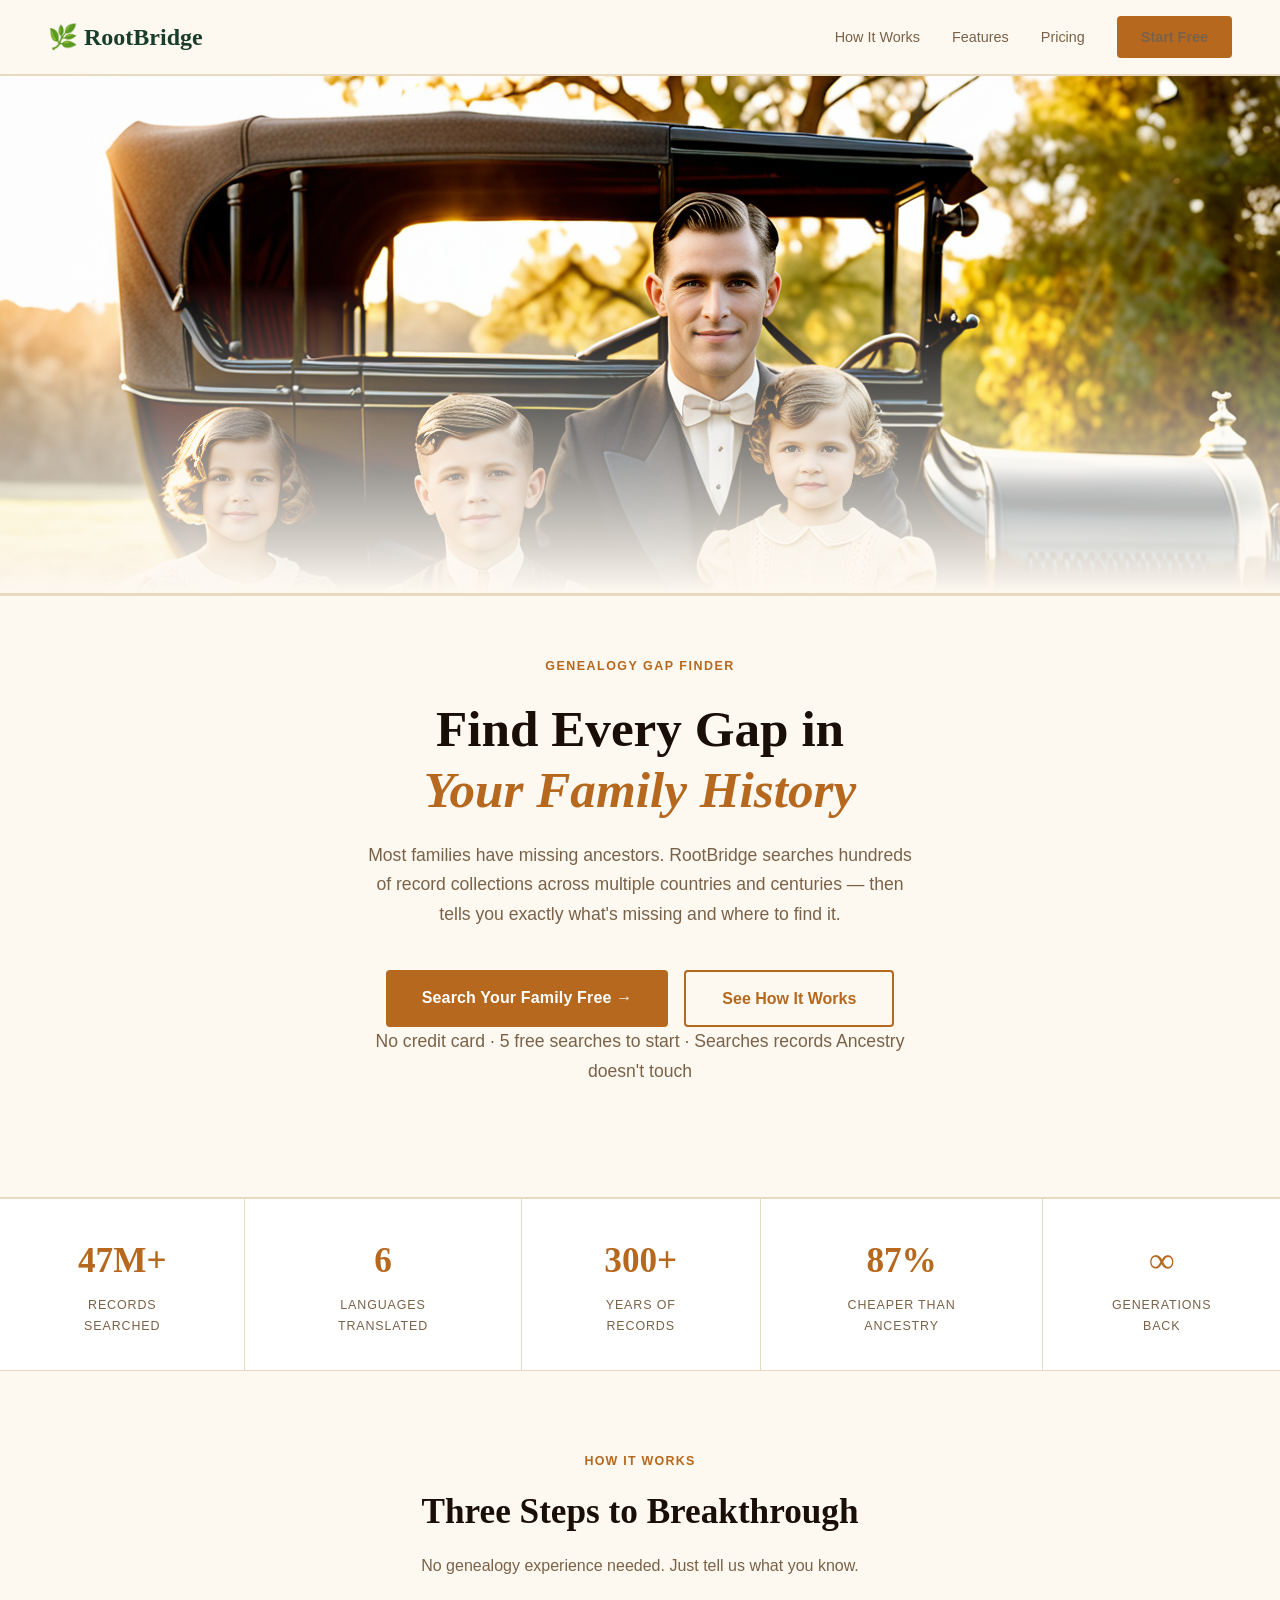
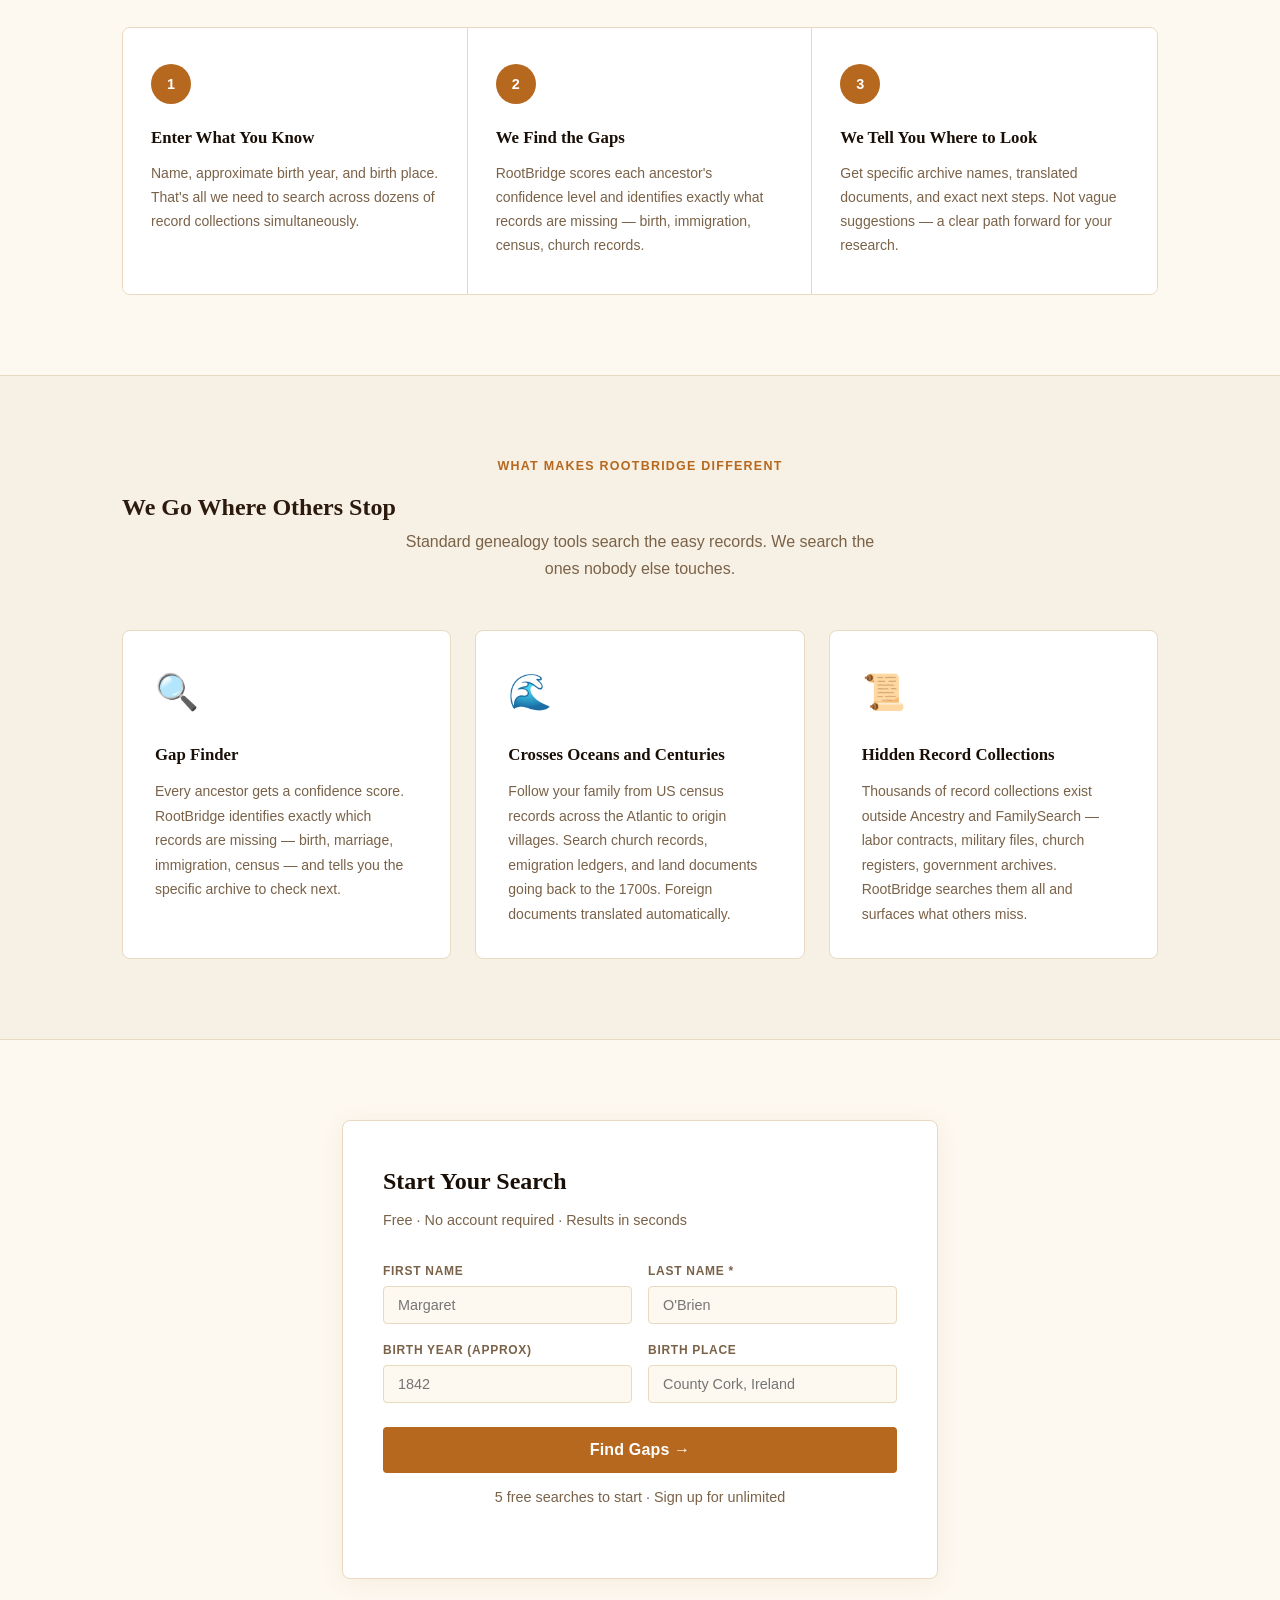
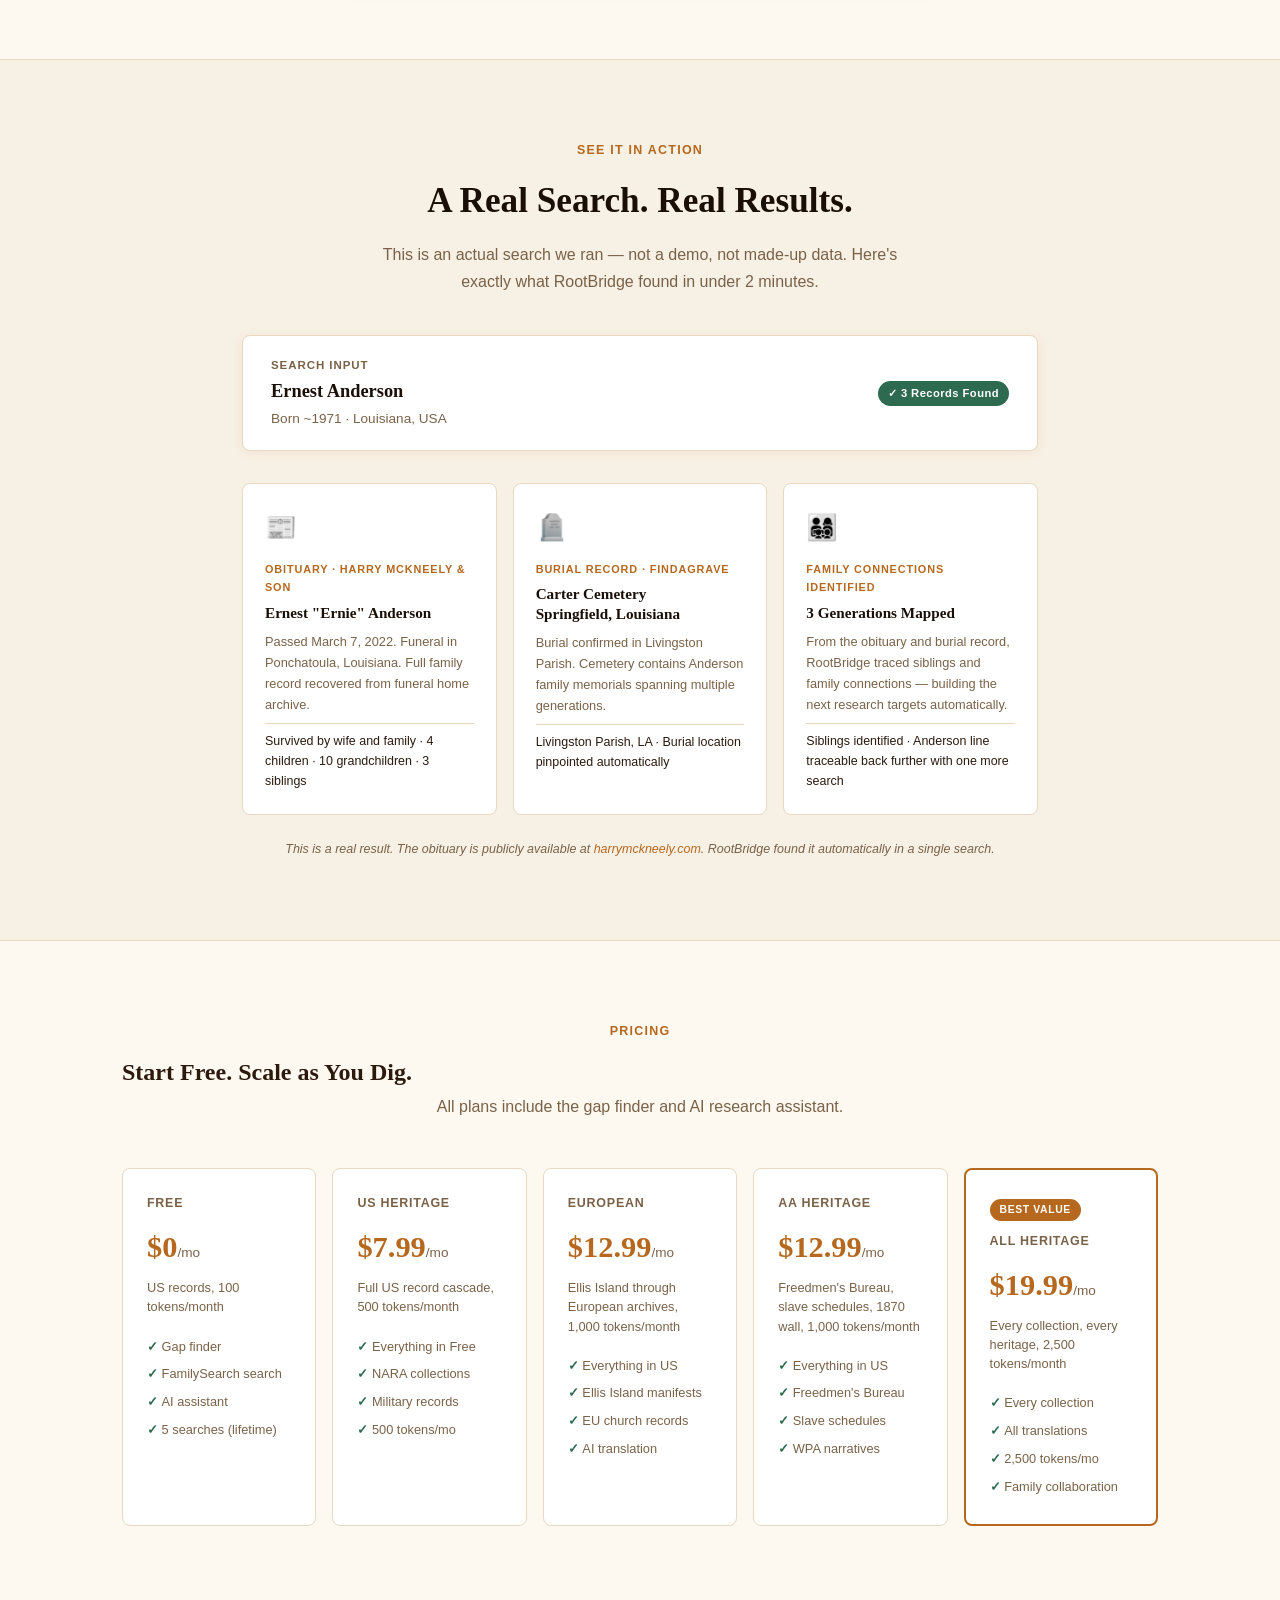
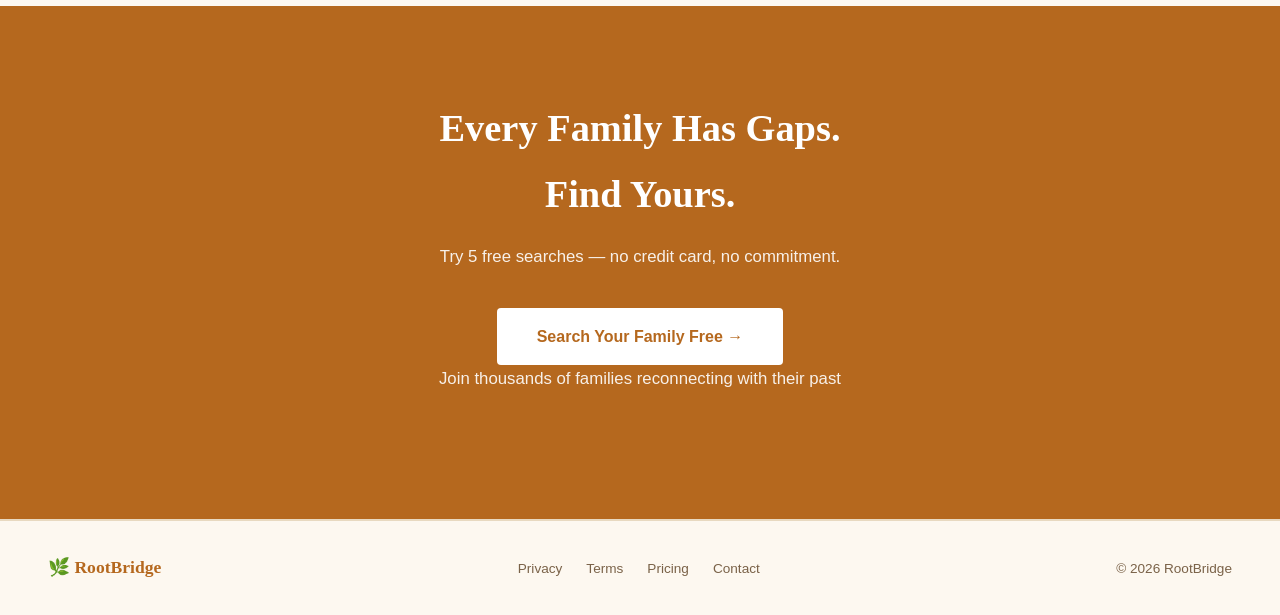
==== static/index.html @ f978074f "fix: replace SVG tree logo with 🌿 RootBridge across all pages Co-Authored-By: Claude Sonnet 4.6 <nor" ====
<!DOCTYPE html>
<html lang="en">
<head>
<meta charset="UTF-8">
<meta name="viewport" content="width=device-width, initial-scale=1.0">
<title>RootBridge — Option B: Warm Heritage</title>
<style>
*,*::before,*::after{box-sizing:border-box;margin:0;padding:0}
:root{
  --bg:#fdf8f0;
  --bg2:#f7f0e4;
  --surface:#fff;
  --card:#fffdf8;
  --border:#e8d9c0;
  --text:#2c1a0e;
  --muted:#7a6248;
  --amber:#b5681e;
  --amber-light:#d4832e;
  --amber-pale:#fef3e2;
  --green:#2d6a4f;
  --ink:#1a0f06;
}
body{background:var(--bg);color:var(--text);font-family:Georgia,'Times New Roman',serif;line-height:1.7;overflow-x:hidden}

/* NAV */
nav{display:flex;align-items:center;justify-content:space-between;padding:16px 48px;border-bottom:2px solid var(--border);position:sticky;top:0;background:rgba(253,248,240,.97);backdrop-filter:blur(8px);z-index:100}
.logo{display:flex;align-items:center;text-decoration:none}
.logo svg{flex-shrink:0}
.nav-links{display:flex;align-items:center;gap:32px}
.nav-links a{color:var(--muted);text-decoration:none;font-size:.9rem;font-family:'Segoe UI',sans-serif;transition:color .2s}
.nav-links a:hover{color:var(--amber)}
.btn-nav{background:var(--amber);color:#fff;padding:9px 24px;border-radius:4px;font-weight:600;font-size:.85rem;text-decoration:none;font-family:'Segoe UI',sans-serif;transition:background .2s}
.btn-nav:hover{background:var(--amber-light)}

/* HERO IMAGE */
.hero-image-wrap{position:relative;width:100%;max-height:520px;overflow:hidden;border-bottom:3px solid var(--border)}
.hero-image-wrap img{width:100%;max-height:520px;object-fit:cover;object-position:center top;display:block}
.hero-image-wrap::after{content:'';position:absolute;inset:0;background:linear-gradient(180deg,rgba(253,248,240,0) 40%,rgba(253,248,240,1) 100%)}

/* HERO */
.hero{text-align:center;padding:60px 20px 70px;background:var(--bg);border-bottom:1px solid var(--border);position:relative}
.hero-eyebrow{font-family:'Segoe UI',sans-serif;font-size:.78rem;font-weight:700;color:var(--amber);text-transform:uppercase;letter-spacing:.12em;margin-bottom:20px}
.hero h1{font-size:3.2rem;font-weight:700;line-height:1.2;margin-bottom:20px;max-width:700px;margin-left:auto;margin-right:auto;color:var(--ink)}
.hero h1 em{font-style:italic;color:var(--amber)}
.hero p{font-size:1.1rem;color:var(--muted);max-width:560px;margin:0 auto 40px;font-family:'Segoe UI',sans-serif;line-height:1.7}
.hero-btns{display:flex;gap:16px;justify-content:center;flex-wrap:wrap}
.btn-primary{background:var(--amber);color:#fff;padding:14px 36px;border-radius:4px;font-weight:700;font-size:1rem;text-decoration:none;border:none;cursor:pointer;font-family:'Segoe UI',sans-serif;transition:background .2s;letter-spacing:.01em}
.btn-primary:hover{background:var(--amber-light)}
.btn-ghost{background:transparent;color:var(--amber);border:2px solid var(--amber);padding:13px 36px;border-radius:4px;font-weight:600;font-size:1rem;text-decoration:none;font-family:'Segoe UI',sans-serif;transition:all .2s}
.btn-ghost:hover{background:var(--amber-pale)}
.hero-note{margin-top:16px;font-size:.82rem;color:var(--muted);font-family:'Segoe UI',sans-serif}

/* DIVIDER */
.divider{text-align:center;padding:8px;color:var(--border);font-size:1.4rem;letter-spacing:8px}

/* STATS */
.stats{display:flex;justify-content:center;gap:0;background:var(--surface);border-top:1px solid var(--border);border-bottom:1px solid var(--border)}
.stat{text-align:center;padding:32px 48px;border-right:1px solid var(--border)}
.stat:last-child{border-right:none}
.stat-num{font-size:2.2rem;font-weight:700;color:var(--amber);font-family:Georgia,serif}
.stat-label{font-size:.78rem;color:var(--muted);text-transform:uppercase;letter-spacing:.07em;font-family:'Segoe UI',sans-serif;margin-top:4px}

/* HOW IT WORKS */
.section{max-width:1100px;margin:0 auto;padding:80px 32px}
.section-eyebrow{font-family:'Segoe UI',sans-serif;font-size:.78rem;font-weight:700;color:var(--amber);text-transform:uppercase;letter-spacing:.1em;margin-bottom:10px;text-align:center}
.section h2{font-size:2.2rem;font-weight:700;margin-bottom:10px;text-align:center;color:var(--ink)}
.section-sub{color:var(--muted);font-size:1rem;margin-bottom:48px;max-width:500px;text-align:center;margin-left:auto;margin-right:auto;font-family:'Segoe UI',sans-serif}
.steps{display:grid;grid-template-columns:repeat(3,1fr);gap:0;border:1px solid var(--border);border-radius:8px;overflow:hidden}
.step{background:var(--surface);padding:36px 28px;border-right:1px solid var(--border)}
.step:last-child{border-right:none}
.step-num{width:40px;height:40px;background:var(--amber);color:#fff;border-radius:50%;display:flex;align-items:center;justify-content:center;font-weight:700;font-family:'Segoe UI',sans-serif;margin-bottom:20px;font-size:.9rem}
.step h3{font-size:1.05rem;font-weight:700;margin-bottom:10px;color:var(--ink)}
.step p{font-size:.875rem;color:var(--muted);font-family:'Segoe UI',sans-serif;line-height:1.7}

/* HERITAGE */
.heritage{background:var(--bg2);border-top:1px solid var(--border);border-bottom:1px solid var(--border);padding:80px 0}
.heritage-inner{max-width:1100px;margin:0 auto;padding:0 32px}
.heritage-grid{display:grid;grid-template-columns:repeat(3,1fr);gap:24px;margin-top:48px}
.h-card{background:var(--surface);border:1px solid var(--border);border-radius:8px;padding:32px;transition:box-shadow .2s,transform .2s}
.h-card:hover{box-shadow:0 8px 32px rgba(181,104,30,.12);transform:translateY(-3px)}
.h-icon{font-size:2.2rem;margin-bottom:18px}
.h-card h3{font-size:1.05rem;font-weight:700;margin-bottom:10px;color:var(--ink)}
.h-card p{font-size:.875rem;color:var(--muted);line-height:1.75;font-family:'Segoe UI',sans-serif}
.h-tag{display:inline-block;background:var(--amber-pale);color:var(--amber);font-size:.72rem;font-weight:700;padding:3px 10px;border-radius:99px;margin-top:14px;font-family:'Segoe UI',sans-serif;letter-spacing:.04em}

/* SEARCH BOX */
.search-section{max-width:660px;margin:0 auto;padding:80px 32px}
.search-box{background:var(--surface);border:1px solid var(--border);border-radius:8px;padding:40px;box-shadow:0 4px 24px rgba(181,104,30,.08)}
.search-box h2{font-size:1.5rem;font-weight:700;margin-bottom:6px;color:var(--ink)}
.search-box p{color:var(--muted);font-size:.9rem;margin-bottom:28px;font-family:'Segoe UI',sans-serif}
.form-row{display:grid;grid-template-columns:1fr 1fr;gap:16px;margin-bottom:16px}
label{font-size:.75rem;color:var(--muted);display:block;margin-bottom:5px;text-transform:uppercase;letter-spacing:.06em;font-family:'Segoe UI',sans-serif;font-weight:600}
input{width:100%;background:var(--bg);border:1px solid var(--border);border-radius:4px;padding:10px 14px;color:var(--text);font-size:.9rem;font-family:'Segoe UI',sans-serif;transition:border-color .2s}
input:focus{outline:none;border-color:var(--amber)}
.search-btn{width:100%;background:var(--amber);color:#fff;border:none;padding:14px;border-radius:4px;font-weight:700;font-size:1rem;cursor:pointer;margin-top:8px;font-family:'Segoe UI',sans-serif;transition:background .2s;letter-spacing:.01em}
.search-btn:hover{background:var(--amber-light)}
.search-note{text-align:center;font-size:.78rem;color:var(--muted);margin-top:12px;font-family:'Segoe UI',sans-serif}

/* TESTIMONIALS */
.testimonials{background:var(--bg2);border-top:1px solid var(--border);padding:80px 0}
.testimonials-inner{max-width:1100px;margin:0 auto;padding:0 32px}
.t-grid{display:grid;grid-template-columns:repeat(3,1fr);gap:20px;margin-top:48px}
.t-card{background:var(--surface);border:1px solid var(--border);border-radius:8px;padding:28px}
.t-quote{font-size:2rem;color:var(--amber);line-height:1;margin-bottom:12px;font-family:Georgia,serif}
.t-text{font-size:.9rem;color:var(--text);line-height:1.8;margin-bottom:20px;font-style:italic}
.t-line{width:32px;height:2px;background:var(--amber);margin-bottom:12px}
.t-author{font-size:.85rem;font-weight:700;color:var(--ink);font-family:'Segoe UI',sans-serif}
.t-origin{font-size:.78rem;color:var(--muted);font-family:'Segoe UI',sans-serif}

/* PRICING */
.pricing-section{padding:80px 0}
.pricing-inner{max-width:1100px;margin:0 auto;padding:0 32px}
.pricing-grid{display:grid;grid-template-columns:repeat(auto-fit,minmax(180px,1fr));gap:16px;margin-top:48px}
.p-card{background:var(--surface);border:1px solid var(--border);border-radius:8px;padding:24px;transition:box-shadow .2s}
.p-card:hover{box-shadow:0 4px 20px rgba(181,104,30,.1)}
.p-card.featured{border-color:var(--amber);border-width:2px}
.p-badge{display:inline-block;background:var(--amber);color:#fff;font-size:.65rem;font-weight:700;padding:2px 10px;border-radius:99px;margin-bottom:10px;font-family:'Segoe UI',sans-serif;letter-spacing:.06em}
.p-tier{font-size:.78rem;color:var(--muted);text-transform:uppercase;letter-spacing:.06em;margin-bottom:8px;font-family:'Segoe UI',sans-serif;font-weight:600}
.p-price{font-size:1.9rem;font-weight:700;color:var(--amber);margin-bottom:4px;font-family:Georgia,serif}
.p-price span{font-size:.85rem;color:var(--muted);font-weight:400;font-family:'Segoe UI',sans-serif}
.p-desc{font-size:.8rem;color:var(--muted);margin-bottom:16px;min-height:36px;font-family:'Segoe UI',sans-serif;line-height:1.5}
.p-features{list-style:none}
.p-features li{font-size:.8rem;color:var(--muted);padding:3px 0;font-family:'Segoe UI',sans-serif}
.p-features li::before{content:'✓ ';color:var(--green);font-weight:700}

/* CTA */
.cta-section{text-align:center;padding:90px 20px;background:var(--amber);color:#fff}
.cta-section h2{font-size:2.4rem;font-weight:700;margin-bottom:16px;font-family:Georgia,serif}
.cta-section p{font-size:1.05rem;max-width:500px;margin:0 auto 36px;opacity:.9;font-family:'Segoe UI',sans-serif}
.btn-cta{background:#fff;color:var(--amber);padding:15px 40px;border-radius:4px;font-weight:700;font-size:1rem;text-decoration:none;font-family:'Segoe UI',sans-serif;transition:opacity .2s;display:inline-block}
.btn-cta:hover{opacity:.9}
.cta-note{margin-top:14px;font-size:.82rem;opacity:.8;font-family:'Segoe UI',sans-serif}

/* FOOTER */
footer{border-top:2px solid var(--border);padding:32px 48px;display:flex;justify-content:space-between;align-items:center;color:var(--muted);font-size:.85rem;font-family:'Segoe UI',sans-serif;background:var(--bg)}
.footer-logo{color:var(--amber);font-weight:700;font-size:1.1rem;font-family:Georgia,serif}
.footer-links{display:flex;gap:24px}
.footer-links a{color:var(--muted);text-decoration:none}
.footer-links a:hover{color:var(--amber)}

@media(max-width:768px){
  .hero h1{font-size:2.2rem}
  .steps,.heritage-grid,.t-grid{grid-template-columns:1fr}
  .steps{border:none;gap:16px}
  .step{border:1px solid var(--border);border-radius:8px;border-right:1px solid var(--border)!important}
  .stats{flex-wrap:wrap}
  .stat{border-right:none;border-bottom:1px solid var(--border);padding:24px}
  nav{padding:16px 20px}
}
</style>
</head>
<body>

<nav>
  <a href="#" class="logo" style="font-size:1.5rem;font-weight:700;font-family:Georgia,serif;color:#1a3d2b;text-decoration:none">🌿 RootBridge</a>
  <div class="nav-links">
    <a href="#how">How It Works</a>
    <a href="#features">Features</a>
    <a href="/pricing">Pricing</a>
    <a href="/app" class="btn-nav">Start Free</a>
  </div>
</nav>

<div class="hero-image-wrap">
  <img src="/static/hero.jpg" alt="Family across generations — from past to present">
</div>

<section class="hero">
  <div class="hero-eyebrow">Genealogy Gap Finder</div>
  <h1>Find Every Gap in<br><em>Your Family History</em></h1>
  <p>Most families have missing ancestors. RootBridge searches hundreds of record collections across multiple countries and centuries — then tells you exactly what's missing and where to find it.</p>
  <div class="hero-btns">
    <a href="#search" class="btn-primary">Search Your Family Free →</a>
    <a href="#how" class="btn-ghost">See How It Works</a>
  </div>

  <p class="hero-note">No credit card · 5 free searches to start · Searches records Ancestry doesn't touch</p>
</section>

<div class="stats">
  <div class="stat"><div class="stat-num">47M+</div><div class="stat-label">Records Searched</div></div>
  <div class="stat"><div class="stat-num">6</div><div class="stat-label">Languages Translated</div></div>
  <div class="stat"><div class="stat-num">300+</div><div class="stat-label">Years of Records</div></div>
  <div class="stat"><div class="stat-num">87%</div><div class="stat-label">Cheaper Than Ancestry</div></div>
  <div class="stat"><div class="stat-num">∞</div><div class="stat-label">Generations Back</div></div>
</div>

<section class="section" id="how">
  <div class="section-eyebrow">How It Works</div>
  <h2>Three Steps to Breakthrough</h2>
  <p class="section-sub">No genealogy experience needed. Just tell us what you know.</p>
  <div class="steps">
    <div class="step">
      <div class="step-num">1</div>
      <h3>Enter What You Know</h3>
      <p>Name, approximate birth year, and birth place. That's all we need to search across dozens of record collections simultaneously.</p>
    </div>
    <div class="step">
      <div class="step-num">2</div>
      <h3>We Find the Gaps</h3>
      <p>RootBridge scores each ancestor's confidence level and identifies exactly what records are missing — birth, immigration, census, church records.</p>
    </div>
    <div class="step">
      <div class="step-num">3</div>
      <h3>We Tell You Where to Look</h3>
      <p>Get specific archive names, translated documents, and exact next steps. Not vague suggestions — a clear path forward for your research.</p>
    </div>
  </div>
</section>

<div class="heritage" id="features">
  <div class="heritage-inner">
    <div class="section-eyebrow">What Makes RootBridge Different</div>
    <h2>We Go Where Others Stop</h2>
    <p class="section-sub">Standard genealogy tools search the easy records. We search the ones nobody else touches.</p>
    <div class="heritage-grid">
      <div class="h-card">
        <div class="h-icon">🔍</div>
        <h3>Gap Finder</h3>
        <p>Every ancestor gets a confidence score. RootBridge identifies exactly which records are missing — birth, marriage, immigration, census — and tells you the specific archive to check next.</p>
      </div>
      <div class="h-card">
        <div class="h-icon">🌊</div>
        <h3>Crosses Oceans and Centuries</h3>
        <p>Follow your family from US census records across the Atlantic to origin villages. Search church records, emigration ledgers, and land documents going back to the 1700s. Foreign documents translated automatically.</p>
      </div>
      <div class="h-card">
        <div class="h-icon">📜</div>
        <h3>Hidden Record Collections</h3>
        <p>Thousands of record collections exist outside Ancestry and FamilySearch — labor contracts, military files, church registers, government archives. RootBridge searches them all and surfaces what others miss.</p>
      </div>
    </div>
  </div>
</div>

<section class="search-section" id="search">
  <div class="search-box">
    <h2>Start Your Search</h2>
    <p>Free · No account required · Results in seconds</p>
    <div class="form-row">
      <div><label>First Name</label><input id="firstName" type="text" placeholder="Margaret"></div>
      <div><label>Last Name *</label><input id="lastName" type="text" placeholder="O'Brien"></div>
    </div>
    <div class="form-row">
      <div><label>Birth Year (approx)</label><input id="birthYear" type="number" placeholder="1842"></div>
      <div><label>Birth Place</label><input id="birthPlace" type="text" placeholder="County Cork, Ireland"></div>
    </div>
    <button class="search-btn" onclick="guestSearch()">Find Gaps →</button>
    <p class="search-note">5 free searches to start · Sign up for unlimited</p>
  </div>
</section>

<style>
.demo-section{background:var(--bg2);border-top:1px solid var(--border);border-bottom:1px solid var(--border);padding:80px 0}
.demo-inner{max-width:860px;margin:0 auto;padding:0 32px}
.demo-search{background:var(--surface);border:1px solid var(--border);border-radius:8px;padding:20px 28px;display:flex;align-items:center;gap:16px;margin-bottom:32px;box-shadow:0 2px 12px rgba(181,104,30,.07)}
.demo-search-label{font-size:.72rem;font-weight:700;color:var(--muted);text-transform:uppercase;letter-spacing:.08em;font-family:'Segoe UI',sans-serif;white-space:nowrap}
.demo-search-name{font-size:1.15rem;font-weight:700;color:var(--ink);font-family:Georgia,serif}
.demo-search-meta{font-size:.85rem;color:var(--muted);font-family:'Segoe UI',sans-serif}
.demo-badge{background:var(--green);color:#fff;font-size:.7rem;font-weight:700;padding:3px 10px;border-radius:99px;font-family:'Segoe UI',sans-serif;letter-spacing:.04em;white-space:nowrap;margin-left:auto}
.demo-results{display:grid;grid-template-columns:1fr 1fr 1fr;gap:16px;margin-bottom:24px}
.demo-card{background:var(--surface);border:1px solid var(--border);border-radius:8px;padding:22px}
.demo-card-icon{font-size:1.6rem;margin-bottom:10px}
.demo-card-source{font-size:.68rem;font-weight:700;color:var(--amber);text-transform:uppercase;letter-spacing:.08em;font-family:'Segoe UI',sans-serif;margin-bottom:6px}
.demo-card h4{font-size:.95rem;font-weight:700;color:var(--ink);margin-bottom:8px;line-height:1.3}
.demo-card p{font-size:.8rem;color:var(--muted);line-height:1.65;font-family:'Segoe UI',sans-serif}
.demo-card .demo-detail{font-size:.78rem;color:var(--text);font-family:'Segoe UI',sans-serif;margin-top:8px;padding-top:8px;border-top:1px solid var(--border);line-height:1.6}
.demo-note{text-align:center;font-size:.78rem;color:var(--muted);font-family:'Segoe UI',sans-serif;font-style:italic}
.demo-note a{color:var(--amber);text-decoration:none}
.demo-note a:hover{text-decoration:underline}
@media(max-width:768px){.demo-results{grid-template-columns:1fr}.demo-search{flex-wrap:wrap}}
</style>

<div class="demo-section">
  <div class="demo-inner">
    <div class="section-eyebrow">See It In Action</div>
    <h2 style="font-size:2.2rem;font-weight:700;margin-bottom:10px;text-align:center;color:var(--ink)">A Real Search. Real Results.</h2>
    <p style="color:var(--muted);font-size:1rem;margin-bottom:40px;text-align:center;font-family:'Segoe UI',sans-serif;max-width:520px;margin-left:auto;margin-right:auto">This is an actual search we ran — not a demo, not made-up data. Here's exactly what RootBridge found in under 2 minutes.</p>

    <div class="demo-search">
      <div>
        <div class="demo-search-label">Search Input</div>
        <div class="demo-search-name">Ernest Anderson</div>
        <div class="demo-search-meta">Born ~1971 · Louisiana, USA</div>
      </div>
      <div class="demo-badge">✓ 3 Records Found</div>
    </div>

    <div class="demo-results">
      <div class="demo-card">
        <div class="demo-card-icon">📰</div>
        <div class="demo-card-source">Obituary · Harry McKneely &amp; Son</div>
        <h4>Ernest "Ernie" Anderson</h4>
        <p>Passed March 7, 2022. Funeral in Ponchatoula, Louisiana. Full family record recovered from funeral home archive.</p>
        <div class="demo-detail">
          Survived by wife and family · 4 children · 10 grandchildren · 3 siblings
        </div>
      </div>
      <div class="demo-card">
        <div class="demo-card-icon">🪦</div>
        <div class="demo-card-source">Burial Record · FindAGrave</div>
        <h4>Carter Cemetery<br>Springfield, Louisiana</h4>
        <p>Burial confirmed in Livingston Parish. Cemetery contains Anderson family memorials spanning multiple generations.</p>
        <div class="demo-detail">
          Livingston Parish, LA · Burial location pinpointed automatically
        </div>
      </div>
      <div class="demo-card">
        <div class="demo-card-icon">👨‍👩‍👧‍👦</div>
        <div class="demo-card-source">Family Connections Identified</div>
        <h4>3 Generations Mapped</h4>
        <p>From the obituary and burial record, RootBridge traced siblings and family connections — building the next research targets automatically.</p>
        <div class="demo-detail">
          Siblings identified · Anderson line traceable back further with one more search
        </div>
      </div>
    </div>

    <p class="demo-note">This is a real result. The obituary is publicly available at <a href="https://www.harrymckneely.com/obituaries/ernie-anderson" target="_blank" rel="noopener">harrymckneely.com</a>. RootBridge found it automatically in a single search.</p>
  </div>
</div>

<section class="pricing-section">
  <div class="pricing-inner">
    <div class="section-eyebrow">Pricing</div>
    <h2>Start Free. Scale as You Dig.</h2>
    <p class="section-sub">All plans include the gap finder and AI research assistant.</p>
    <div class="pricing-grid">
      <div class="p-card">
        <div class="p-tier">Free</div>
        <div class="p-price">$0<span>/mo</span></div>
        <div class="p-desc">US records, 100 tokens/month</div>
        <ul class="p-features">
          <li>Gap finder</li>
          <li>FamilySearch search</li>
          <li>AI assistant</li>
          <li>5 searches (lifetime)</li>
        </ul>
      </div>
      <div class="p-card">
        <div class="p-tier">US Heritage</div>
        <div class="p-price">$7.99<span>/mo</span></div>
        <div class="p-desc">Full US record cascade, 500 tokens/month</div>
        <ul class="p-features">
          <li>Everything in Free</li>
          <li>NARA collections</li>
          <li>Military records</li>
          <li>500 tokens/mo</li>
        </ul>
      </div>
      <div class="p-card">
        <div class="p-tier">European</div>
        <div class="p-price">$12.99<span>/mo</span></div>
        <div class="p-desc">Ellis Island through European archives, 1,000 tokens/month</div>
        <ul class="p-features">
          <li>Everything in US</li>
          <li>Ellis Island manifests</li>
          <li>EU church records</li>
          <li>AI translation</li>
        </ul>
      </div>
      <div class="p-card">
        <div class="p-tier">AA Heritage</div>
        <div class="p-price">$12.99<span>/mo</span></div>
        <div class="p-desc">Freedmen's Bureau, slave schedules, 1870 wall, 1,000 tokens/month</div>
        <ul class="p-features">
          <li>Everything in US</li>
          <li>Freedmen's Bureau</li>
          <li>Slave schedules</li>
          <li>WPA narratives</li>
        </ul>
      </div>
      <div class="p-card featured">
        <div class="p-badge">BEST VALUE</div>
        <div class="p-tier">All Heritage</div>
        <div class="p-price">$19.99<span>/mo</span></div>
        <div class="p-desc">Every collection, every heritage, 2,500 tokens/month</div>
        <ul class="p-features">
          <li>Every collection</li>
          <li>All translations</li>
          <li>2,500 tokens/mo</li>
          <li>Family collaboration</li>
        </ul>
      </div>
    </div>
  </div>
</section>

<section class="cta-section">
  <h2>Every Family Has Gaps.<br>Find Yours.</h2>
  <p>Try 5 free searches — no credit card, no commitment.</p>
  <a href="#search" class="btn-cta">Search Your Family Free →</a>
  <p class="cta-note">Join thousands of families reconnecting with their past</p>
</section>

<script>
function guestSearch() {
  const last = document.getElementById('lastName').value.trim();
  if (!last) { alert('Last name is required to search.'); return; }
  const params = new URLSearchParams({
    first: document.getElementById('firstName').value.trim(),
    last,
    birth_year: document.getElementById('birthYear').value.trim(),
    birth_place: document.getElementById('birthPlace').value.trim(),
  });
  window.location.href = '/app?' + params.toString();
}

// capture ?ref= for referral tracking
(function() {
  const ref = new URLSearchParams(window.location.search).get('ref');
  if (ref) sessionStorage.setItem('ref', ref);
})();
</script>

<footer>
  <div class="footer-logo">🌿 RootBridge</div>
  <div class="footer-links">
    <a href="/privacy">Privacy</a>
    <a href="/terms">Terms</a>
    <a href="/pricing">Pricing</a>
    <a href="mailto:support@rootbridge.app">Contact</a>
  </div>
  <div>© 2026 RootBridge</div>
</footer>

</body>
</html>
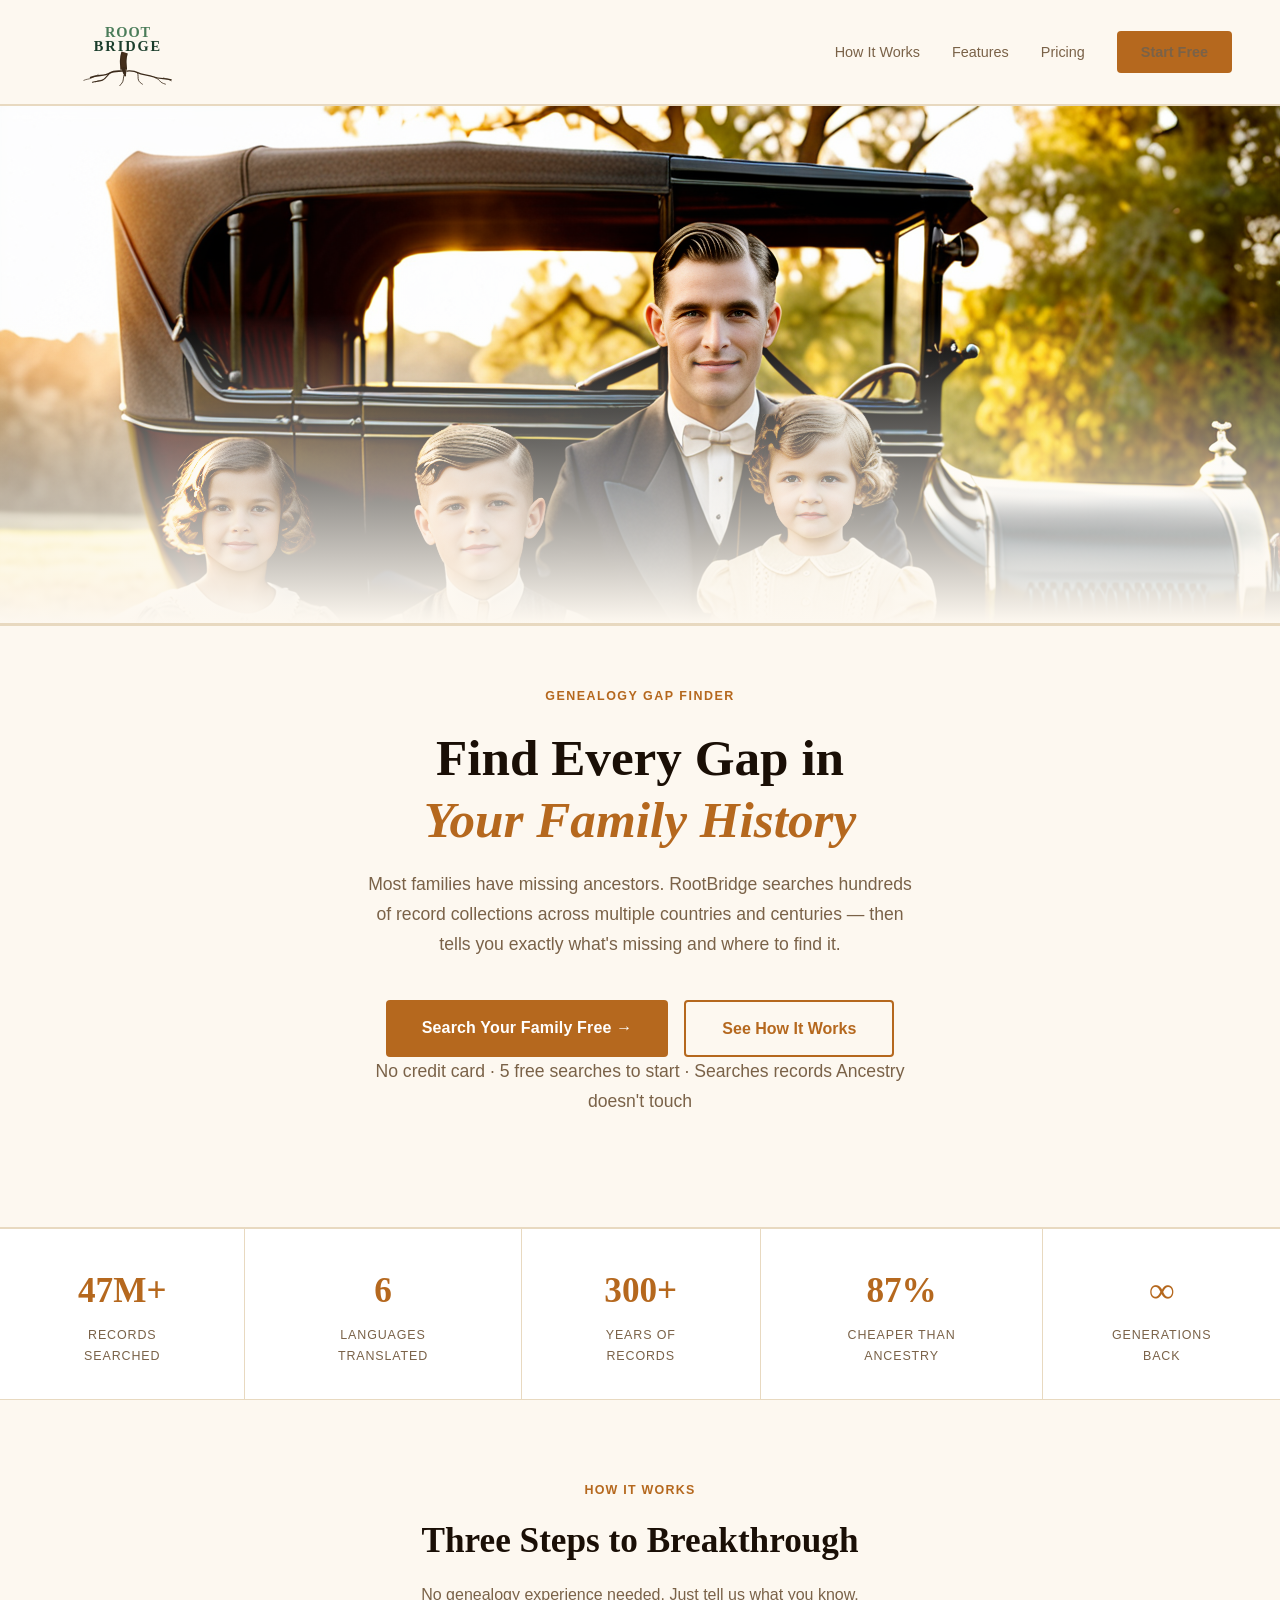
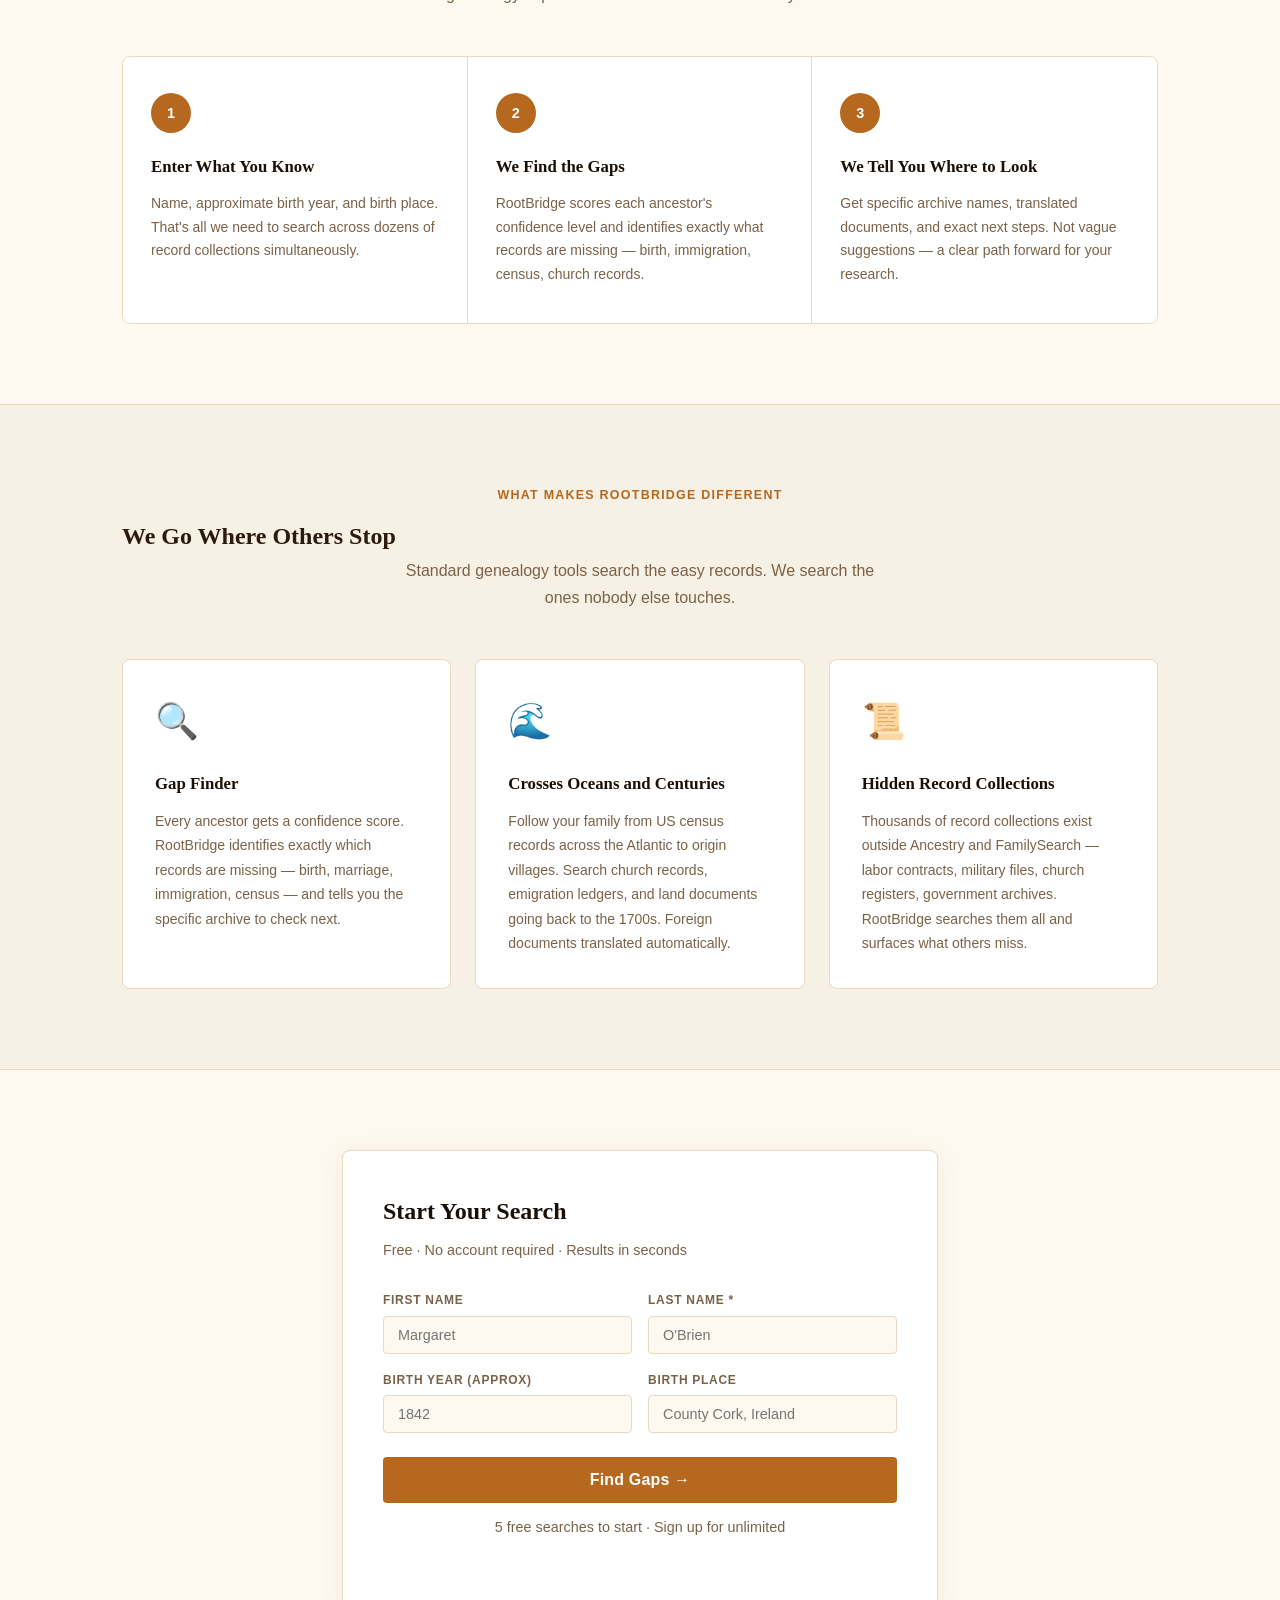
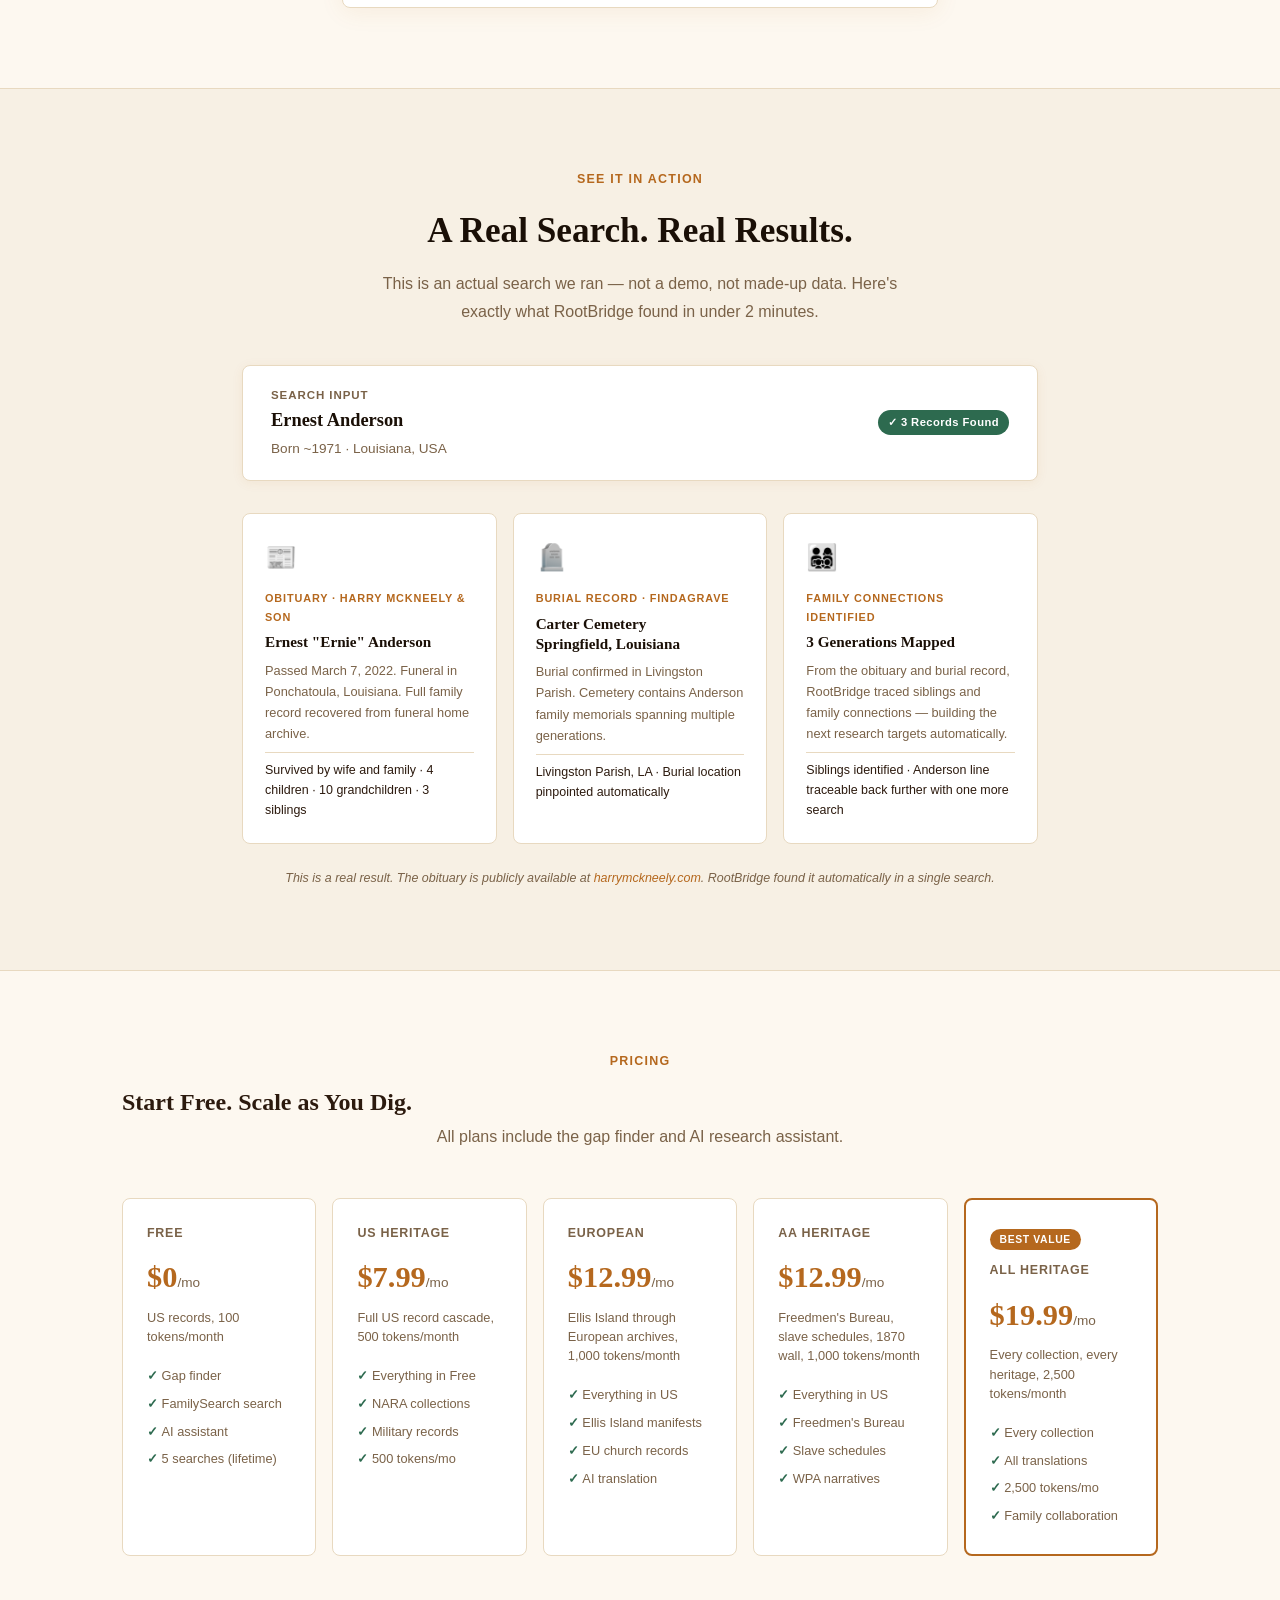
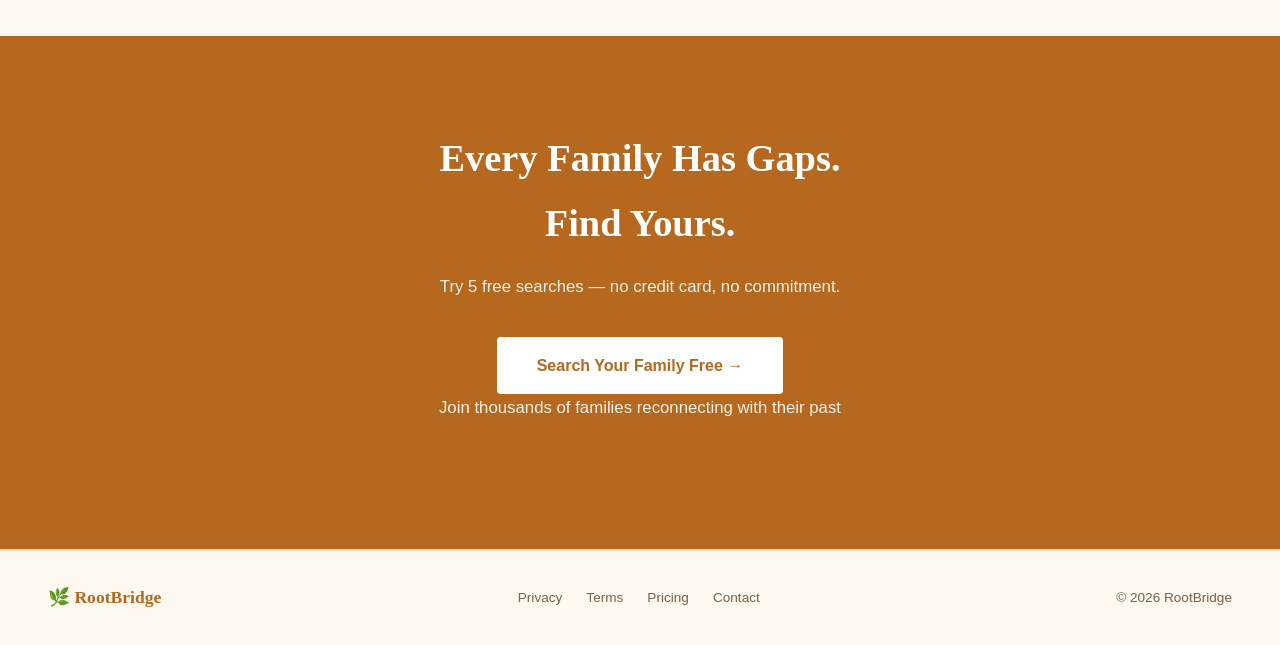
==== commit 496cdbdf: "fix: restore SVG tree logo on landing page, add it to app header Co-Authored-By: Claude Sonnet 4.6 <" ====
--- a/static/index.html
+++ b/static/index.html
@@ -152,7 +152,26 @@
 <body>
 
 <nav>
-  <a href="#" class="logo" style="font-size:1.5rem;font-weight:700;font-family:Georgia,serif;color:#1a3d2b;text-decoration:none">🌿 RootBridge</a>
+  <a href="#" class="logo">
+    <svg width="160" height="72" viewBox="0 0 280 150" xmlns="http://www.w3.org/2000/svg">
+      <text x="140" y="44" text-anchor="middle" font-family="Georgia,serif" font-size="30" font-weight="700" fill="#4a7c59" letter-spacing="2">ROOT</text>
+      <text x="140" y="72" text-anchor="middle" font-family="Georgia,serif" font-size="30" font-weight="700" fill="#1a3d2b" letter-spacing="4">BRIDGE</text>
+      <line x1="80" y1="52" x2="200" y2="52" stroke="#4a7c59" stroke-width=".6" opacity=".3"/>
+      <path d="M133,76 C131,82 130,88 130,94 C130,100 131,106 131,112" stroke="#3b2a1a" stroke-width="14" fill="none" stroke-linecap="butt"/>
+      <path d="M133,76 C131,82 130,88 130,94 C130,100 131,106 131,112" stroke="#5a3a22" stroke-width="9" fill="none" stroke-linecap="butt" opacity=".35"/>
+      <path d="M131,110 C131,113 132,116 133,118" stroke="#3b2a1a" stroke-width="7" fill="none" stroke-linecap="round"/>
+      <path d="M133,118 C133,120 134,122 134,124" stroke="#3b2a1a" stroke-width="4" fill="none" stroke-linecap="round"/>
+      <path d="M131,114 C122,116 112,113 102,119 C90,126 78,122 62,128" stroke="#3b2a1a" stroke-width="3.2" fill="none" stroke-linecap="round"/>
+      <path d="M102,119 C97,124 94,129 88,133 C82,137 74,135 66,138" stroke="#3b2a1a" stroke-width="2.2" fill="none" stroke-linecap="round"/>
+      <path d="M88,133 C83,135 78,134 73,137" stroke="#3b2a1a" stroke-width="1.5" fill="none" stroke-linecap="round"/>
+      <path d="M78,122 C74,126 70,125 64,129 C59,132 54,131 48,134" stroke="#3b2a1a" stroke-width="1.4" fill="none" stroke-linecap="round"/>
+      <path d="M132,114 C140,116 150,112 160,118 C170,124 180,121 194,127 C206,132 218,129 230,133" stroke="#3b2a1a" stroke-width="2.6" fill="none" stroke-linecap="round"/>
+      <path d="M160,118 C162,124 160,129 162,134 C164,138 167,140 170,142" stroke="#3b2a1a" stroke-width="1.8" fill="none" stroke-linecap="round"/>
+      <path d="M194,127 C198,131 202,129 206,135 C209,139 212,140 218,142" stroke="#3b2a1a" stroke-width="1.6" fill="none" stroke-linecap="round"/>
+      <path d="M214,129 C220,132 224,131 230,135" stroke="#3b2a1a" stroke-width="1.2" fill="none" stroke-linecap="round"/>
+      <path d="M132,122 C130,127 131,132 129,137 C127,141 125,142 123,145" stroke="#3b2a1a" stroke-width="1.8" fill="none" stroke-linecap="round"/>
+    </svg>
+  </a>
   <div class="nav-links">
     <a href="#how">How It Works</a>
     <a href="#features">Features</a>
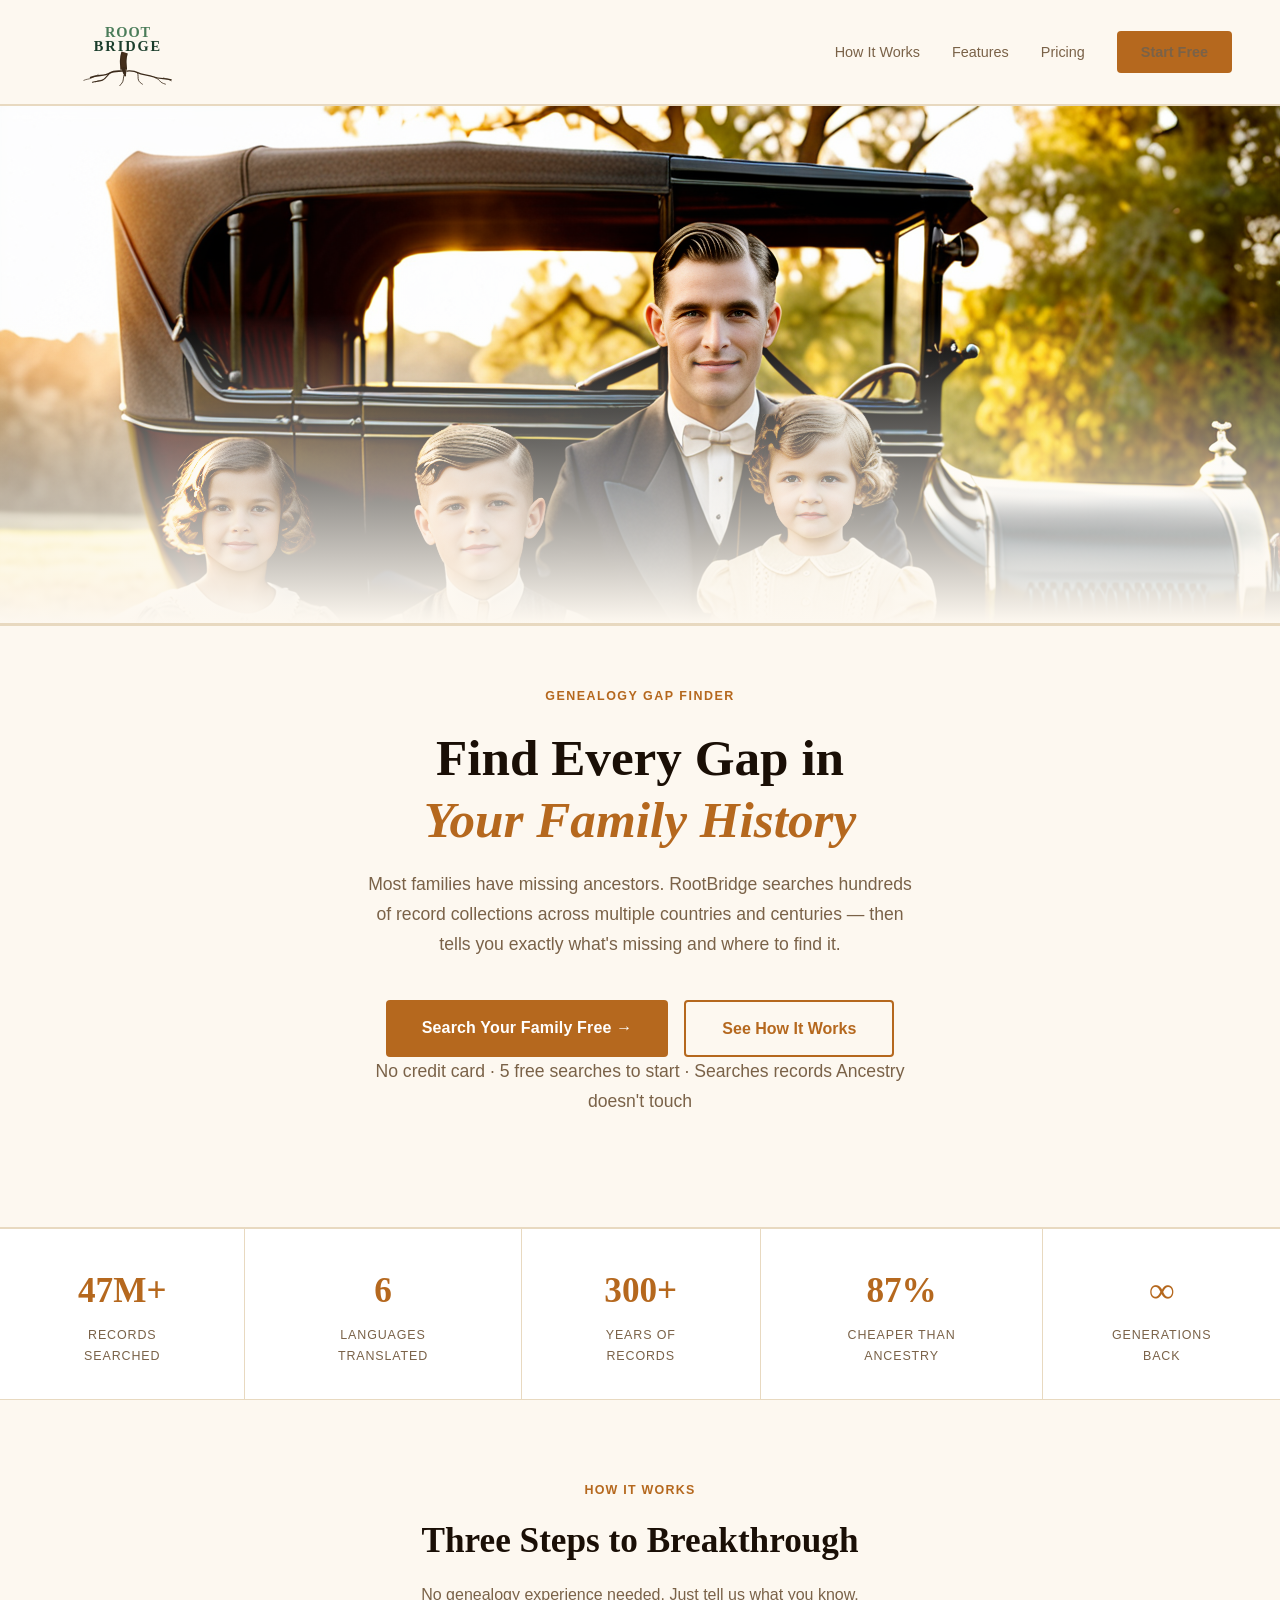
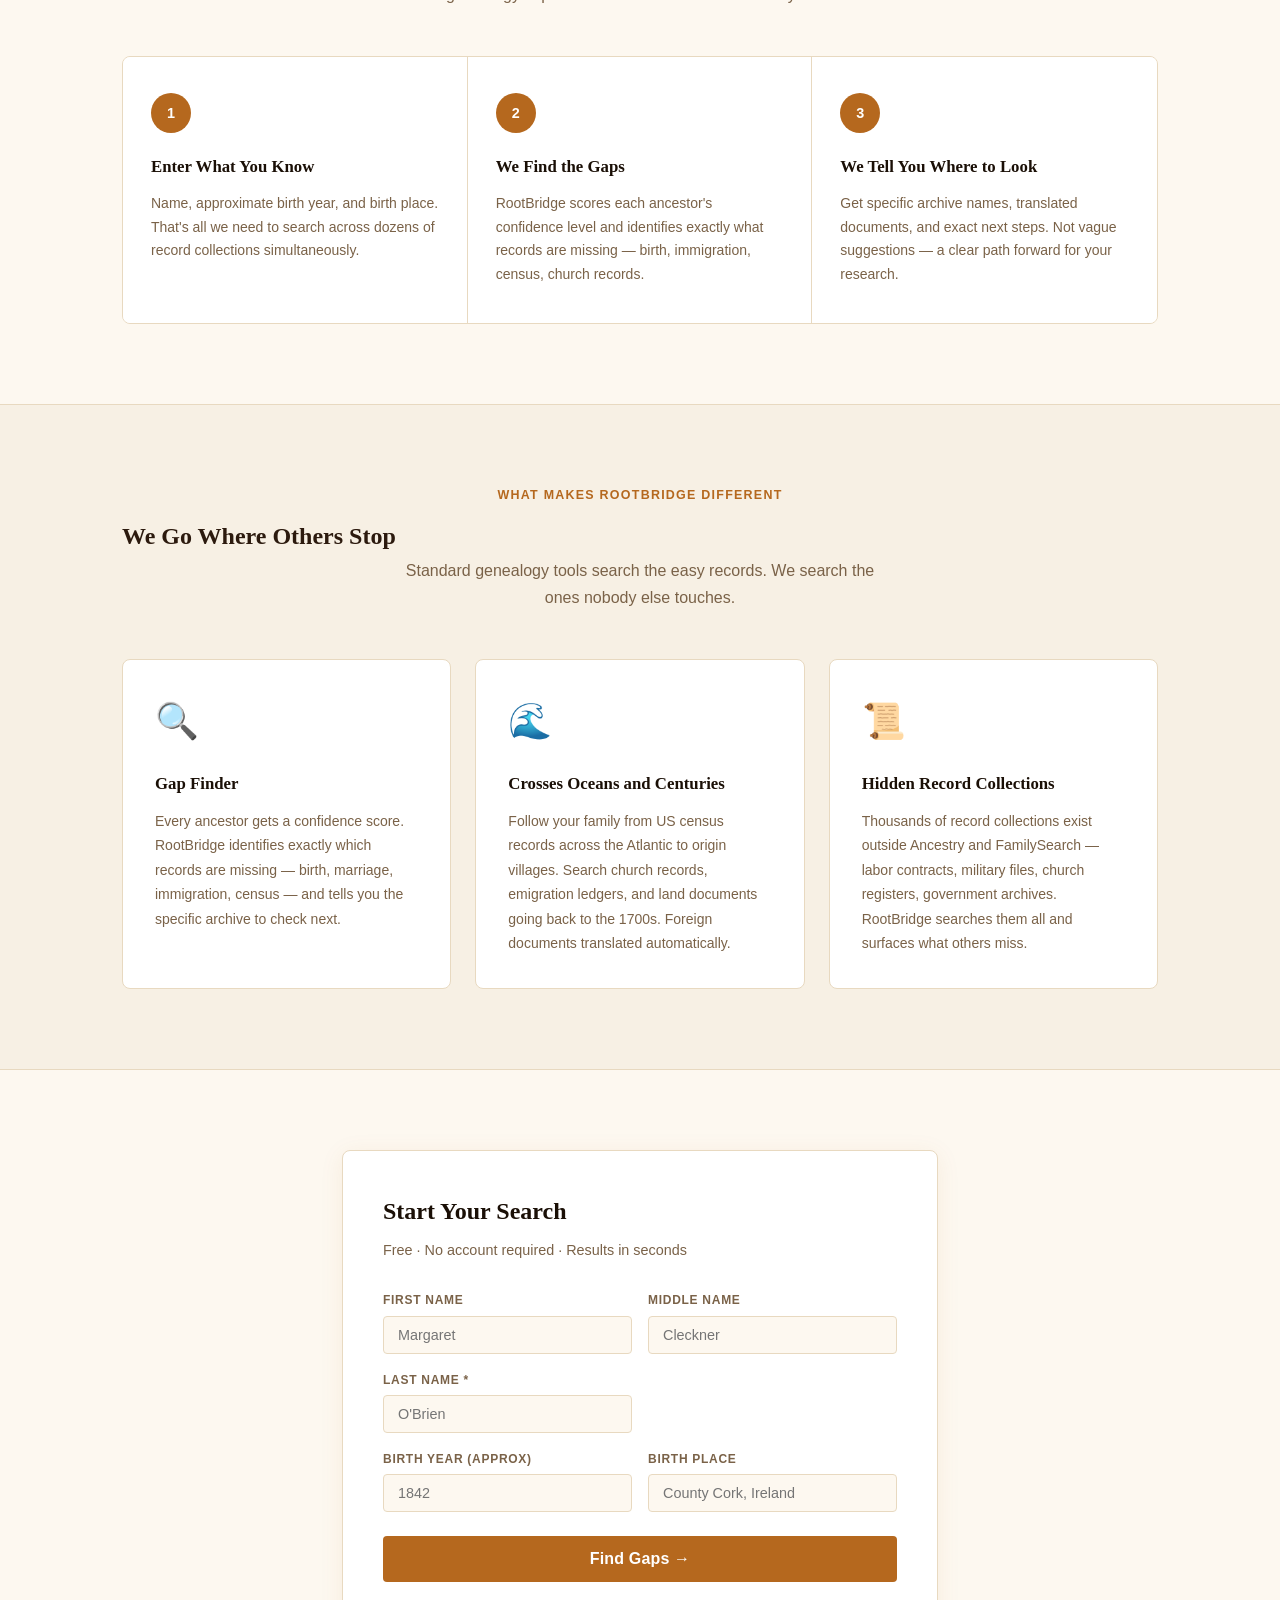
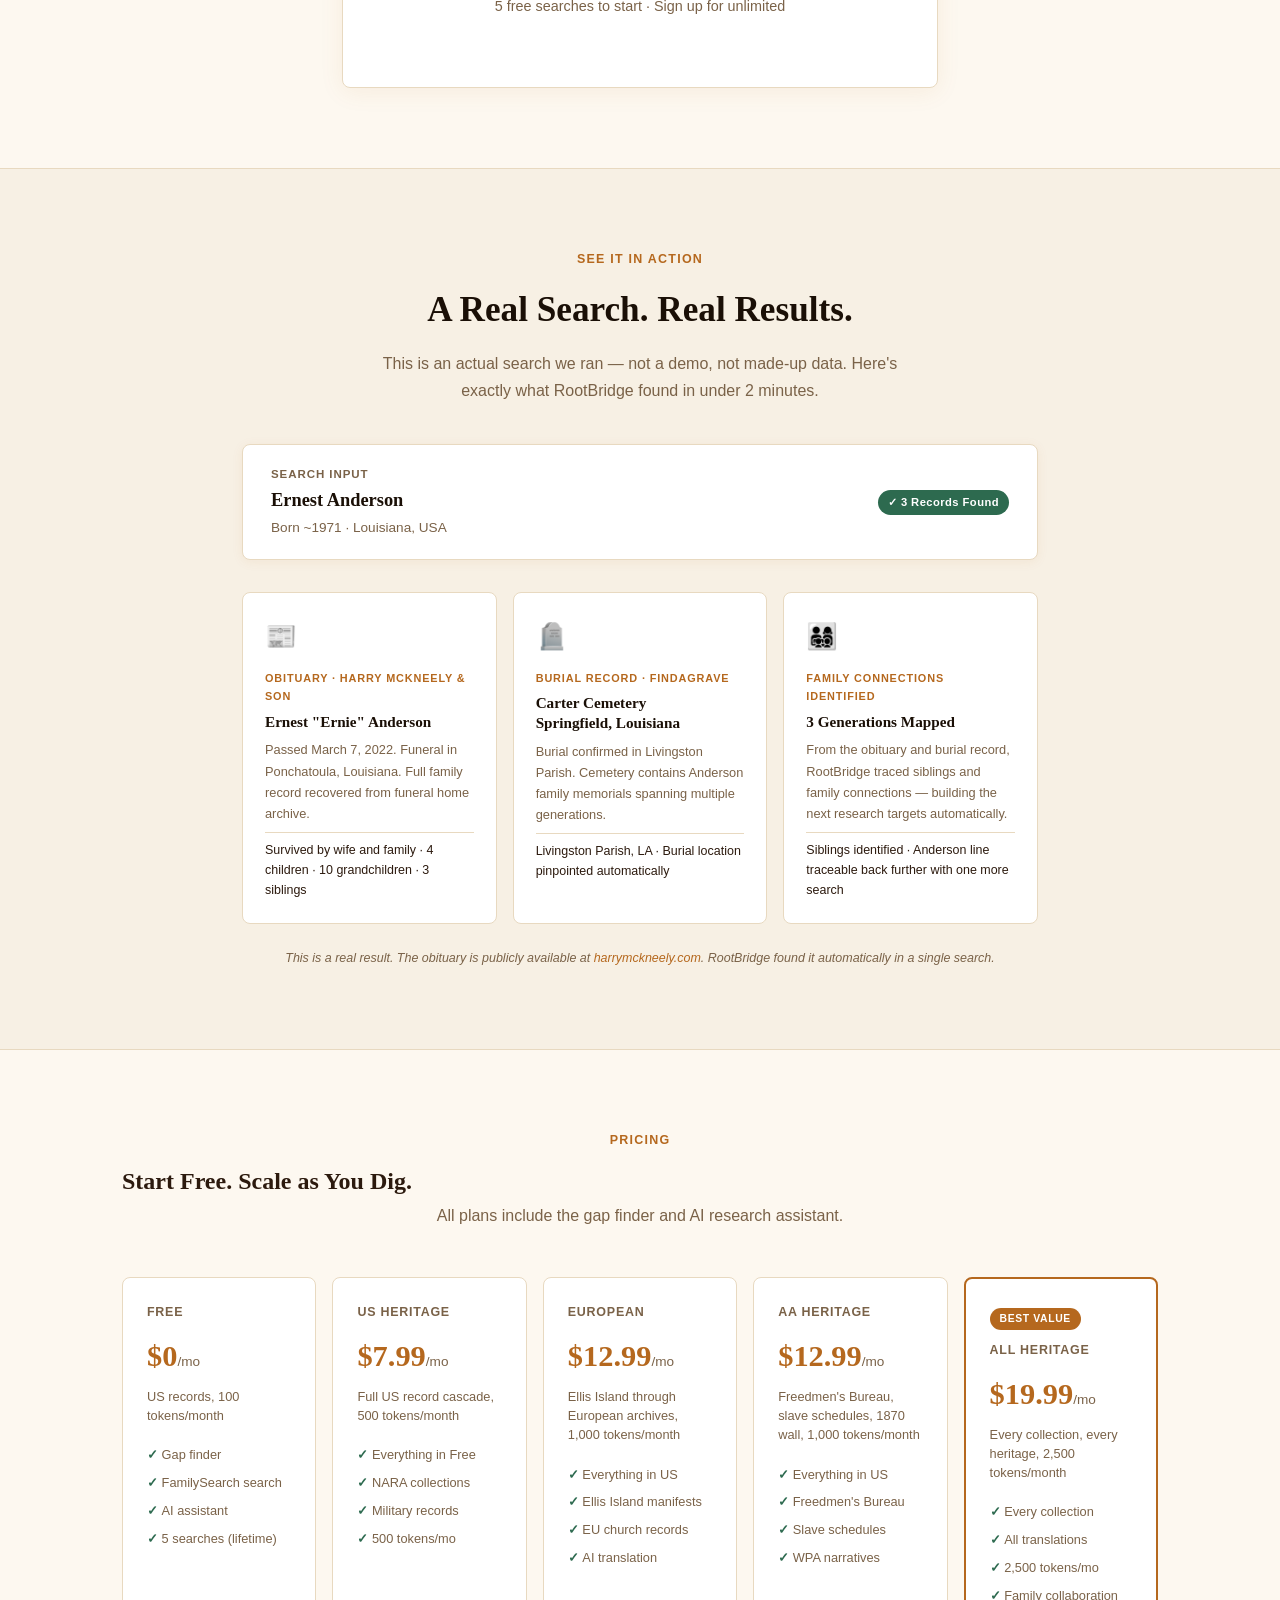
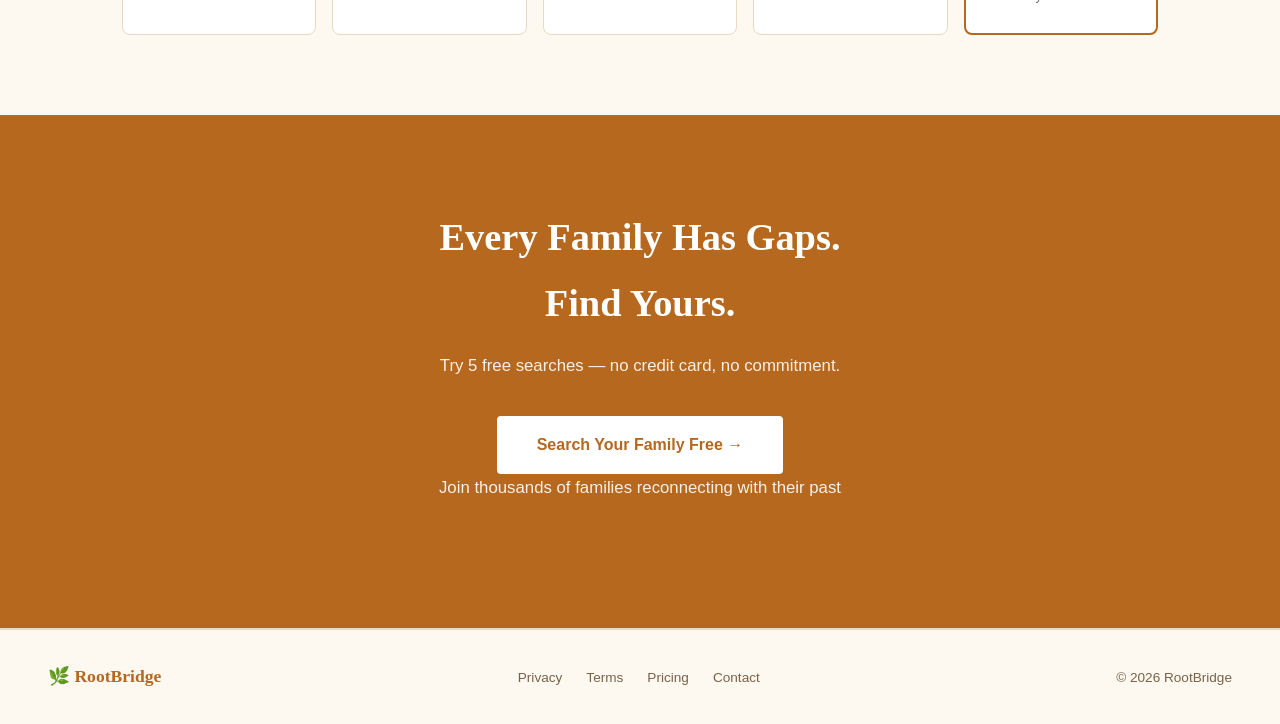
==== commit 971757af: "feat: add middle name field to search forms Add parent form, landing page search, and saveAddParent " ====
--- a/static/index.html
+++ b/static/index.html
@@ -258,6 +258,7 @@
     <p>Free · No account required · Results in seconds</p>
     <div class="form-row">
       <div><label>First Name</label><input id="firstName" type="text" placeholder="Margaret"></div>
+      <div><label>Middle Name</label><input id="middleName" type="text" placeholder="Cleckner"></div>
       <div><label>Last Name *</label><input id="lastName" type="text" placeholder="O'Brien"></div>
     </div>
     <div class="form-row">
@@ -418,6 +419,7 @@
   if (!last) { alert('Last name is required to search.'); return; }
   const params = new URLSearchParams({
     first: document.getElementById('firstName').value.trim(),
+    middle: document.getElementById('middleName').value.trim(),
     last,
     birth_year: document.getElementById('birthYear').value.trim(),
     birth_place: document.getElementById('birthPlace').value.trim(),
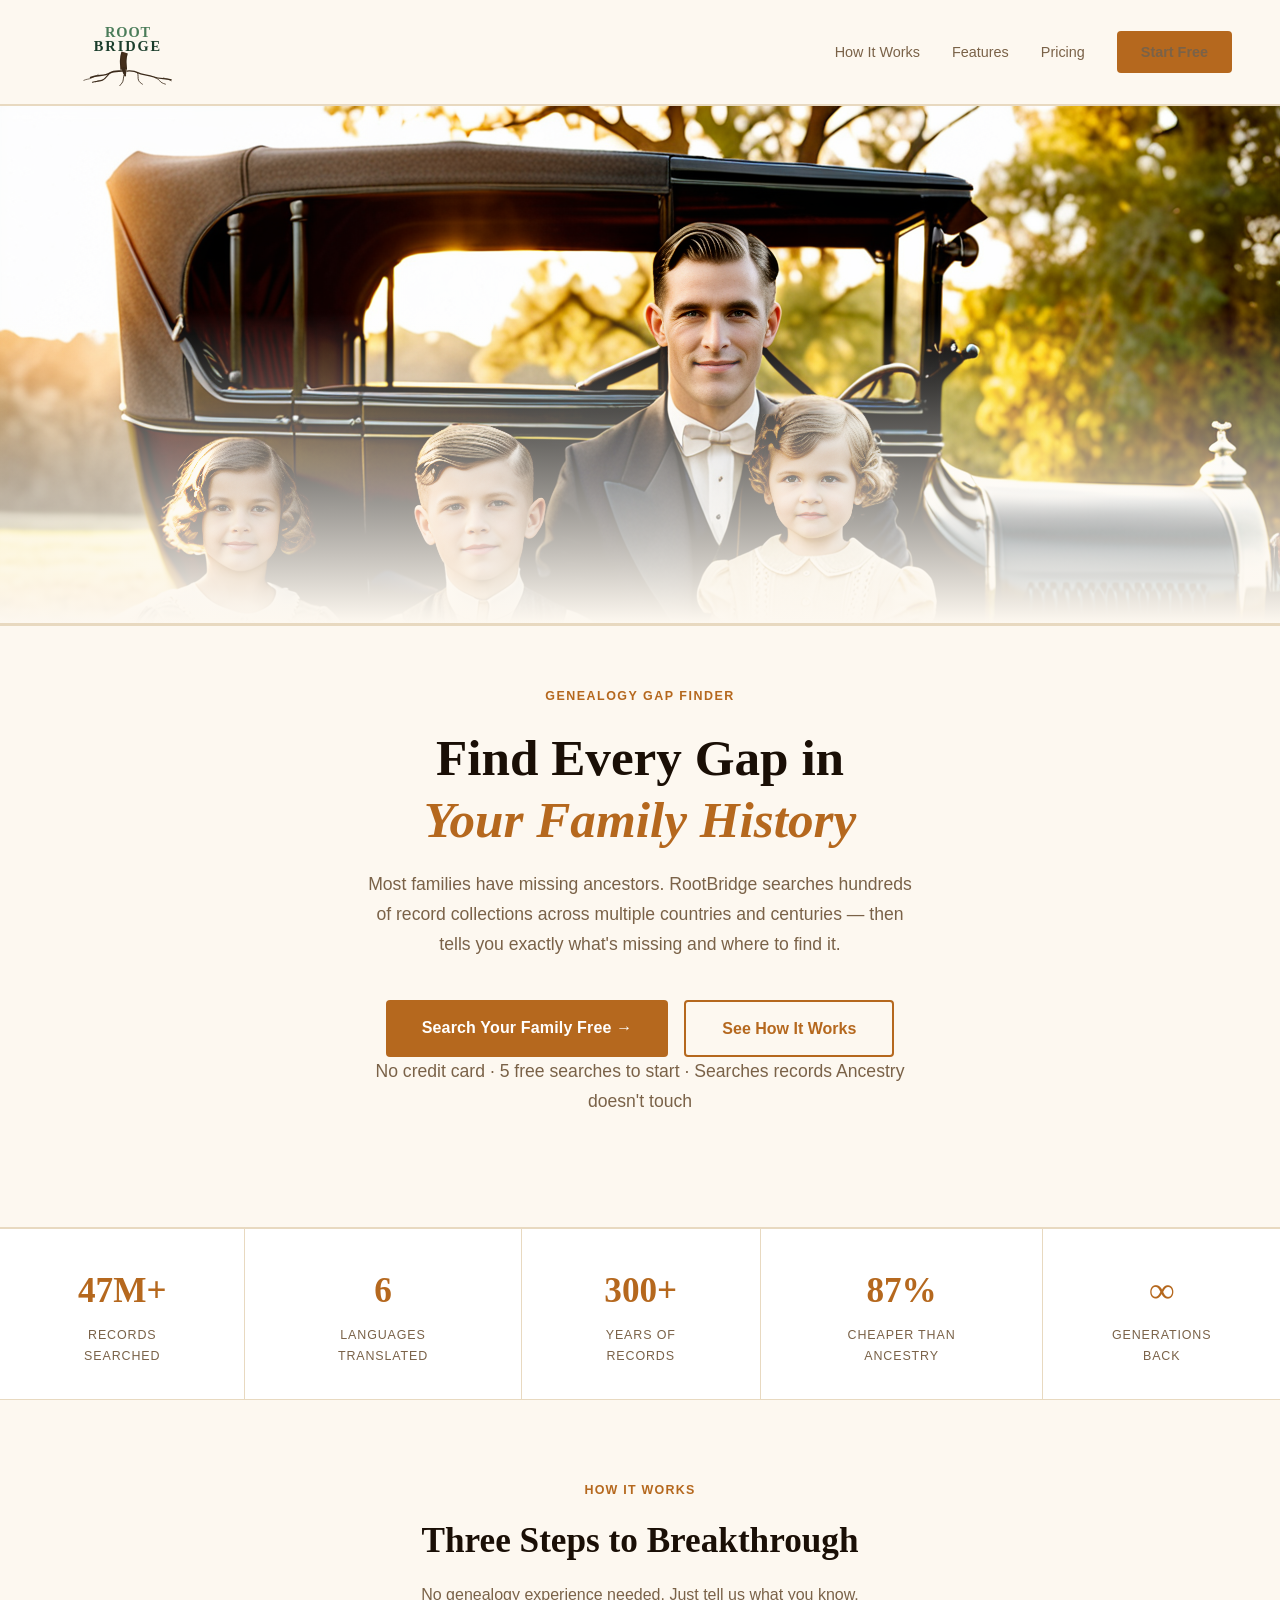
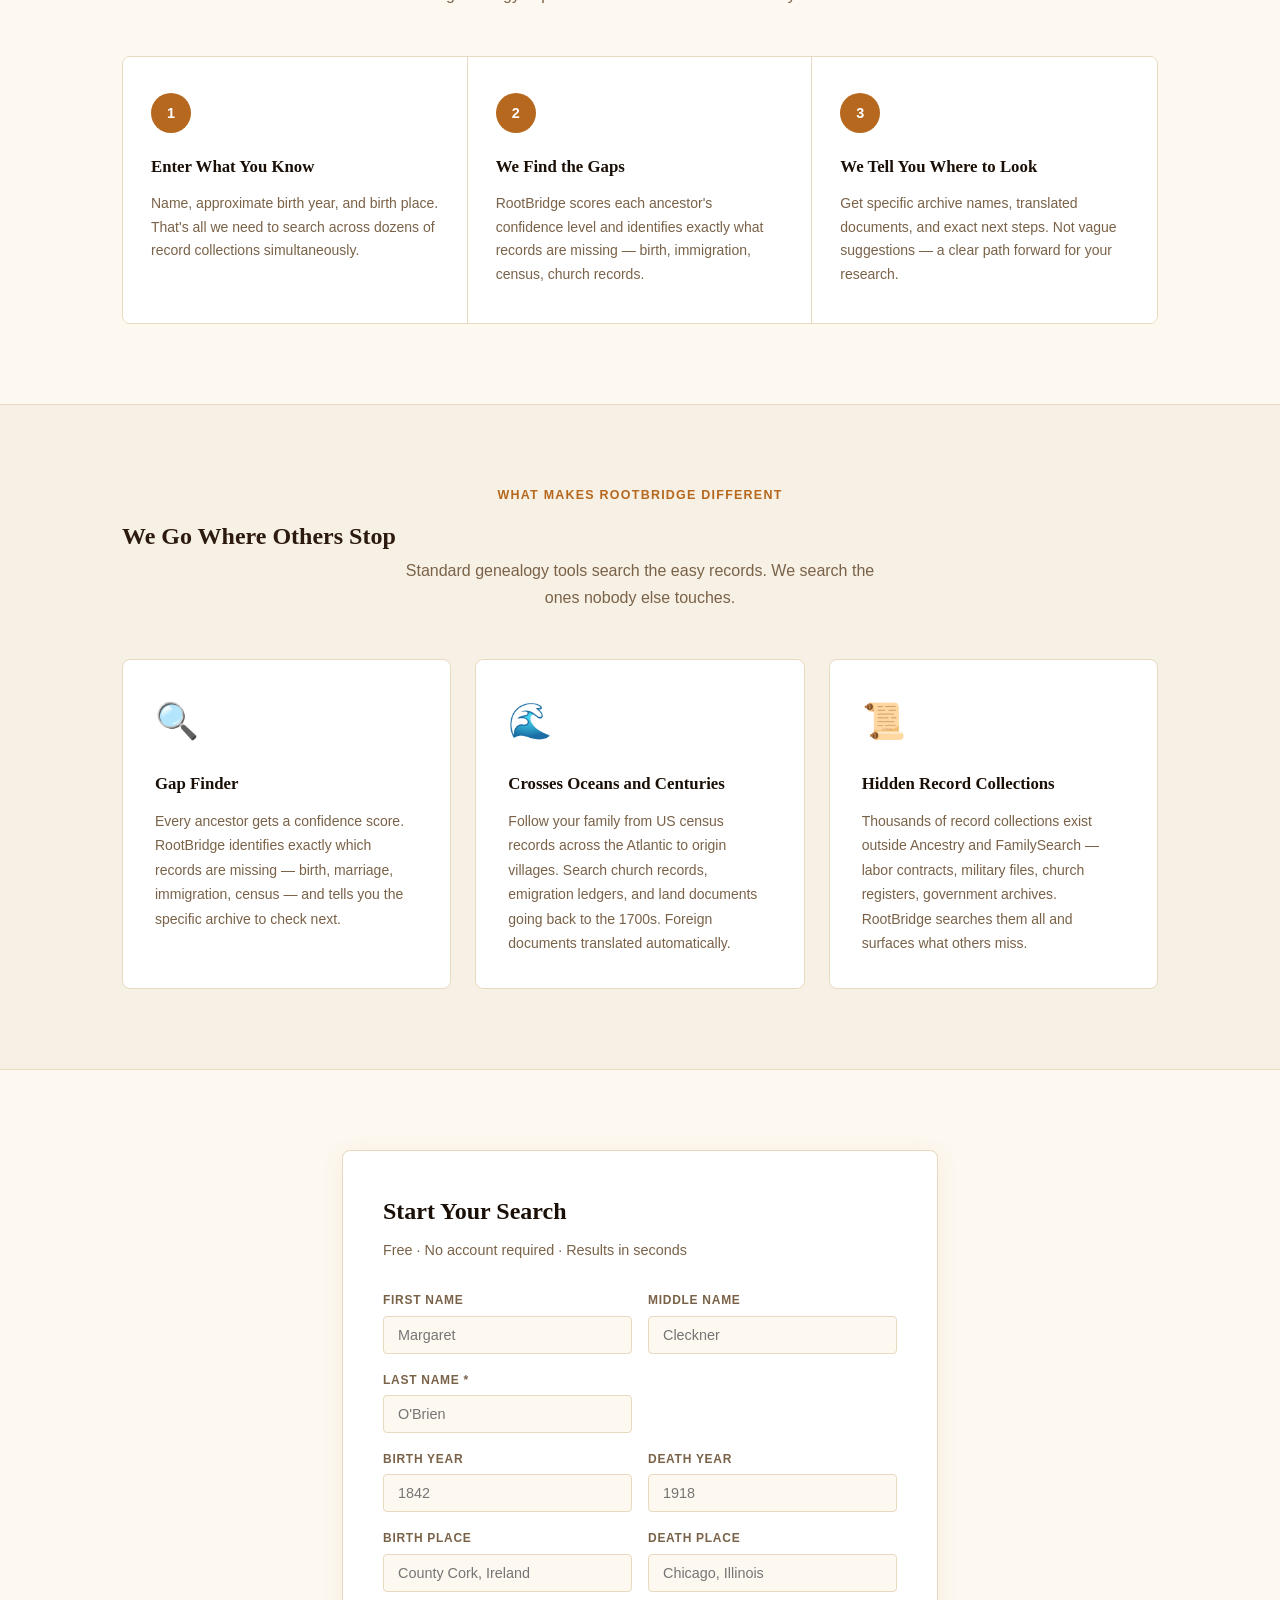
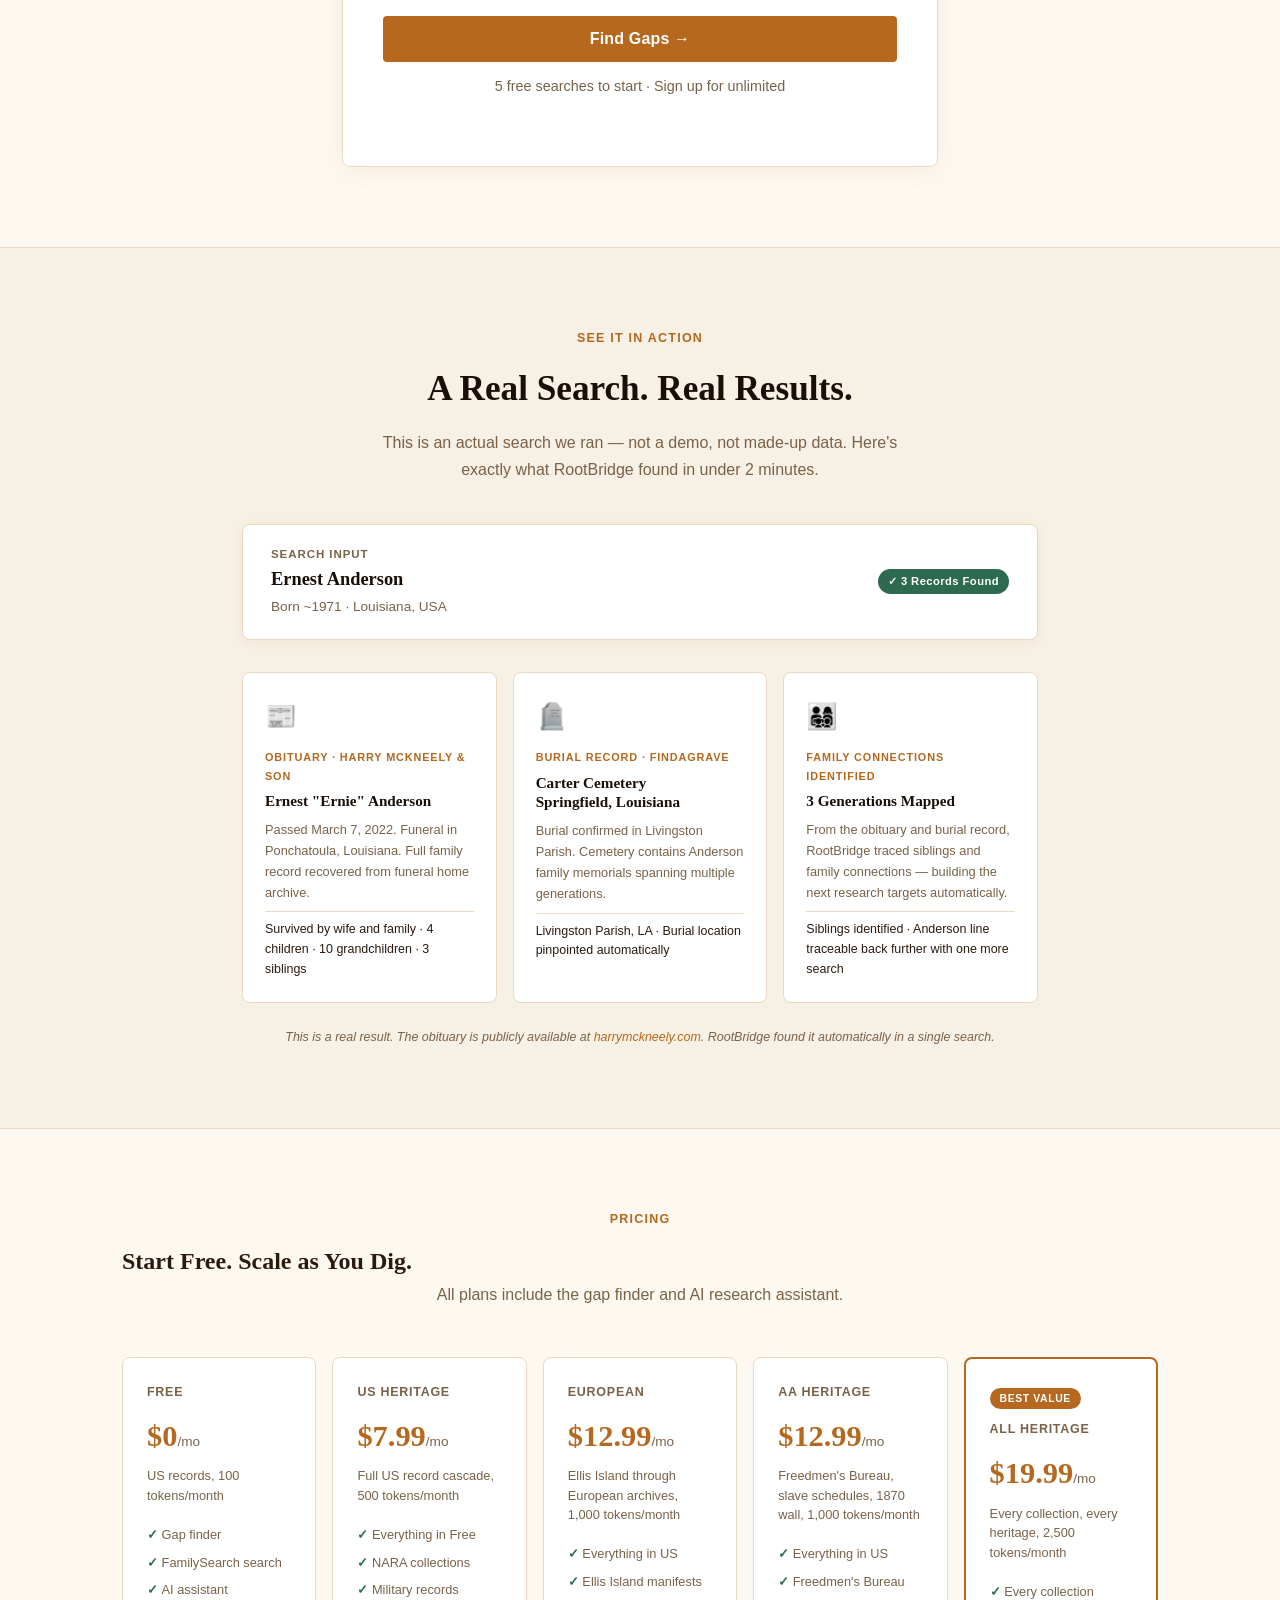
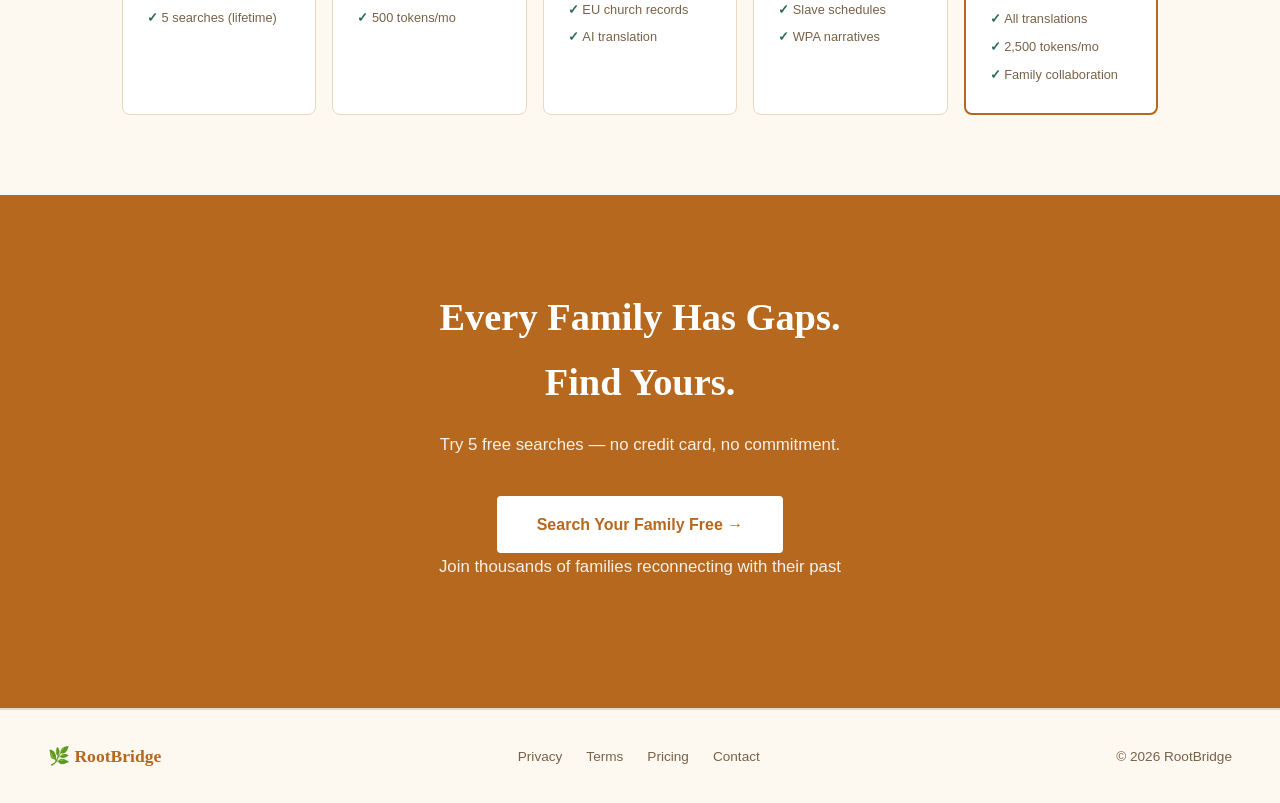
==== commit d2912735: "feat: ask for death year + death place upfront in all add-person forms All three entry points now co" ====
--- a/static/index.html
+++ b/static/index.html
@@ -262,8 +262,12 @@
       <div><label>Last Name *</label><input id="lastName" type="text" placeholder="O'Brien"></div>
     </div>
     <div class="form-row">
-      <div><label>Birth Year (approx)</label><input id="birthYear" type="number" placeholder="1842"></div>
+      <div><label>Birth Year</label><input id="birthYear" type="number" placeholder="1842"></div>
+      <div><label>Death Year</label><input id="deathYear" type="number" placeholder="1918"></div>
+    </div>
+    <div class="form-row">
       <div><label>Birth Place</label><input id="birthPlace" type="text" placeholder="County Cork, Ireland"></div>
+      <div><label>Death Place</label><input id="deathPlace" type="text" placeholder="Chicago, Illinois"></div>
     </div>
     <button class="search-btn" onclick="guestSearch()">Find Gaps →</button>
     <p class="search-note">5 free searches to start · Sign up for unlimited</p>
@@ -421,8 +425,10 @@
     first: document.getElementById('firstName').value.trim(),
     middle: document.getElementById('middleName').value.trim(),
     last,
-    birth_year: document.getElementById('birthYear').value.trim(),
+    birth_year:  document.getElementById('birthYear').value.trim(),
+    death_year:  document.getElementById('deathYear').value.trim(),
     birth_place: document.getElementById('birthPlace').value.trim(),
+    death_place: document.getElementById('deathPlace').value.trim(),
   });
   window.location.href = '/app?' + params.toString();
 }
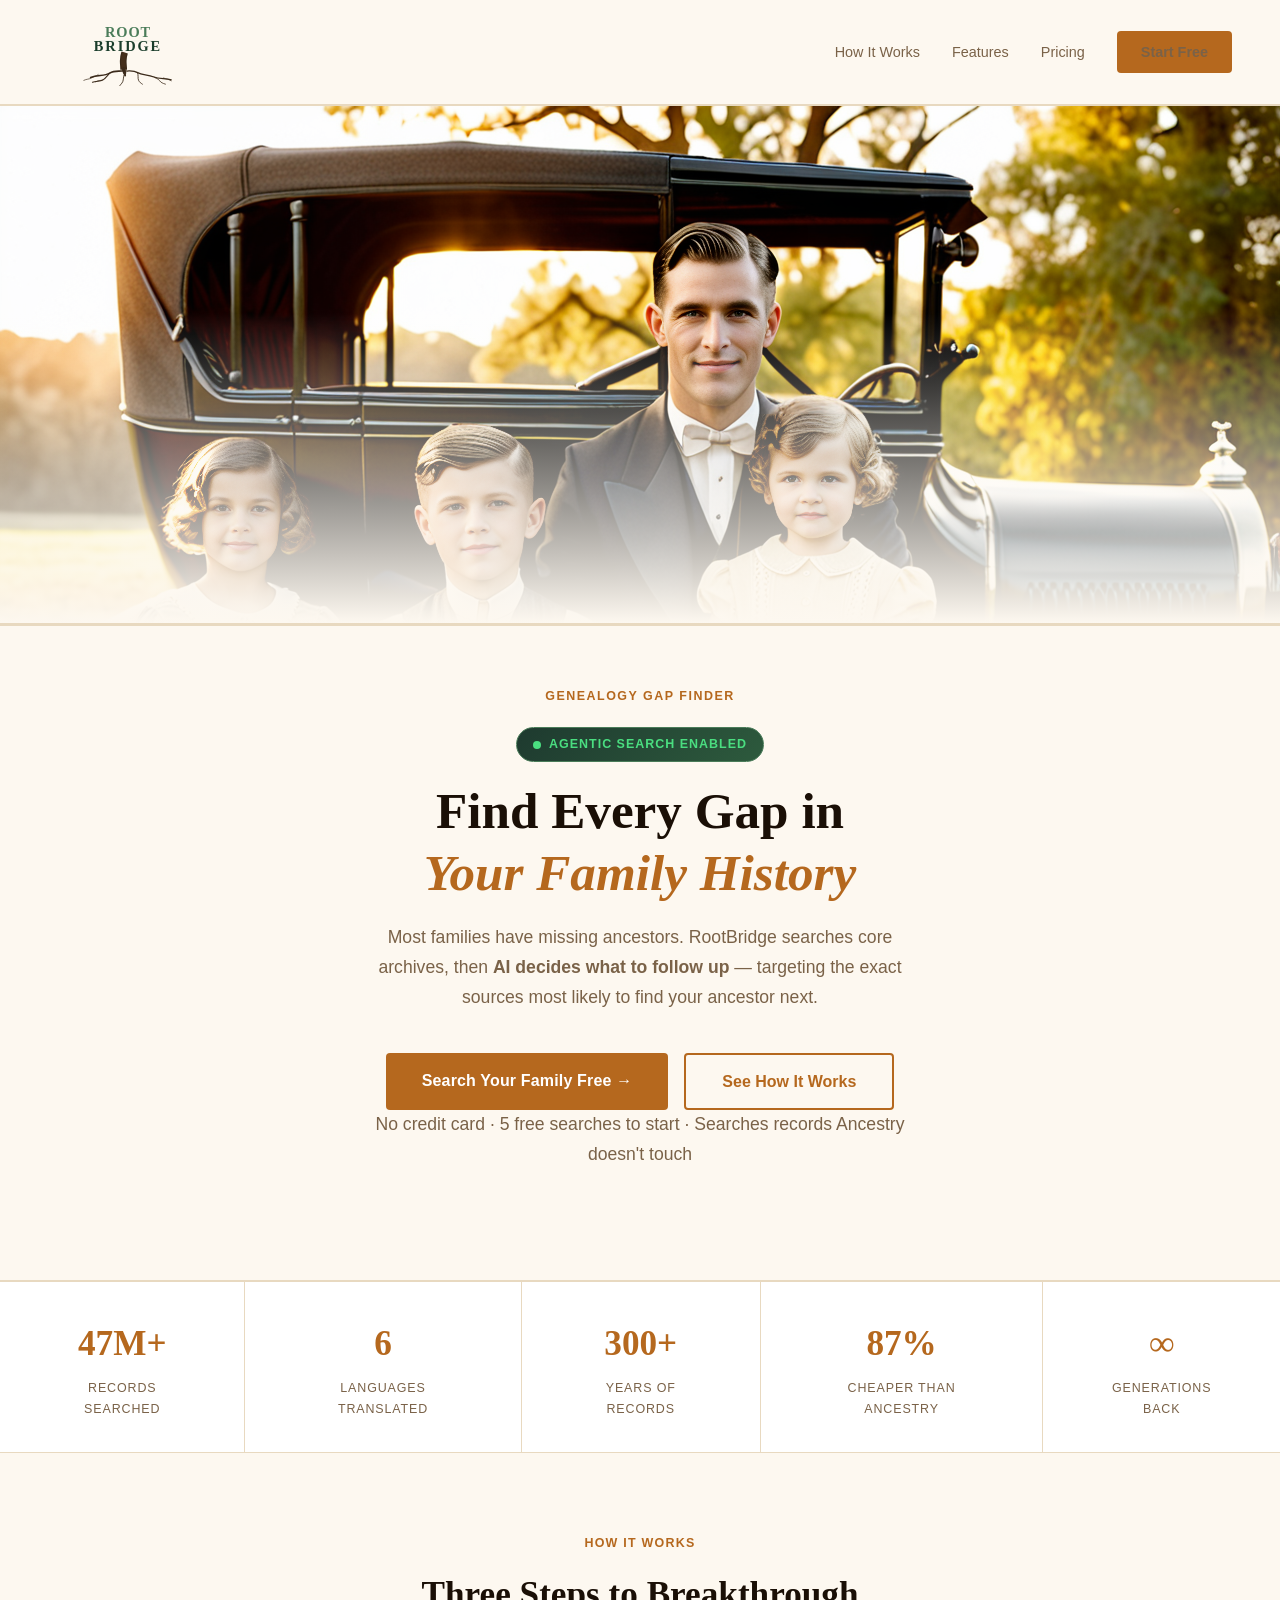
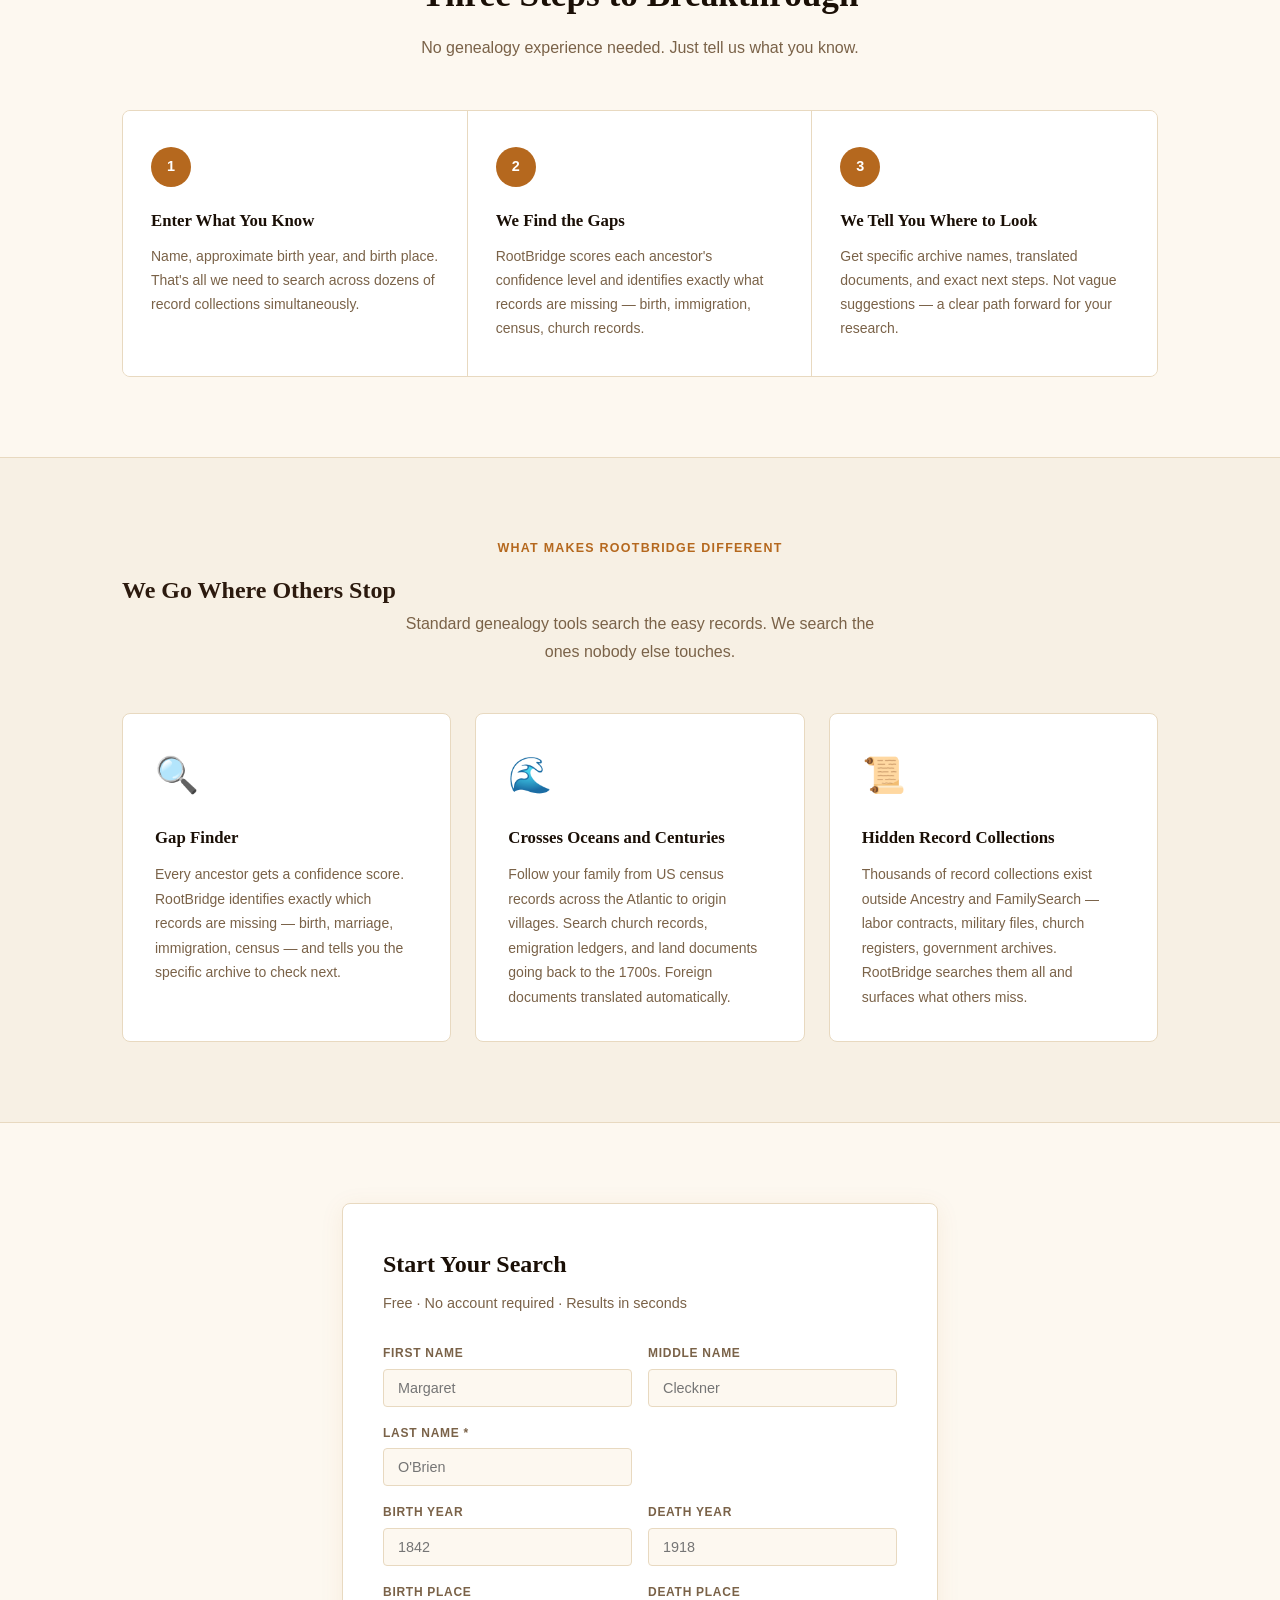
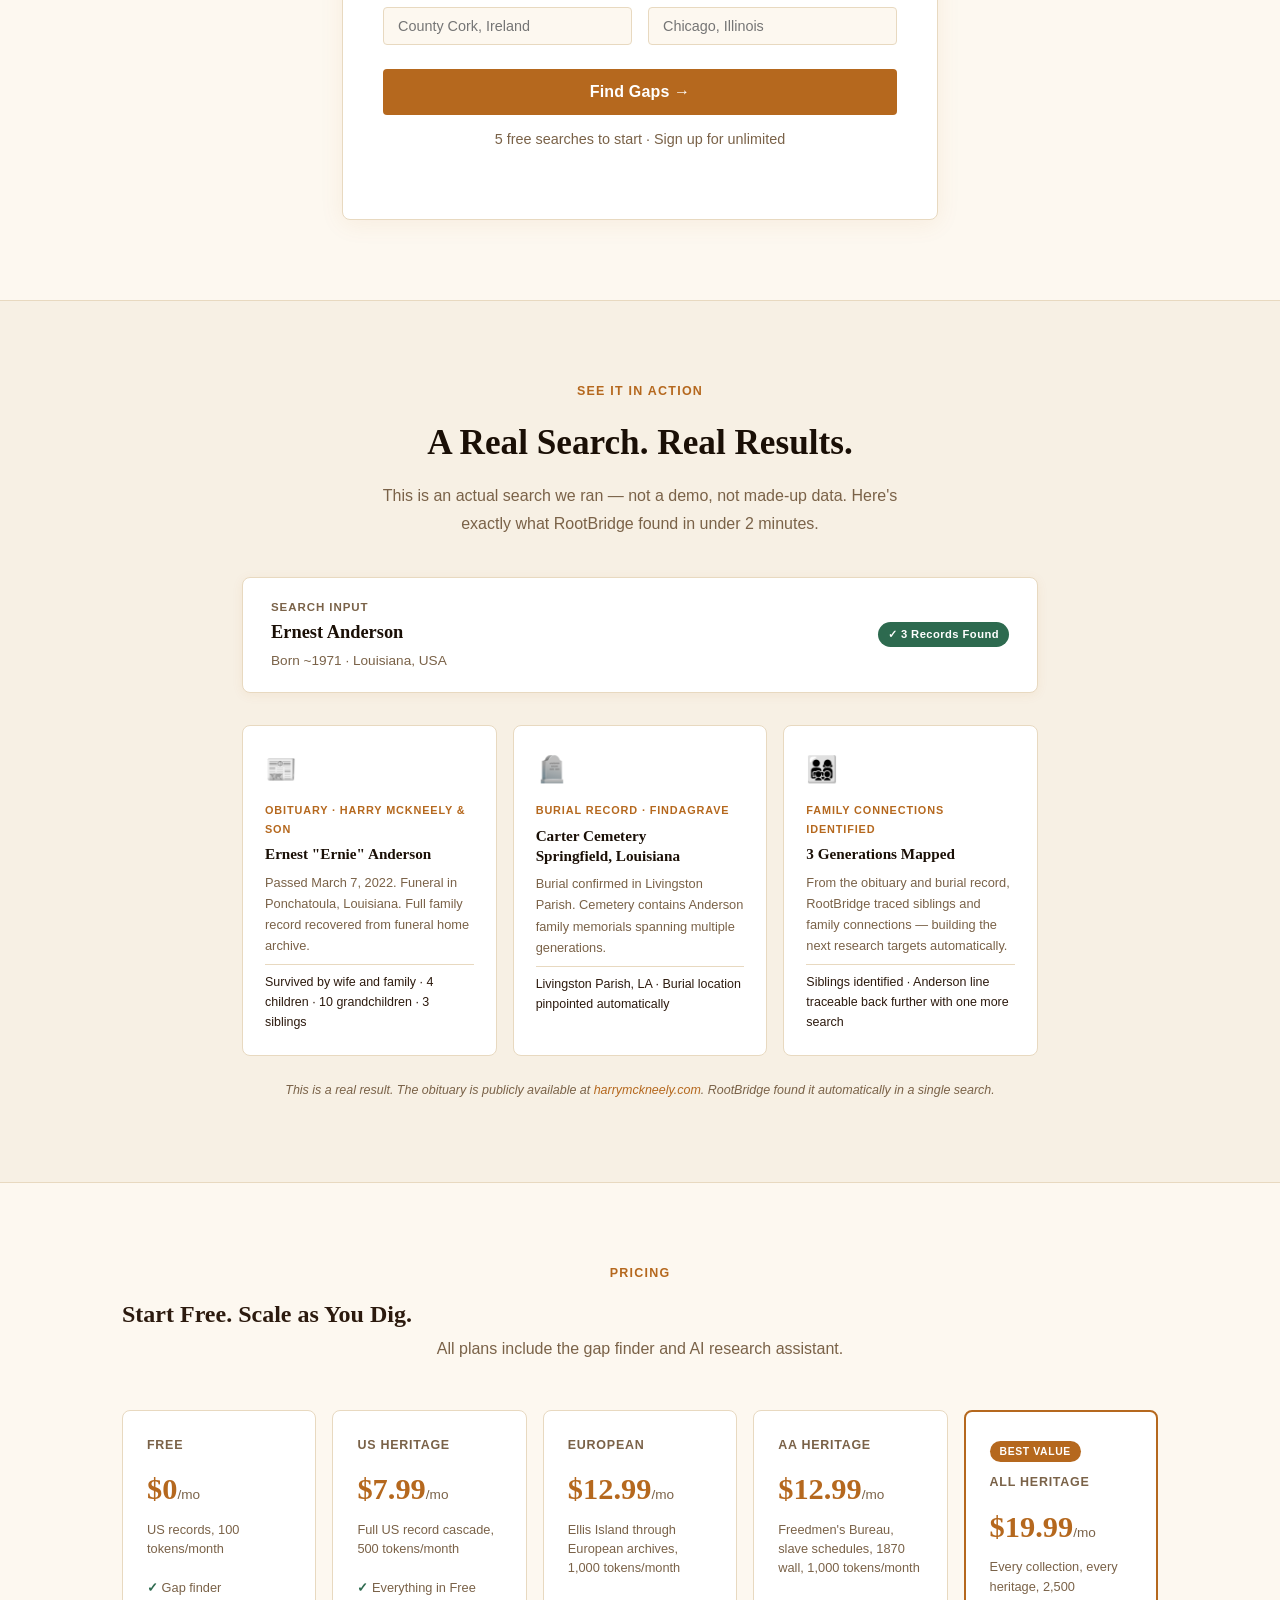
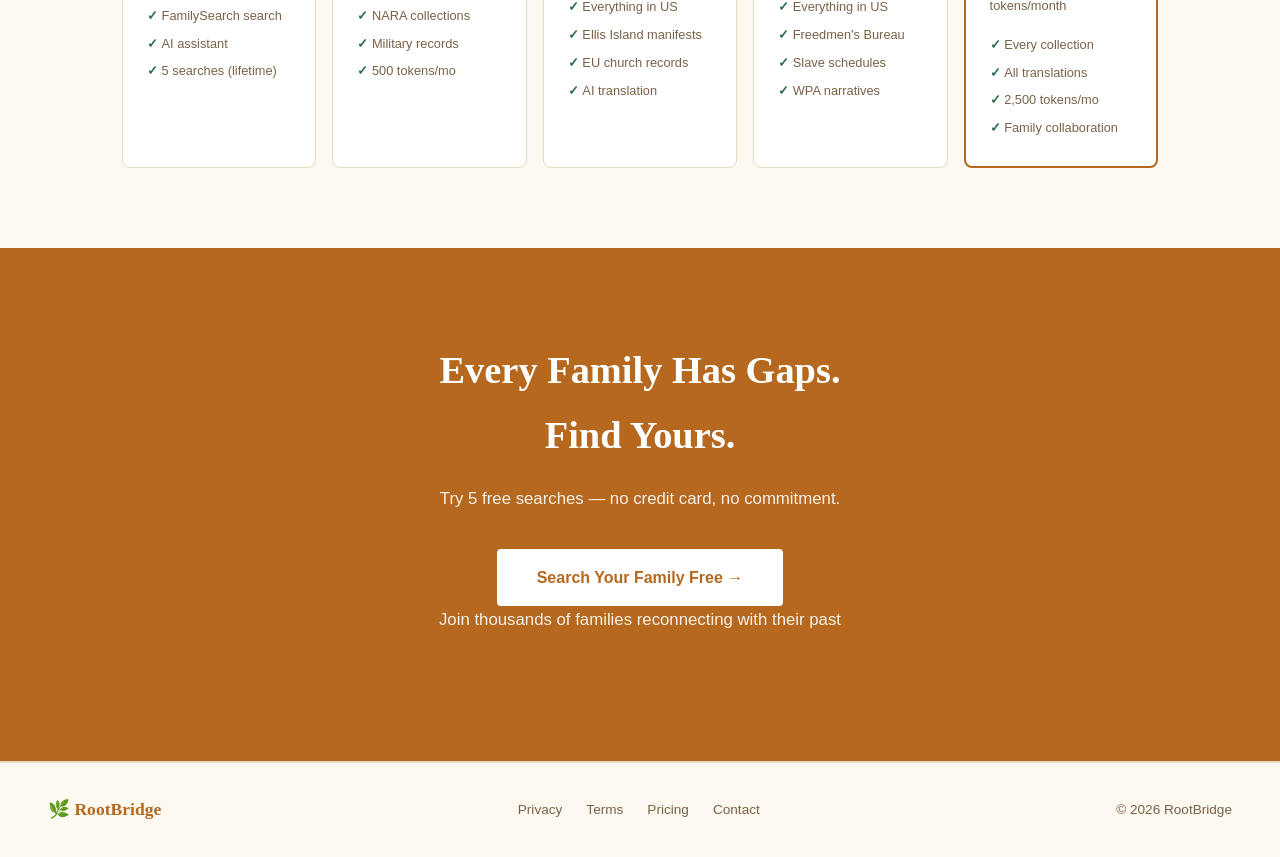
==== commit 306c4f7f: "feat: agentic two-phase search + landing page badge - Phase 1: WikiTree, FindAGrave, DPLA census, NA" ====
--- a/static/index.html
+++ b/static/index.html
@@ -186,8 +186,12 @@
 
 <section class="hero">
   <div class="hero-eyebrow">Genealogy Gap Finder</div>
+  <div style="display:inline-flex;align-items:center;gap:8px;background:linear-gradient(135deg,#1e3a2f,#2d5a3d);border:1px solid #4a7c59;border-radius:99px;padding:6px 16px;margin-bottom:18px;font-family:'Segoe UI',sans-serif">
+    <span style="width:8px;height:8px;background:#4ade80;border-radius:50%;display:inline-block;animation:pulse 2s infinite"></span>
+    <span style="font-size:.78rem;font-weight:700;color:#4ade80;letter-spacing:.08em;text-transform:uppercase">Agentic Search Enabled</span>
+  </div>
   <h1>Find Every Gap in<br><em>Your Family History</em></h1>
-  <p>Most families have missing ancestors. RootBridge searches hundreds of record collections across multiple countries and centuries — then tells you exactly what's missing and where to find it.</p>
+  <p>Most families have missing ancestors. RootBridge searches core archives, then <strong>AI decides what to follow up</strong> — targeting the exact sources most likely to find your ancestor next.</p>
   <div class="hero-btns">
     <a href="#search" class="btn-primary">Search Your Family Free →</a>
     <a href="#how" class="btn-ghost">See How It Works</a>
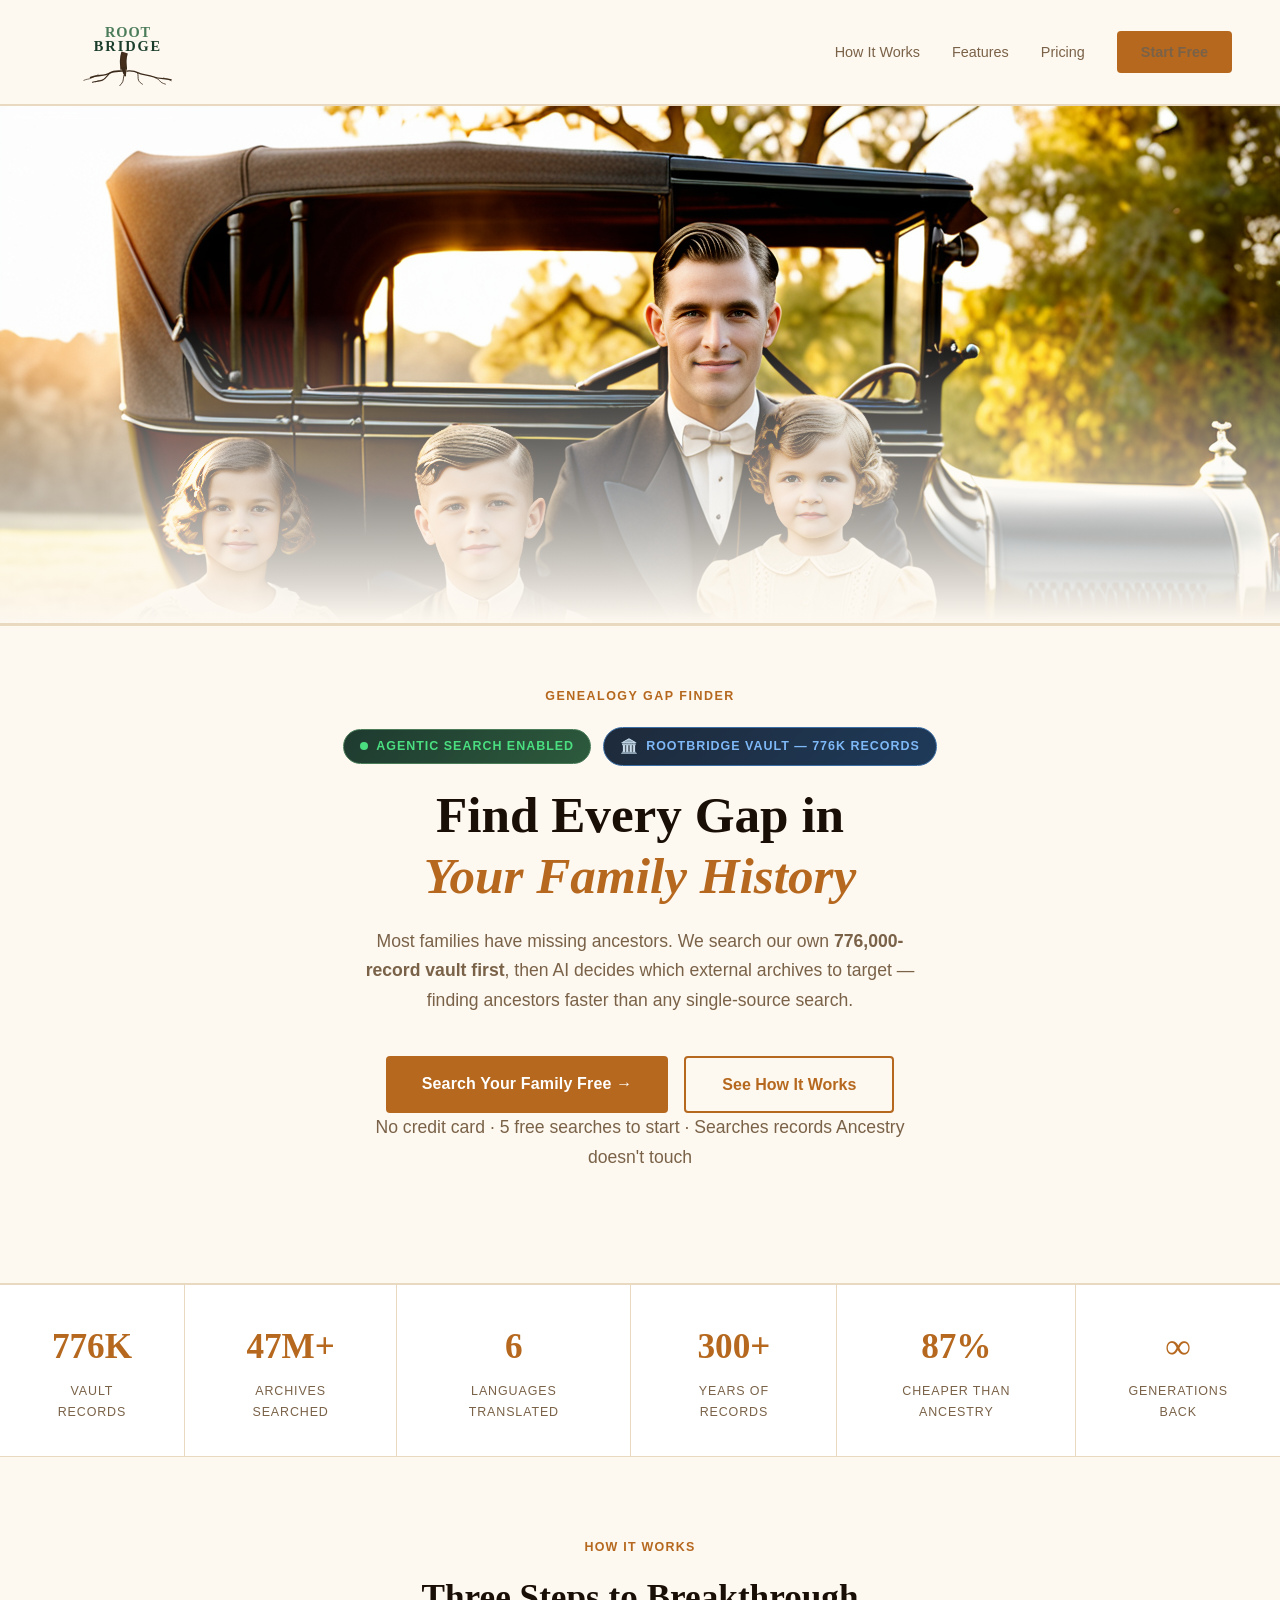
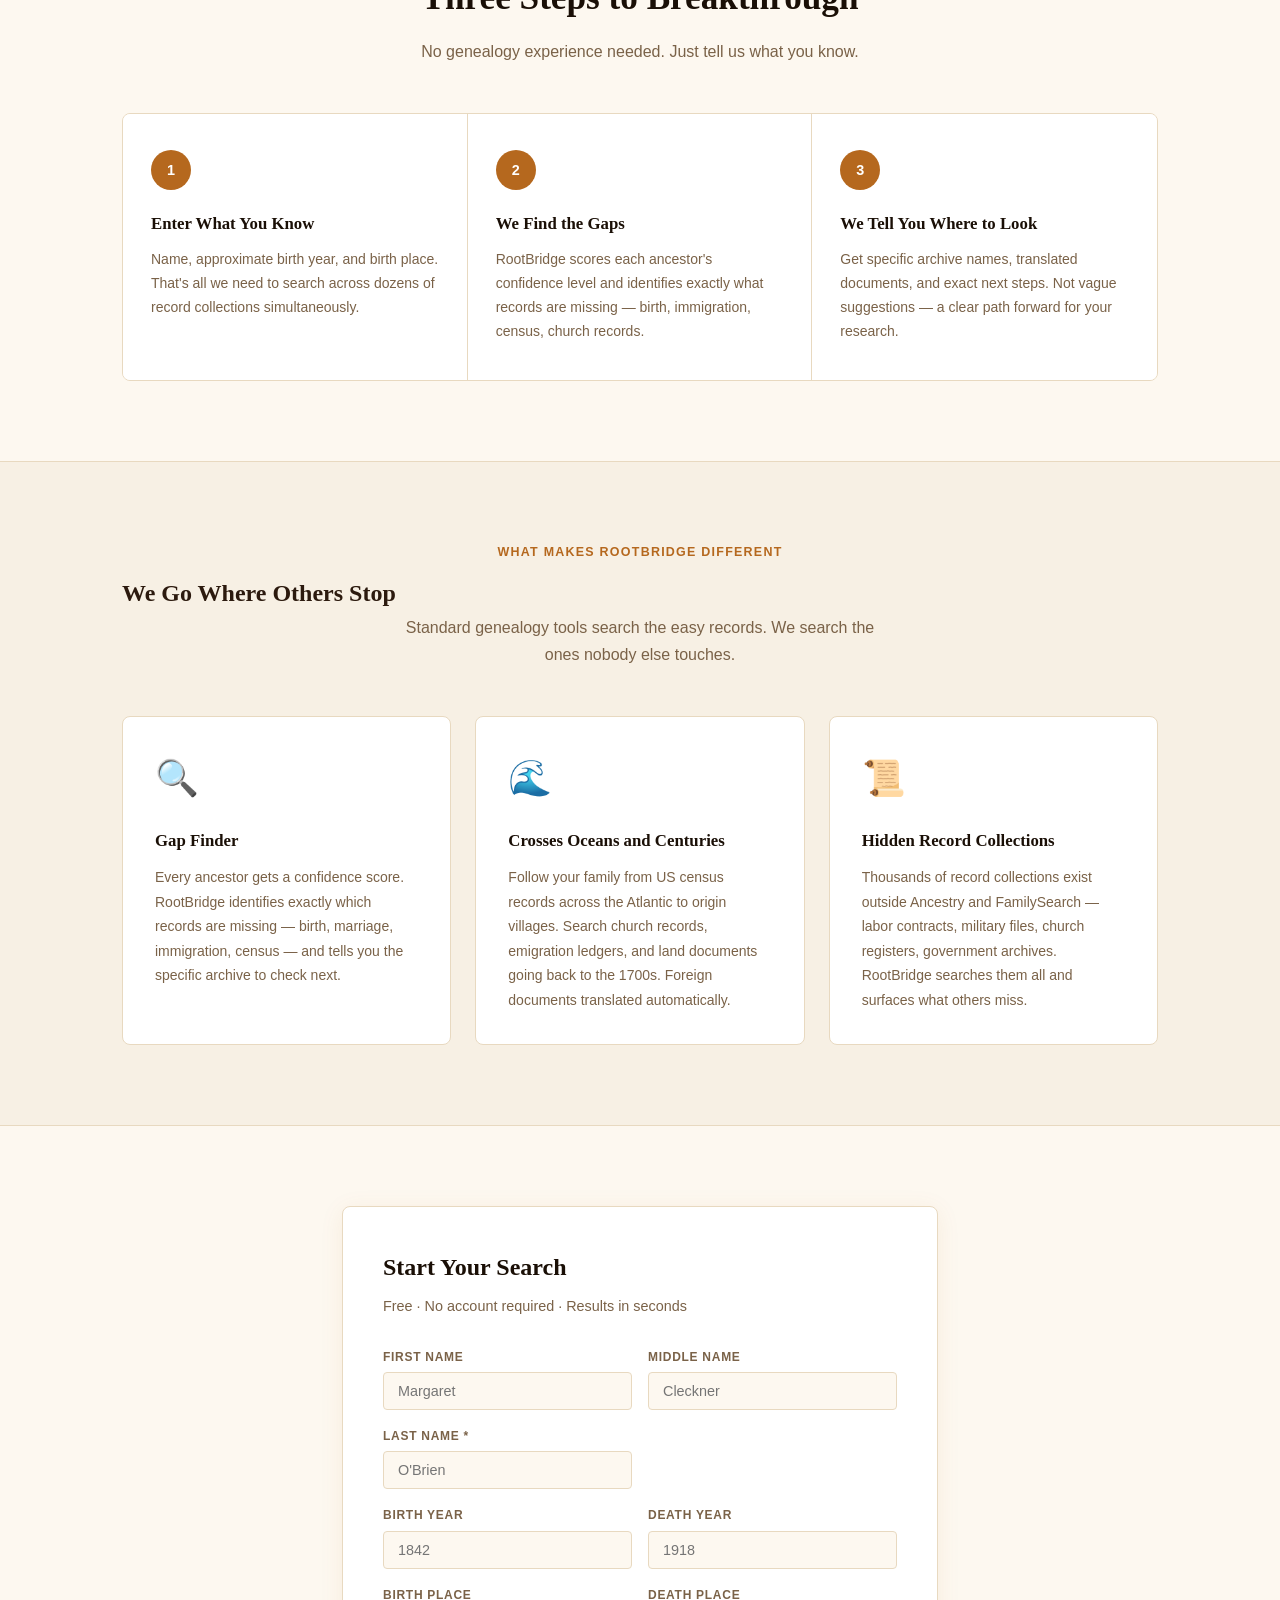
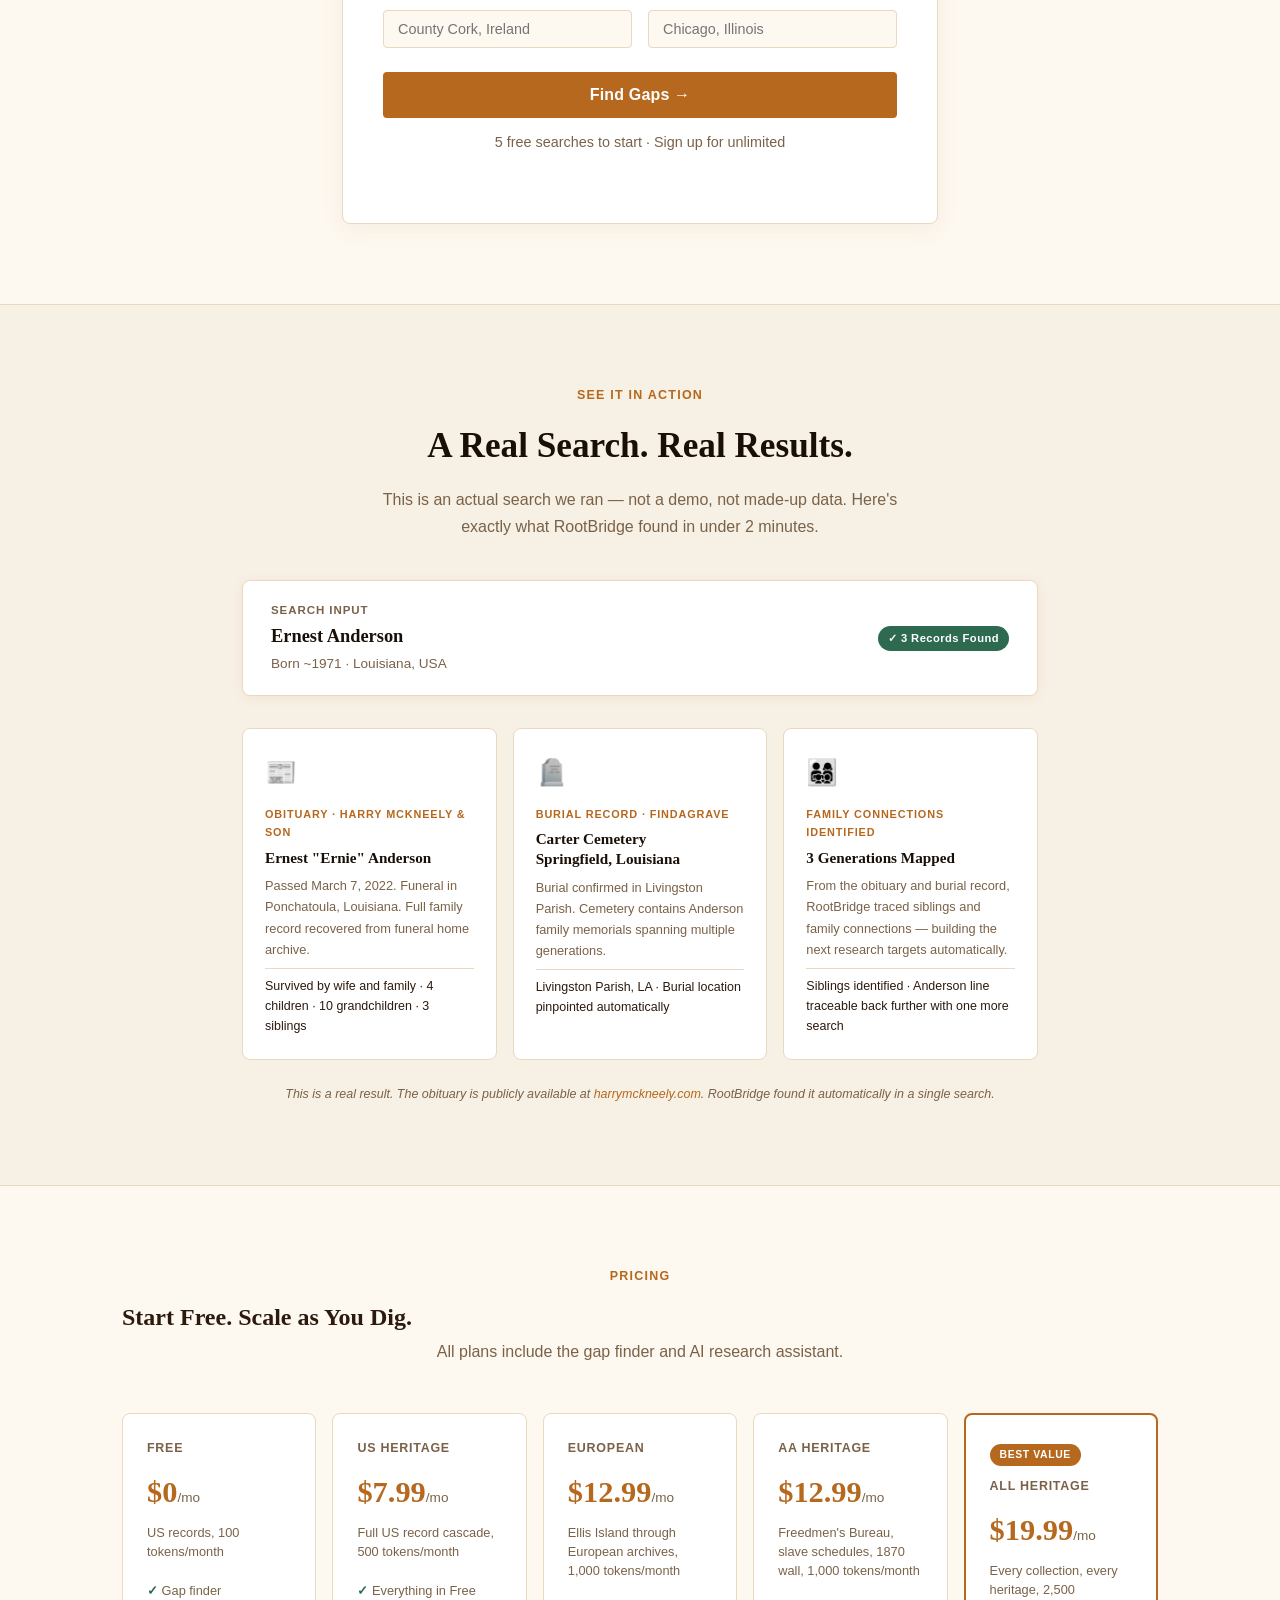
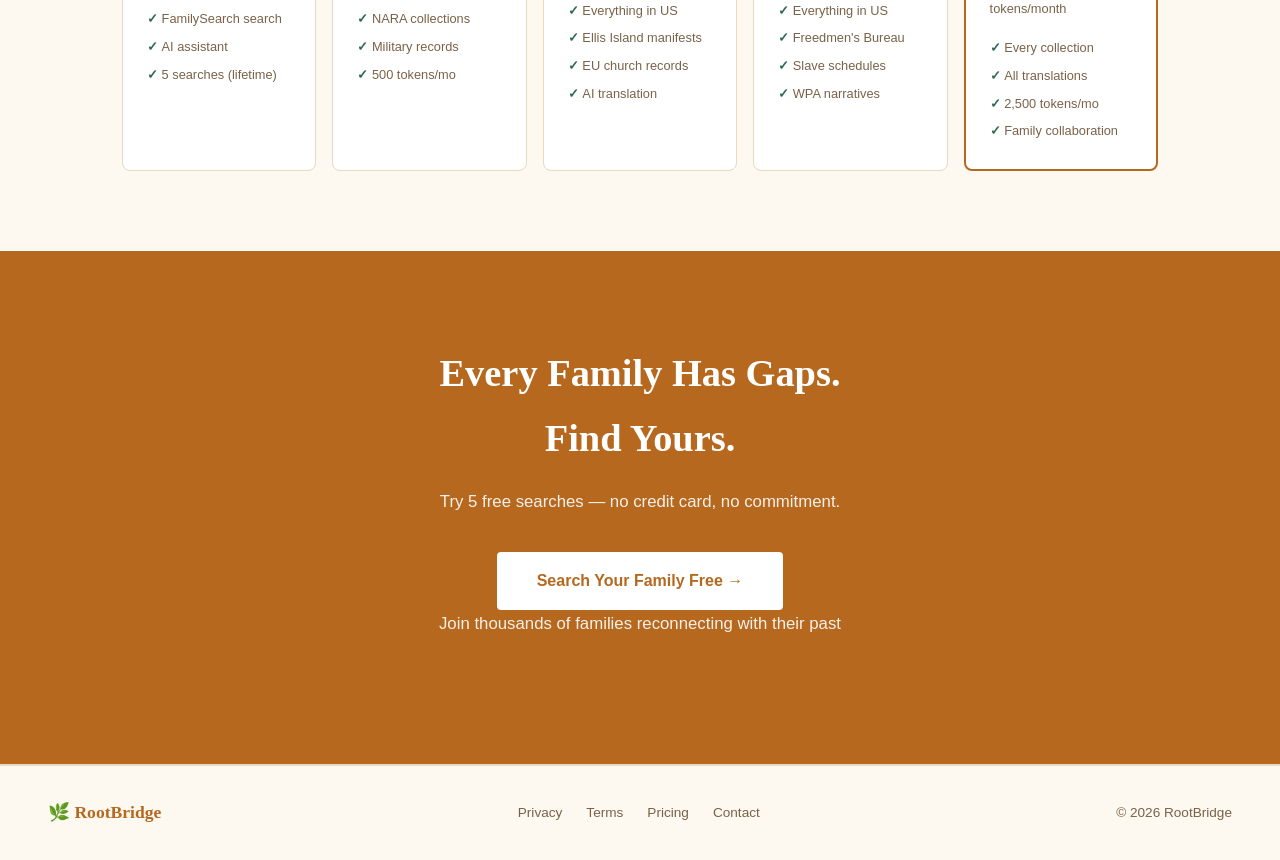
==== commit 961e66b6: "feat: add RootBridge Vault badge and stat to landing page" ====
--- a/static/index.html
+++ b/static/index.html
@@ -186,12 +186,18 @@
 
 <section class="hero">
   <div class="hero-eyebrow">Genealogy Gap Finder</div>
-  <div style="display:inline-flex;align-items:center;gap:8px;background:linear-gradient(135deg,#1e3a2f,#2d5a3d);border:1px solid #4a7c59;border-radius:99px;padding:6px 16px;margin-bottom:18px;font-family:'Segoe UI',sans-serif">
-    <span style="width:8px;height:8px;background:#4ade80;border-radius:50%;display:inline-block;animation:pulse 2s infinite"></span>
-    <span style="font-size:.78rem;font-weight:700;color:#4ade80;letter-spacing:.08em;text-transform:uppercase">Agentic Search Enabled</span>
+  <div style="display:inline-flex;align-items:center;gap:12px;flex-wrap:wrap;justify-content:center;margin-bottom:18px">
+    <div style="display:inline-flex;align-items:center;gap:8px;background:linear-gradient(135deg,#1e3a2f,#2d5a3d);border:1px solid #4a7c59;border-radius:99px;padding:6px 16px;font-family:'Segoe UI',sans-serif">
+      <span style="width:8px;height:8px;background:#4ade80;border-radius:50%;display:inline-block;animation:pulse 2s infinite"></span>
+      <span style="font-size:.78rem;font-weight:700;color:#4ade80;letter-spacing:.08em;text-transform:uppercase">Agentic Search Enabled</span>
+    </div>
+    <div style="display:inline-flex;align-items:center;gap:8px;background:linear-gradient(135deg,#1e2a3a,#1e3a5a);border:1px solid #3b6ea5;border-radius:99px;padding:6px 16px;font-family:'Segoe UI',sans-serif">
+      <span style="font-size:.9rem">🏛️</span>
+      <span style="font-size:.78rem;font-weight:700;color:#7eb8f7;letter-spacing:.08em;text-transform:uppercase">RootBridge Vault — 776K Records</span>
+    </div>
   </div>
   <h1>Find Every Gap in<br><em>Your Family History</em></h1>
-  <p>Most families have missing ancestors. RootBridge searches core archives, then <strong>AI decides what to follow up</strong> — targeting the exact sources most likely to find your ancestor next.</p>
+  <p>Most families have missing ancestors. We search our own <strong>776,000-record vault first</strong>, then AI decides which external archives to target — finding ancestors faster than any single-source search.</p>
   <div class="hero-btns">
     <a href="#search" class="btn-primary">Search Your Family Free →</a>
     <a href="#how" class="btn-ghost">See How It Works</a>
@@ -201,7 +207,8 @@
 </section>
 
 <div class="stats">
-  <div class="stat"><div class="stat-num">47M+</div><div class="stat-label">Records Searched</div></div>
+  <div class="stat"><div class="stat-num">776K</div><div class="stat-label">Vault Records</div></div>
+  <div class="stat"><div class="stat-num">47M+</div><div class="stat-label">Archives Searched</div></div>
   <div class="stat"><div class="stat-num">6</div><div class="stat-label">Languages Translated</div></div>
   <div class="stat"><div class="stat-num">300+</div><div class="stat-label">Years of Records</div></div>
   <div class="stat"><div class="stat-num">87%</div><div class="stat-label">Cheaper Than Ancestry</div></div>
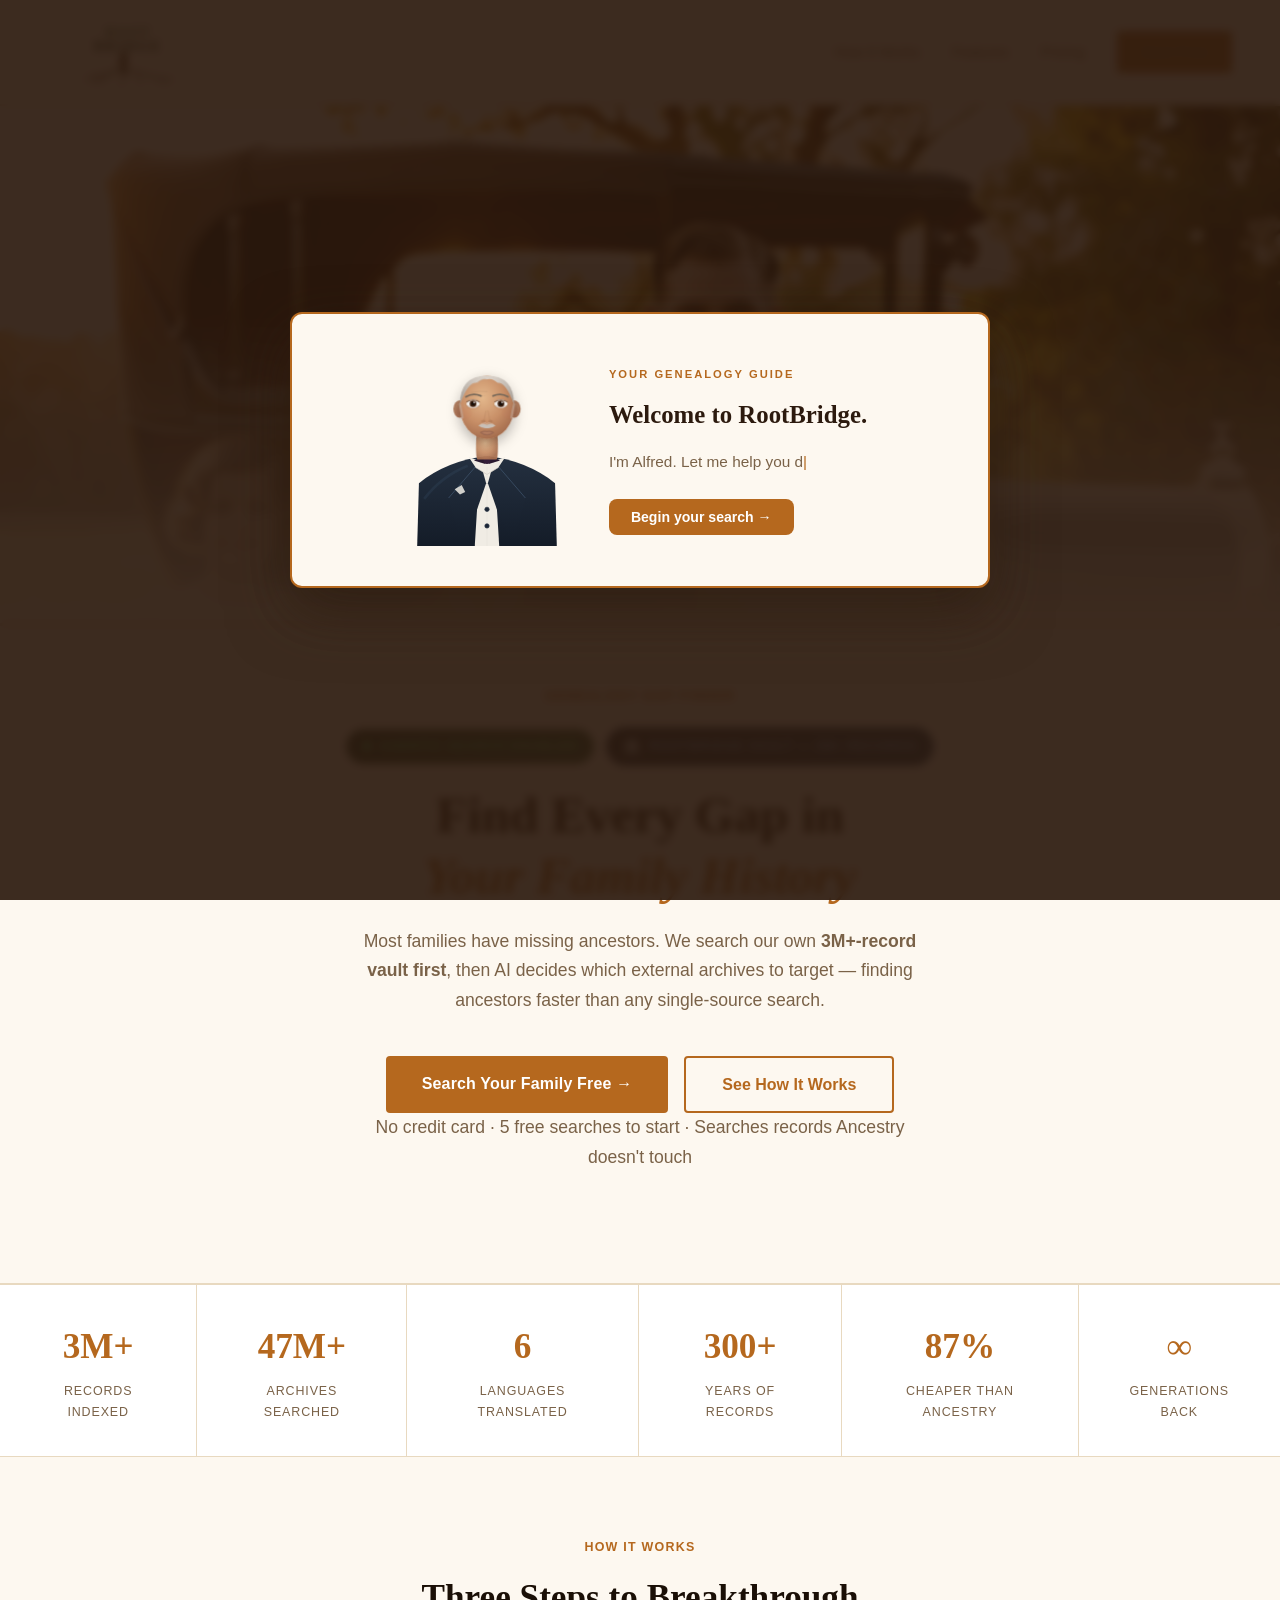
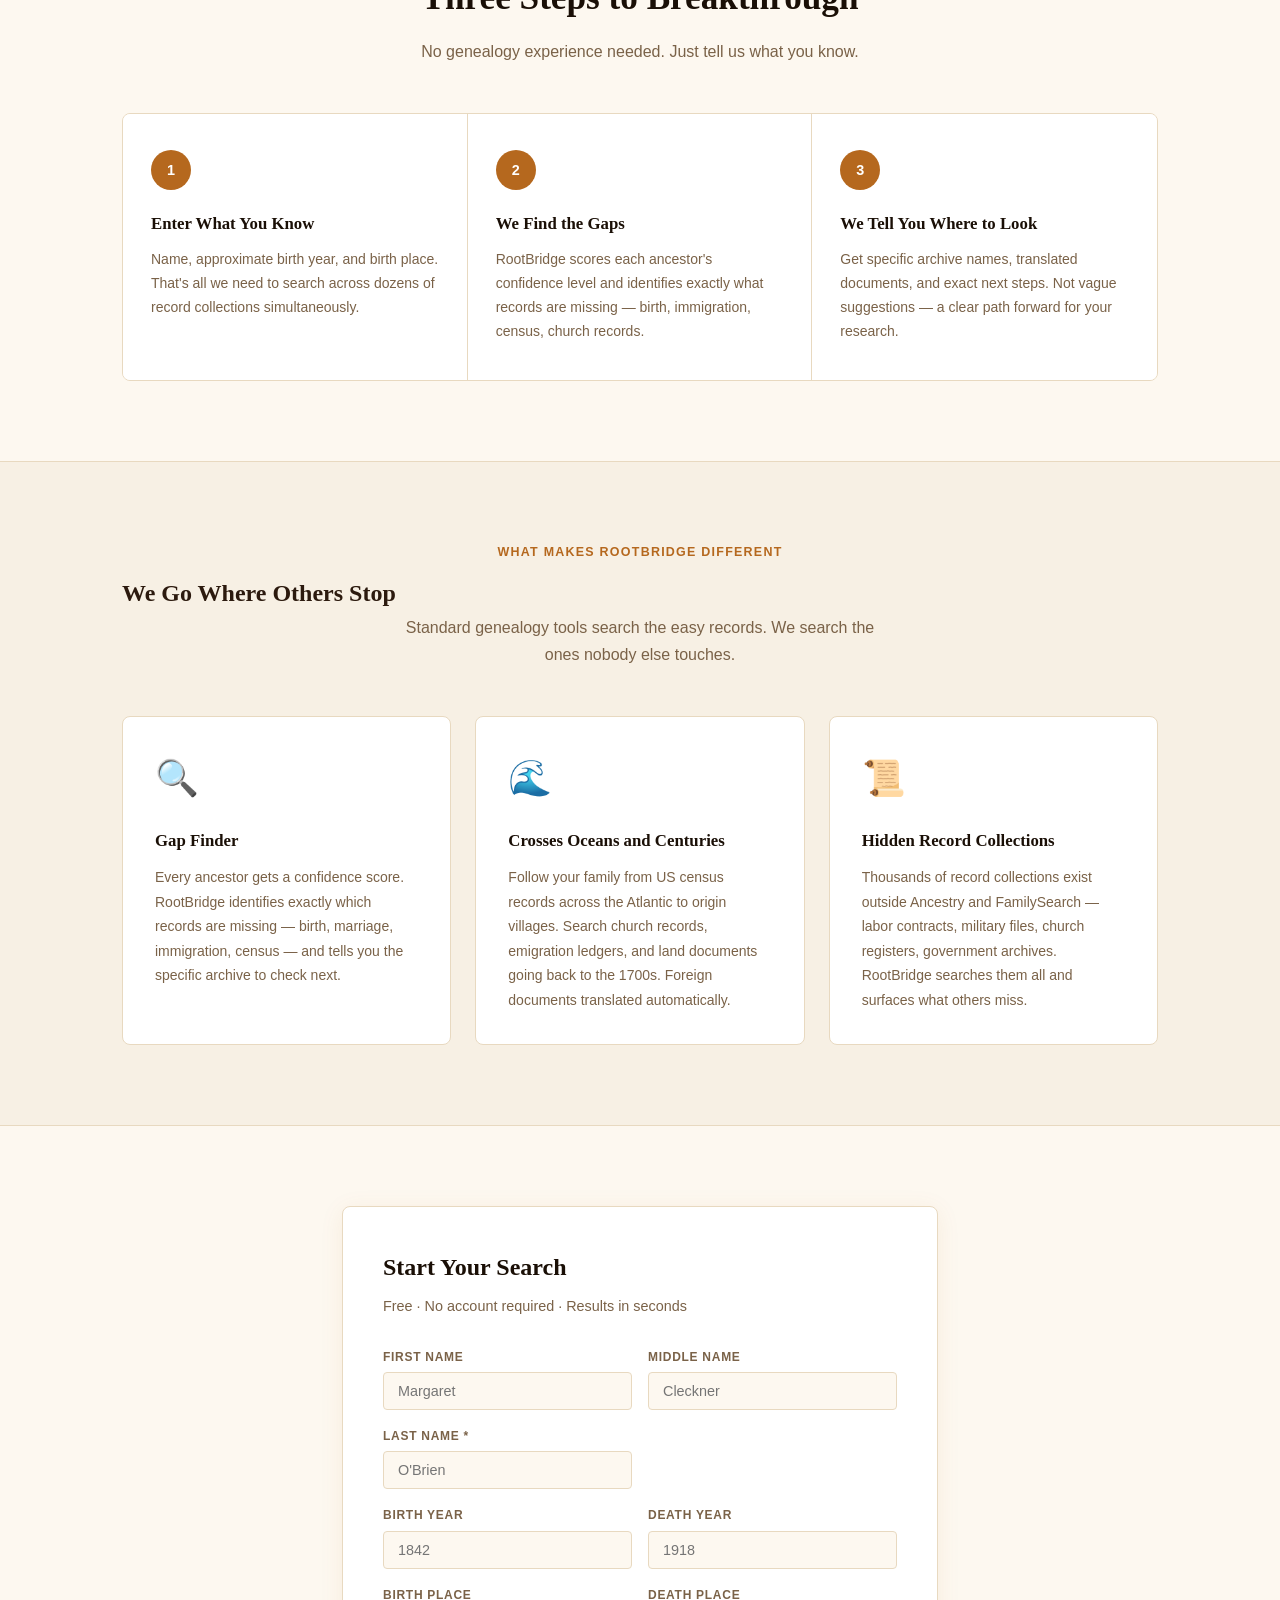
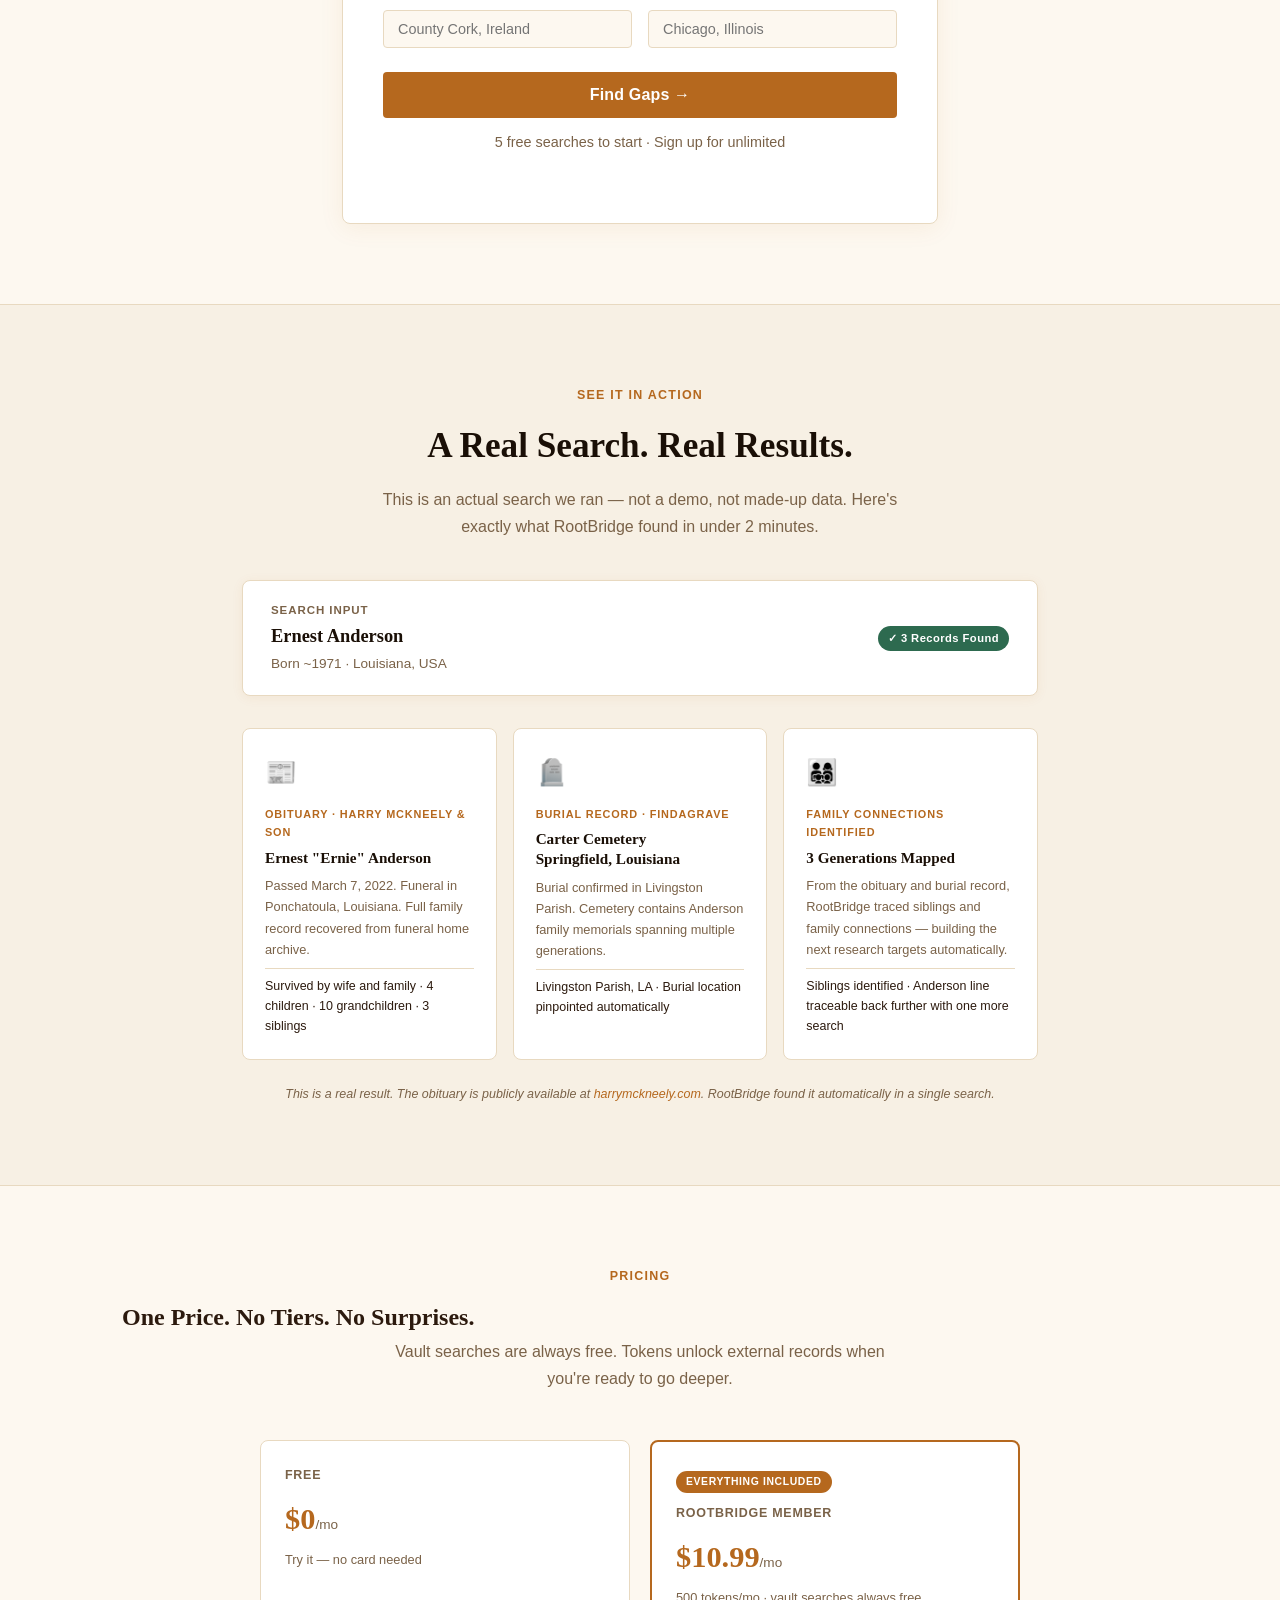
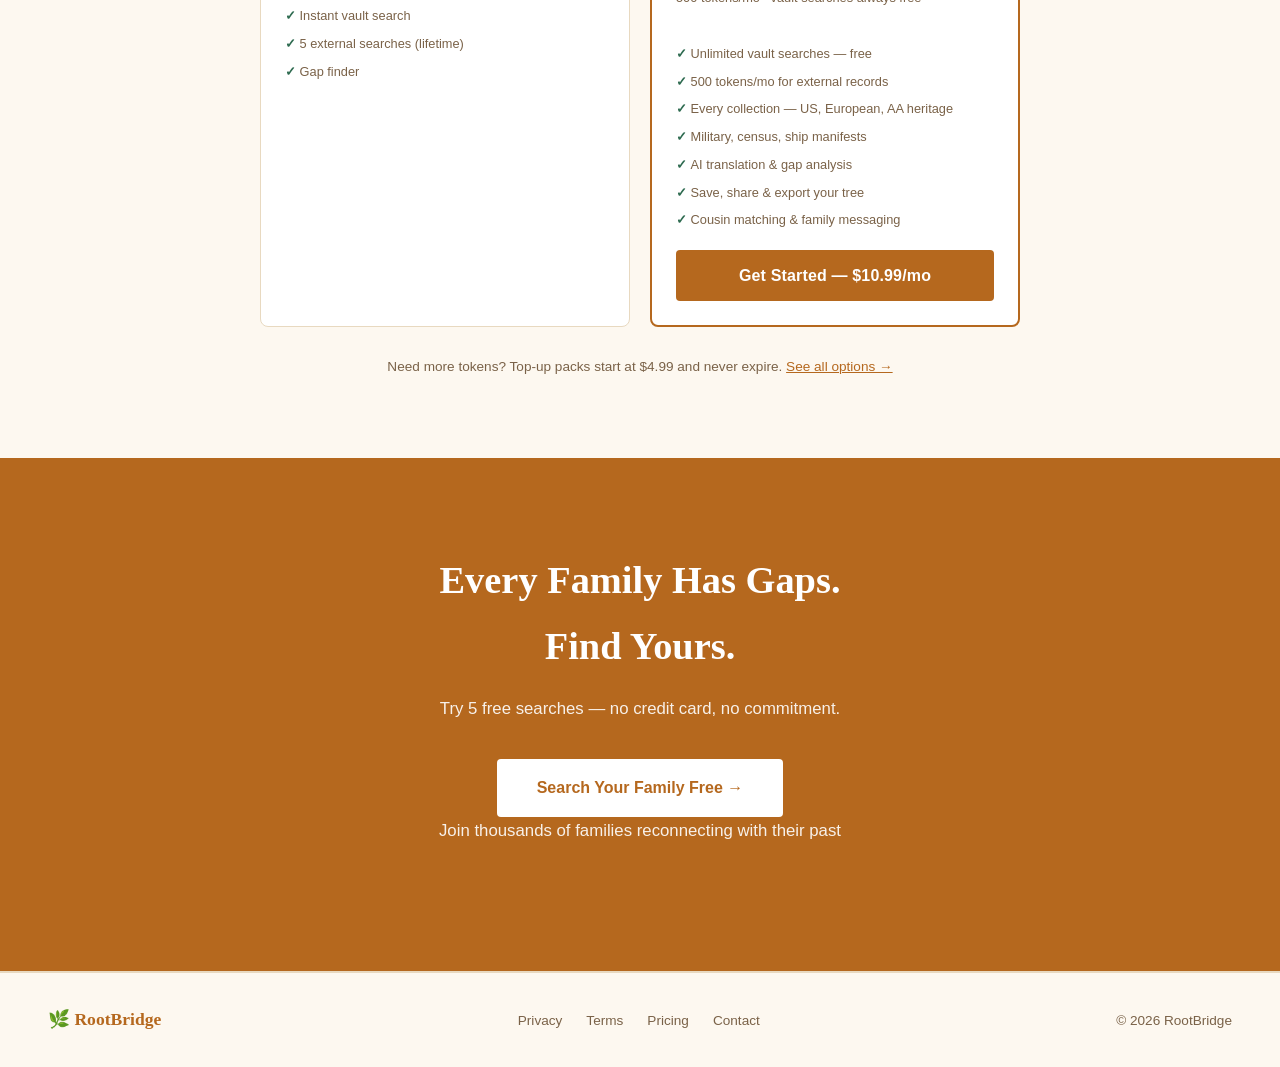
==== commit 2a43e5b8: "feat: deploy vault/stats endpoint; update record counts to 3M+ across all sources /api/vault/stats w" ====
--- a/static/index.html
+++ b/static/index.html
@@ -150,6 +150,128 @@
 </style>
 </head>
 <body>
+
+<!-- Alfred greeting overlay (public landing page) -->
+<div id="alfred-home-overlay" style="display:none;position:fixed;inset:0;z-index:200;align-items:center;justify-content:center;background:rgba(44,26,14,0.92);backdrop-filter:blur(4px)">
+  <style>
+    @keyframes ag-in{from{opacity:0;transform:translateY(14px)}to{opacity:1;transform:translateY(0)}}
+    @keyframes ag-breathe{0%,100%{transform:scaleY(1) translateY(0)}50%{transform:scaleY(1.007) translateY(-1px)}}
+    @keyframes ag-bow{0%{transform:rotate(0deg)}30%{transform:rotate(-6deg)}65%{transform:rotate(-6deg)}100%{transform:rotate(0deg)}}
+    @keyframes ag-float{0%,100%{transform:translateY(0)}50%{transform:translateY(-4px)}}
+    @keyframes ag-blink{0%,82%,100%{transform:scaleY(0)}88%{transform:scaleY(1)}94%{transform:scaleY(0.05)}}
+    @keyframes ag2-cursor{0%,100%{opacity:1}50%{opacity:0}}
+    #ag2-svg{animation:ag-in 0.9s 0.2s ease-out both;overflow:visible}
+    #ag2-body{animation:ag-breathe 4.5s ease-in-out infinite;transform-origin:80px 165px}
+    #ag2-bow{transform-origin:80px 112px;animation:ag-bow 2.4s 0.8s ease-in-out 1 both}
+    #ag2-float{animation:ag-float 5s ease-in-out infinite}
+    .ag2-blink-l{transform-origin:64px 52px;transform:scaleY(0);animation:ag-blink 5s 0.8s ease-in-out infinite}
+    .ag2-blink-r{transform-origin:96px 52px;transform:scaleY(0);animation:ag-blink 5s 0.95s ease-in-out infinite}
+    #ag2-cursor{animation:ag2-cursor 1s step-end infinite}
+  </style>
+  <div style="background:#fdf8f0;border:2px solid #b5681e;border-radius:12px;padding:40px 48px;display:flex;align-items:center;gap:48px;max-width:700px;width:90%;box-shadow:0 24px 60px rgba(44,26,14,.6);flex-wrap:wrap;justify-content:center">
+    <svg id="ag2-svg" viewBox="0 0 160 220" xmlns="http://www.w3.org/2000/svg" width="148" height="192" style="flex-shrink:0">
+      <defs>
+        <radialGradient id="ag-skin" cx="42%" cy="35%" r="65%">
+          <stop offset="0%" stop-color="#e4b88c"/><stop offset="60%" stop-color="#c99068"/><stop offset="100%" stop-color="#a87050"/>
+        </radialGradient>
+        <radialGradient id="ag-skin2" cx="50%" cy="40%" r="70%">
+          <stop offset="0%" stop-color="#c49070"/><stop offset="100%" stop-color="#a87050"/>
+        </radialGradient>
+        <linearGradient id="ag-suit" x1="0" y1="0" x2="0" y2="1">
+          <stop offset="0%" stop-color="#243040"/><stop offset="100%" stop-color="#141c28"/>
+        </linearGradient>
+        <radialGradient id="ag-hair" cx="50%" cy="15%" r="70%">
+          <stop offset="0%" stop-color="#e0d8d0"/><stop offset="100%" stop-color="#b0a8a0"/>
+        </radialGradient>
+        <filter id="ag-drop" x="-30%" y="-30%" width="160%" height="160%">
+          <feDropShadow dx="0" dy="5" stdDeviation="8" flood-color="#000" flood-opacity="0.3"/>
+        </filter>
+      </defs>
+      <g id="ag2-body">
+        <path d="M 0,220 L 2,148 Q 35,122 80,117 Q 125,122 158,148 L 160,220 Z" fill="url(#ag-suit)"/>
+        <path d="M 72,123 L 88,123 L 94,220 L 66,220 Z" fill="#f0ece4"/>
+        <line x1="80" y1="130" x2="80" y2="220" stroke="#d8d0c4" stroke-width=".5" opacity=".5"/>
+        <path d="M 72,123 L 36,165 L 50,220 L 68,180 L 79,148 Z" fill="url(#ag-suit)"/>
+        <path d="M 88,123 L 124,165 L 110,220 L 92,180 L 81,148 Z" fill="url(#ag-suit)"/>
+        <path d="M 72,123 L 36,165" stroke="#3a4e64" stroke-width="1" fill="none"/>
+        <path d="M 88,123 L 124,165" stroke="#3a4e64" stroke-width="1" fill="none"/>
+        <path d="M 59,118 L 72,123 L 80,138 L 67,130 Z" fill="#f0ece4"/>
+        <path d="M 101,118 L 88,123 L 80,138 L 93,130 Z" fill="#f0ece4"/>
+        <path d="M 67,130 L 80,138" stroke="#d0ccc4" stroke-width=".8" fill="none"/>
+        <path d="M 93,130 L 80,138" stroke="#d0ccc4" stroke-width=".8" fill="none"/>
+        <path d="M 65,122 L 78,117 L 78,126 Z" fill="#2a1a30"/>
+        <path d="M 95,122 L 82,117 L 82,126 Z" fill="#2a1a30"/>
+        <ellipse cx="80" cy="121.5" rx="4" ry="4.5" fill="#341e3a"/>
+        <path d="M 77,118 Q 80,117 83,118" stroke="#5a3862" stroke-width=".8" fill="none" opacity=".6"/>
+        <path d="M 43,155 L 51,150 L 55,158 L 49,161 Z" fill="#f0ece4" opacity=".85"/>
+        <circle cx="80" cy="178" r="2.5" fill="#1a2535" stroke="#2a3545" stroke-width=".8"/>
+        <circle cx="80" cy="197" r="2.5" fill="#1a2535" stroke="#2a3545" stroke-width=".8"/>
+        <path d="M 8,166 Q 28,140 58,128" stroke="#3a5068" stroke-width="3" fill="none" opacity=".25"/>
+      </g>
+      <path d="M 68,92 Q 67,118 69,121 L 91,121 Q 93,118 92,92" fill="url(#ag-skin)" opacity=".95"/>
+      <path d="M 68,96 Q 66,110 68,119" stroke="#9a6848" stroke-width="1" fill="none" opacity=".18"/>
+      <path d="M 92,96 Q 94,110 92,119" stroke="#9a6848" stroke-width="1" fill="none" opacity=".18"/>
+      <g id="ag2-bow"><g id="ag2-float">
+        <ellipse cx="49" cy="63" rx="7.5" ry="10" fill="url(#ag-skin2)"/>
+        <ellipse cx="111" cy="63" rx="7.5" ry="10" fill="url(#ag-skin2)"/>
+        <ellipse cx="49" cy="64" rx="4" ry="6.5" fill="#a06848" opacity=".35"/>
+        <ellipse cx="111" cy="64" rx="4" ry="6.5" fill="#a06848" opacity=".35"/>
+        <path d="M 52,68 Q 54,66 53,63" stroke="#906040" stroke-width="1" fill="none" opacity=".35"/>
+        <path d="M 108,68 Q 106,66 107,63" stroke="#906040" stroke-width="1" fill="none" opacity=".35"/>
+        <ellipse cx="80" cy="61" rx="31" ry="36" fill="url(#ag-skin)" filter="url(#ag-drop)"/>
+        <path d="M 49,58 Q 49,25 80,25 Q 111,25 111,58 Q 102,32 92,33 Q 86,27 80,29 Q 74,27 68,33 Q 58,32 49,58 Z" fill="url(#ag-hair)"/>
+        <path d="M 69,33 Q 74,27 80,29" stroke="#c8c0b8" stroke-width="1.2" fill="none" opacity=".45"/>
+        <path d="M 52,50 Q 56,36 68,33" stroke="#c0b8b0" stroke-width="1" fill="none" opacity=".25"/>
+        <path d="M 108,50 Q 104,36 92,33" stroke="#c0b8b0" stroke-width="1" fill="none" opacity=".25"/>
+        <path d="M 49,58 Q 51,66 52,73" stroke="#c0b8b0" stroke-width="2.5" fill="none" opacity=".45" stroke-linecap="round"/>
+        <path d="M 111,58 Q 109,66 108,73" stroke="#c0b8b0" stroke-width="2.5" fill="none" opacity=".45" stroke-linecap="round"/>
+        <path d="M 62,44 Q 71,42 80,43" stroke="#b08868" stroke-width=".9" fill="none" opacity=".3" stroke-linecap="round"/>
+        <path d="M 64,49 Q 72,47 78,48" stroke="#b08868" stroke-width=".7" fill="none" opacity=".2" stroke-linecap="round"/>
+        <path d="M 56,49 Q 64,44 73,48" stroke="#7a6a5a" stroke-width="2.2" fill="none" stroke-linecap="round"/>
+        <path d="M 87,48 Q 96,44 104,49" stroke="#7a6a5a" stroke-width="2.2" fill="none" stroke-linecap="round"/>
+        <ellipse cx="64" cy="57.5" rx="9" ry="6.5" fill="#9a6848" opacity=".1"/>
+        <ellipse cx="64" cy="57" rx="7.5" ry="5" fill="#f2ede8"/>
+        <circle cx="64" cy="57" r="3.8" fill="#3c2010"/>
+        <circle cx="64" cy="57" r="2.1" fill="#180e08"/>
+        <circle cx="65.4" cy="55.4" r="1.1" fill="#fff" opacity=".8"/>
+        <path d="M 56.5,55 Q 64,50.5 71.5,55" stroke="#8a6850" stroke-width="1.3" fill="none"/>
+        <path d="M 56.5,59.2 Q 64,62 71.5,59.2" stroke="#8a6850" stroke-width=".7" fill="none" opacity=".4"/>
+        <rect class="ag2-blink-l" x="56.5" y="52" width="15" height="10" rx="5" fill="#cc9870"/>
+        <ellipse cx="96" cy="57.5" rx="9" ry="6.5" fill="#9a6848" opacity=".1"/>
+        <ellipse cx="96" cy="57" rx="7.5" ry="5" fill="#f2ede8"/>
+        <circle cx="96" cy="57" r="3.8" fill="#3c2010"/>
+        <circle cx="96" cy="57" r="2.1" fill="#180e08"/>
+        <circle cx="97.4" cy="55.4" r="1.1" fill="#fff" opacity=".8"/>
+        <path d="M 88.5,55 Q 96,50.5 103.5,55" stroke="#8a6850" stroke-width="1.3" fill="none"/>
+        <path d="M 88.5,59.2 Q 96,62 103.5,59.2" stroke="#8a6850" stroke-width=".7" fill="none" opacity=".4"/>
+        <rect class="ag2-blink-r" x="88.5" y="52" width="15" height="10" rx="5" fill="#cc9870"/>
+        <path d="M 79,65 Q 77,73 77,76" stroke="#a87858" stroke-width="1.2" fill="none" opacity=".25"/>
+        <path d="M 81,65 Q 83,73 83,76" stroke="#a87858" stroke-width="1.2" fill="none" opacity=".25"/>
+        <ellipse cx="76" cy="77" rx="2.5" ry="1.8" fill="#9a6848" opacity=".35"/>
+        <ellipse cx="84" cy="77" rx="2.5" ry="1.8" fill="#9a6848" opacity=".35"/>
+        <path d="M 73,76 Q 71,81 72,85" stroke="#a87858" stroke-width=".8" fill="none" opacity=".2"/>
+        <path d="M 87,76 Q 89,81 88,85" stroke="#a87858" stroke-width=".8" fill="none" opacity=".2"/>
+        <path d="M 70,82 Q 75,79 80,81 Q 85,79 90,82 Q 85,86 80,85 Q 75,86 70,82 Z" fill="#c8c0b8"/>
+        <path d="M 72,81 Q 78,78 80,80" stroke="#ddd8d0" stroke-width=".9" fill="none" opacity=".65"/>
+        <path d="M 88,81 Q 82,78 80,80" stroke="#ddd8d0" stroke-width=".9" fill="none" opacity=".65"/>
+        <path d="M 73,90 Q 76,88 80,89 Q 84,88 87,90" stroke="#9a6850" stroke-width="1.4" fill="none" stroke-linecap="round"/>
+        <path d="M 73,90 Q 80,95 87,90" stroke="#9a6850" stroke-width="1.8" fill="none" stroke-linecap="round"/>
+        <path d="M 73,90 Q 80,95 87,90 Q 84,88 80,89 Q 76,88 73,90 Z" fill="#c08878" opacity=".25"/>
+        <path d="M 58,88 Q 80,100 102,88 Q 92,97 80,98 Q 68,97 58,88 Z" fill="#9a6848" opacity=".09"/>
+        <ellipse cx="53" cy="68" rx="10" ry="7" fill="#d06050" opacity=".06"/>
+        <ellipse cx="107" cy="68" rx="10" ry="7" fill="#d06050" opacity=".06"/>
+        <path d="M 57.5,60 Q 64,62.5 70.5,60" stroke="#9a7060" stroke-width=".8" fill="none" opacity=".25"/>
+        <path d="M 89.5,60 Q 96,62.5 102.5,60" stroke="#9a7060" stroke-width=".8" fill="none" opacity=".25"/>
+      </g></g>
+    </svg>
+    <div style="max-width:320px">
+      <p style="color:#b5681e;font-size:.7rem;letter-spacing:.18em;text-transform:uppercase;margin:0 0 10px;font-weight:700;font-family:'Segoe UI',sans-serif">Your Genealogy Guide</p>
+      <h2 style="color:#2c1a0e;font-size:1.55rem;font-weight:700;margin:0 0 13px;font-family:Georgia,serif">Welcome to RootBridge.</h2>
+      <p style="color:#7a6248;font-size:.96rem;line-height:1.7;margin:0 0 24px;font-family:'Segoe UI',sans-serif">I'm Alfred. <span id="ag2-tw"></span><span id="ag2-cursor" style="color:#b5681e;font-weight:300">|</span></p>
+      <button onclick="dismissAlfredHome();setTimeout(()=>document.getElementById('search').scrollIntoView({behavior:'smooth'}),450)" style="background:#b5681e;color:#fff;border:none;border-radius:8px;padding:10px 22px;font-size:.88rem;cursor:pointer;font-weight:600;font-family:'Segoe UI',sans-serif" onmouseover="this.style.background='#d4832e'" onmouseout="this.style.background='#b5681e'">Begin your search →</button>
+    </div>
+  </div>
+</div>
 
 <nav>
   <a href="#" class="logo">
@@ -193,11 +315,11 @@
     </div>
     <div style="display:inline-flex;align-items:center;gap:8px;background:linear-gradient(135deg,#1e2a3a,#1e3a5a);border:1px solid #3b6ea5;border-radius:99px;padding:6px 16px;font-family:'Segoe UI',sans-serif">
       <span style="font-size:.9rem">🏛️</span>
-      <span style="font-size:.78rem;font-weight:700;color:#7eb8f7;letter-spacing:.08em;text-transform:uppercase">RootBridge Vault — 776K Records</span>
+      <span style="font-size:.78rem;font-weight:700;color:#7eb8f7;letter-spacing:.08em;text-transform:uppercase">RootBridge Vault — <span id="pub-vault-badge">3M+</span> Records</span>
     </div>
   </div>
   <h1>Find Every Gap in<br><em>Your Family History</em></h1>
-  <p>Most families have missing ancestors. We search our own <strong>776,000-record vault first</strong>, then AI decides which external archives to target — finding ancestors faster than any single-source search.</p>
+  <p>Most families have missing ancestors. We search our own <strong><span id="pub-vault-text">3M+</span>-record vault first</strong>, then AI decides which external archives to target — finding ancestors faster than any single-source search.</p>
   <div class="hero-btns">
     <a href="#search" class="btn-primary">Search Your Family Free →</a>
     <a href="#how" class="btn-ghost">See How It Works</a>
@@ -207,7 +329,7 @@
 </section>
 
 <div class="stats">
-  <div class="stat"><div class="stat-num">776K</div><div class="stat-label">Vault Records</div></div>
+  <div class="stat"><div class="stat-num" id="pub-vault-stat">3M+</div><div class="stat-label">Records Indexed</div></div>
   <div class="stat"><div class="stat-num">47M+</div><div class="stat-label">Archives Searched</div></div>
   <div class="stat"><div class="stat-num">6</div><div class="stat-label">Languages Translated</div></div>
   <div class="stat"><div class="stat-num">300+</div><div class="stat-label">Years of Records</div></div>
@@ -358,66 +480,37 @@
 <section class="pricing-section">
   <div class="pricing-inner">
     <div class="section-eyebrow">Pricing</div>
-    <h2>Start Free. Scale as You Dig.</h2>
-    <p class="section-sub">All plans include the gap finder and AI research assistant.</p>
-    <div class="pricing-grid">
+    <h2>One Price. No Tiers. No Surprises.</h2>
+    <p class="section-sub">Vault searches are always free. Tokens unlock external records when you're ready to go deeper.</p>
+    <div class="pricing-grid" style="max-width:760px;margin:0 auto;display:grid;grid-template-columns:1fr 1fr;gap:20px">
       <div class="p-card">
         <div class="p-tier">Free</div>
         <div class="p-price">$0<span>/mo</span></div>
-        <div class="p-desc">US records, 100 tokens/month</div>
+        <div class="p-desc">Try it — no card needed</div>
         <ul class="p-features">
+          <li>Instant vault search</li>
+          <li>5 external searches (lifetime)</li>
           <li>Gap finder</li>
-          <li>FamilySearch search</li>
-          <li>AI assistant</li>
-          <li>5 searches (lifetime)</li>
         </ul>
       </div>
-      <div class="p-card">
-        <div class="p-tier">US Heritage</div>
-        <div class="p-price">$7.99<span>/mo</span></div>
-        <div class="p-desc">Full US record cascade, 500 tokens/month</div>
+      <div class="p-card featured">
+        <div class="p-badge">EVERYTHING INCLUDED</div>
+        <div class="p-tier">RootBridge Member</div>
+        <div class="p-price">$10.99<span>/mo</span></div>
+        <div class="p-desc">500 tokens/mo · vault searches always free</div>
         <ul class="p-features">
-          <li>Everything in Free</li>
-          <li>NARA collections</li>
-          <li>Military records</li>
-          <li>500 tokens/mo</li>
+          <li>Unlimited vault searches — free</li>
+          <li>500 tokens/mo for external records</li>
+          <li>Every collection — US, European, AA heritage</li>
+          <li>Military, census, ship manifests</li>
+          <li>AI translation &amp; gap analysis</li>
+          <li>Save, share &amp; export your tree</li>
+          <li>Cousin matching &amp; family messaging</li>
         </ul>
-      </div>
-      <div class="p-card">
-        <div class="p-tier">European</div>
-        <div class="p-price">$12.99<span>/mo</span></div>
-        <div class="p-desc">Ellis Island through European archives, 1,000 tokens/month</div>
-        <ul class="p-features">
-          <li>Everything in US</li>
-          <li>Ellis Island manifests</li>
-          <li>EU church records</li>
-          <li>AI translation</li>
-        </ul>
-      </div>
-      <div class="p-card">
-        <div class="p-tier">AA Heritage</div>
-        <div class="p-price">$12.99<span>/mo</span></div>
-        <div class="p-desc">Freedmen's Bureau, slave schedules, 1870 wall, 1,000 tokens/month</div>
-        <ul class="p-features">
-          <li>Everything in US</li>
-          <li>Freedmen's Bureau</li>
-          <li>Slave schedules</li>
-          <li>WPA narratives</li>
-        </ul>
-      </div>
-      <div class="p-card featured">
-        <div class="p-badge">BEST VALUE</div>
-        <div class="p-tier">All Heritage</div>
-        <div class="p-price">$19.99<span>/mo</span></div>
-        <div class="p-desc">Every collection, every heritage, 2,500 tokens/month</div>
-        <ul class="p-features">
-          <li>Every collection</li>
-          <li>All translations</li>
-          <li>2,500 tokens/mo</li>
-          <li>Family collaboration</li>
-        </ul>
-      </div>
-    </div>
+        <a href="/pricing" class="btn-primary" style="display:block;text-align:center;padding:12px;background:#b5681e;color:#fff;border-radius:4px;font-weight:700;text-decoration:none;margin-top:16px">Get Started — $10.99/mo</a>
+      </div>
+    </div>
+    <p style="text-align:center;margin-top:28px;font-size:.85rem;color:var(--muted);font-family:'Segoe UI',sans-serif">Need more tokens? Top-up packs start at $4.99 and never expire. <a href="/pricing" style="color:#b5681e">See all options →</a></p>
   </div>
 </section>
 
@@ -449,6 +542,49 @@
   const ref = new URLSearchParams(window.location.search).get('ref');
   if (ref) sessionStorage.setItem('ref', ref);
 })();
+
+// Live vault count + Alfred greeting
+(async function() {
+  try {
+    const d = await fetch('/api/vault/stats').then(r => r.json());
+    const total = d.total || 0;
+    if (total > 0) {
+      const fmt = total >= 1e6
+        ? (total / 1e6).toFixed(2).replace(/\.?0+$/, '') + 'M'
+        : total.toLocaleString();
+      const els = ['pub-vault-badge','pub-vault-text','pub-vault-stat'];
+      els.forEach(id => { const el = document.getElementById(id); if (el) el.textContent = fmt; });
+    }
+  } catch(e) {}
+  setTimeout(showAlfredHomeGreeting, 600);
+})();
+
+function showAlfredHomeGreeting() {
+  const overlay = document.getElementById('alfred-home-overlay');
+  overlay.style.display = 'flex';
+  overlay.style.opacity = '0';
+  overlay.style.transition = 'opacity 0.5s';
+  requestAnimationFrame(() => requestAnimationFrame(() => { overlay.style.opacity = '1'; }));
+  const msg = 'Let me help you discover your family story. Search our vault free — no account needed.';
+  setTimeout(() => typewriterHome(msg), 1200);
+}
+
+function dismissAlfredHome() {
+  const overlay = document.getElementById('alfred-home-overlay');
+  overlay.style.transition = 'opacity 0.4s';
+  overlay.style.opacity = '0';
+  setTimeout(() => { overlay.style.display = 'none'; }, 400);
+}
+
+function typewriterHome(text) {
+  const span = document.getElementById('ag2-tw');
+  if (!span) return;
+  let i = 0;
+  function tick() {
+    if (i <= text.length) { span.textContent = text.slice(0, i++); setTimeout(tick, 28); }
+  }
+  tick();
+}
 </script>
 
 <footer>
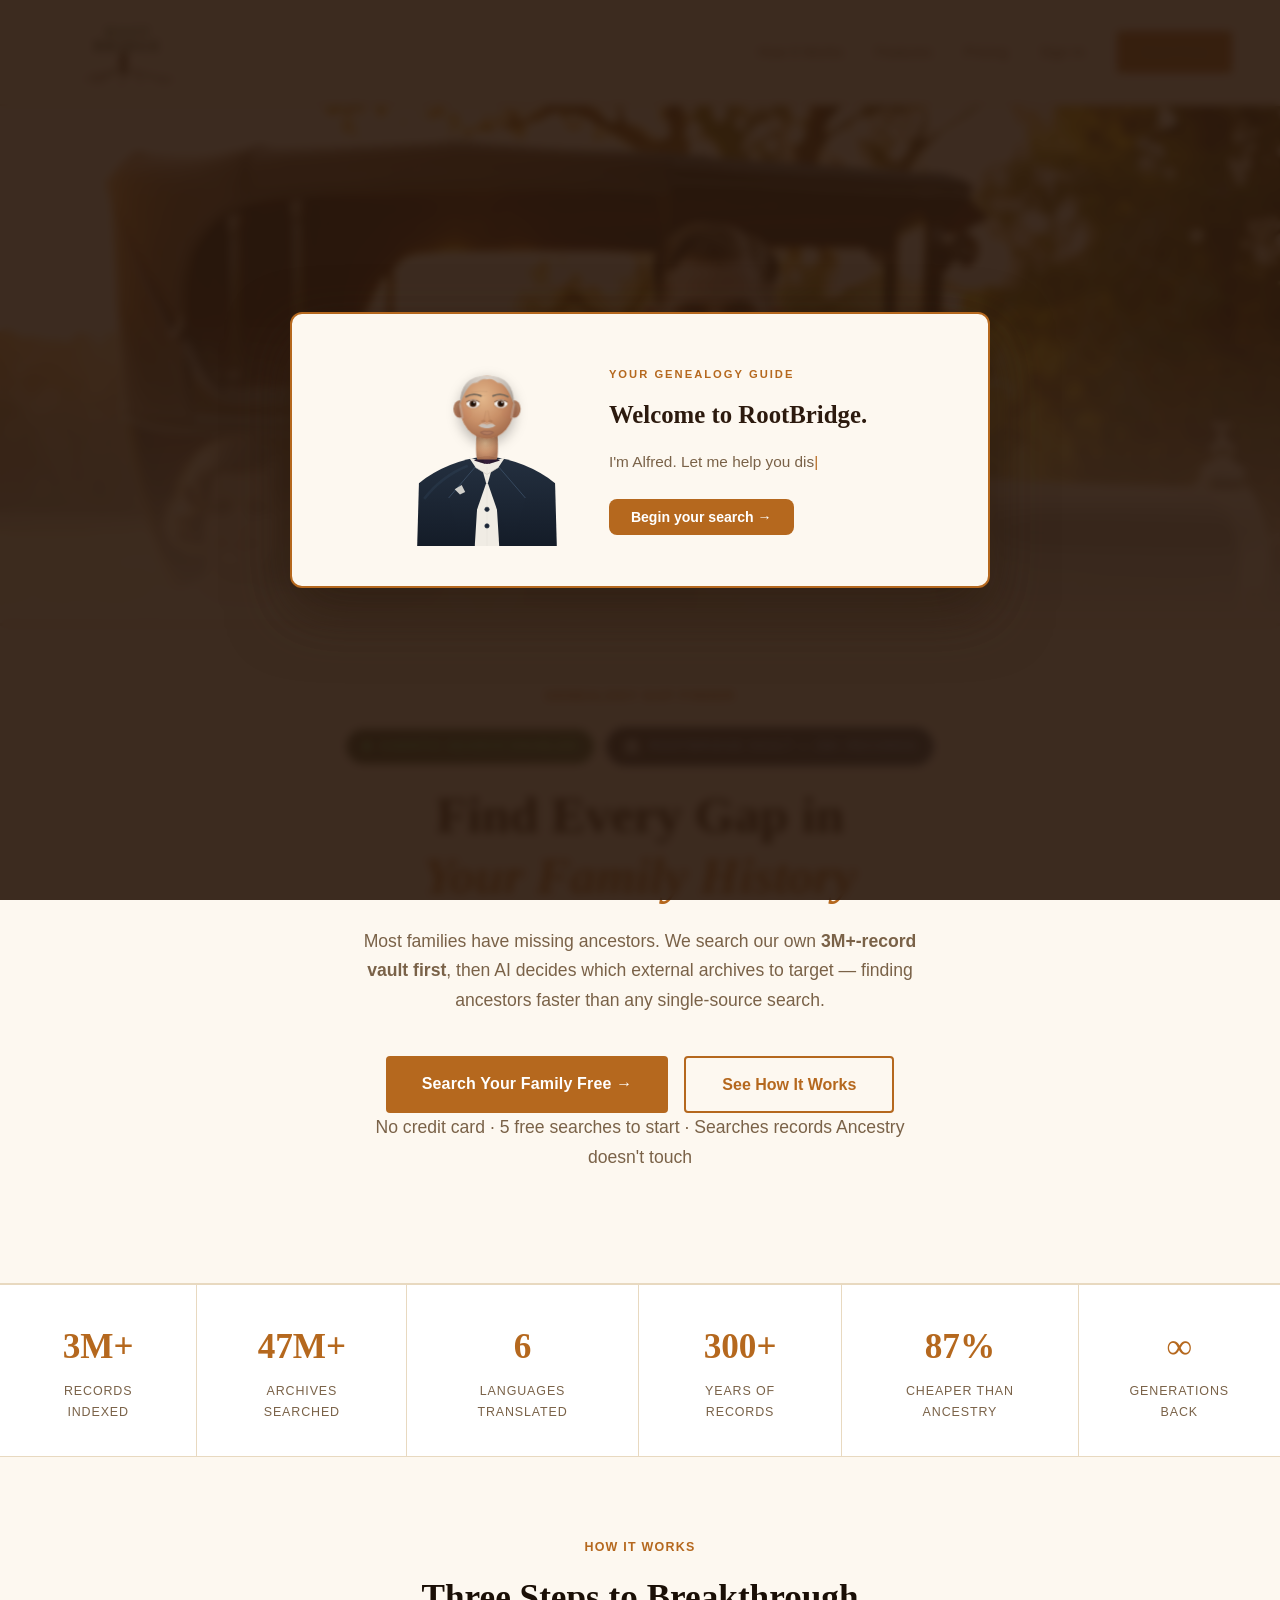
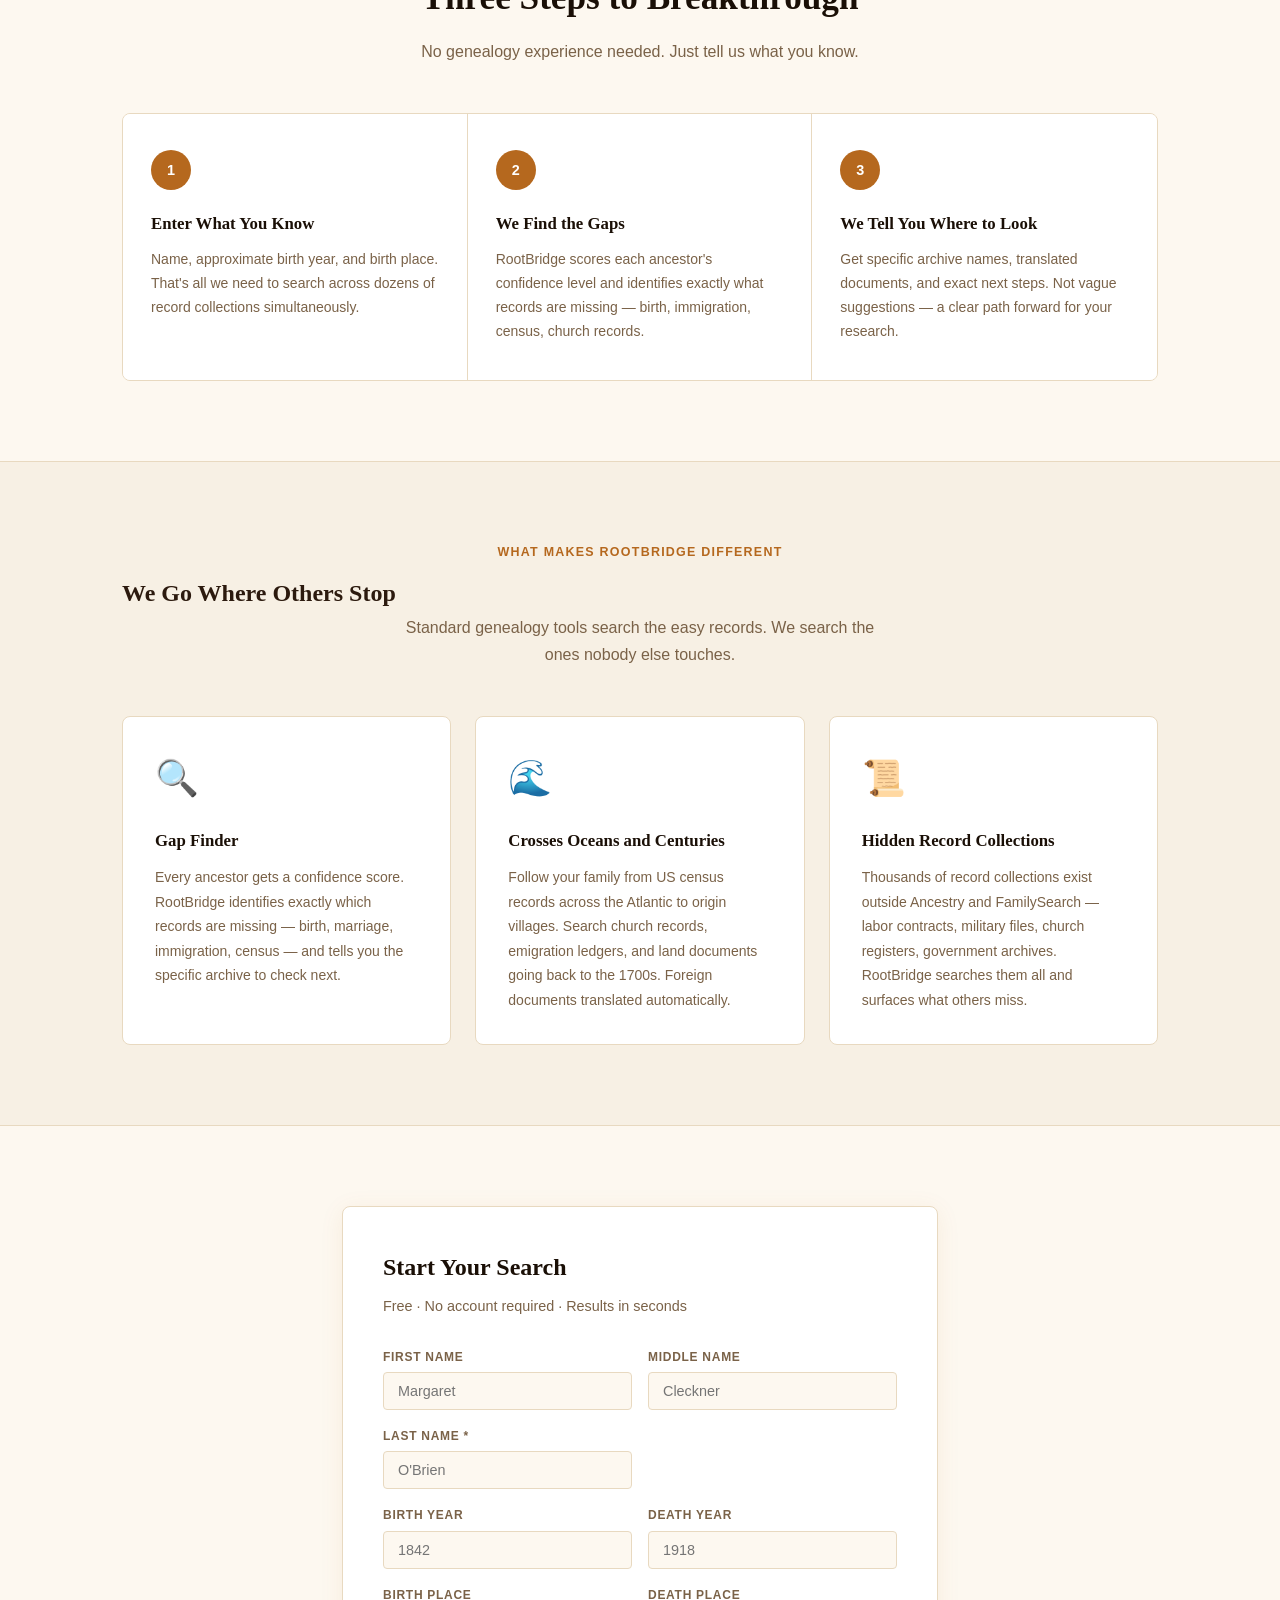
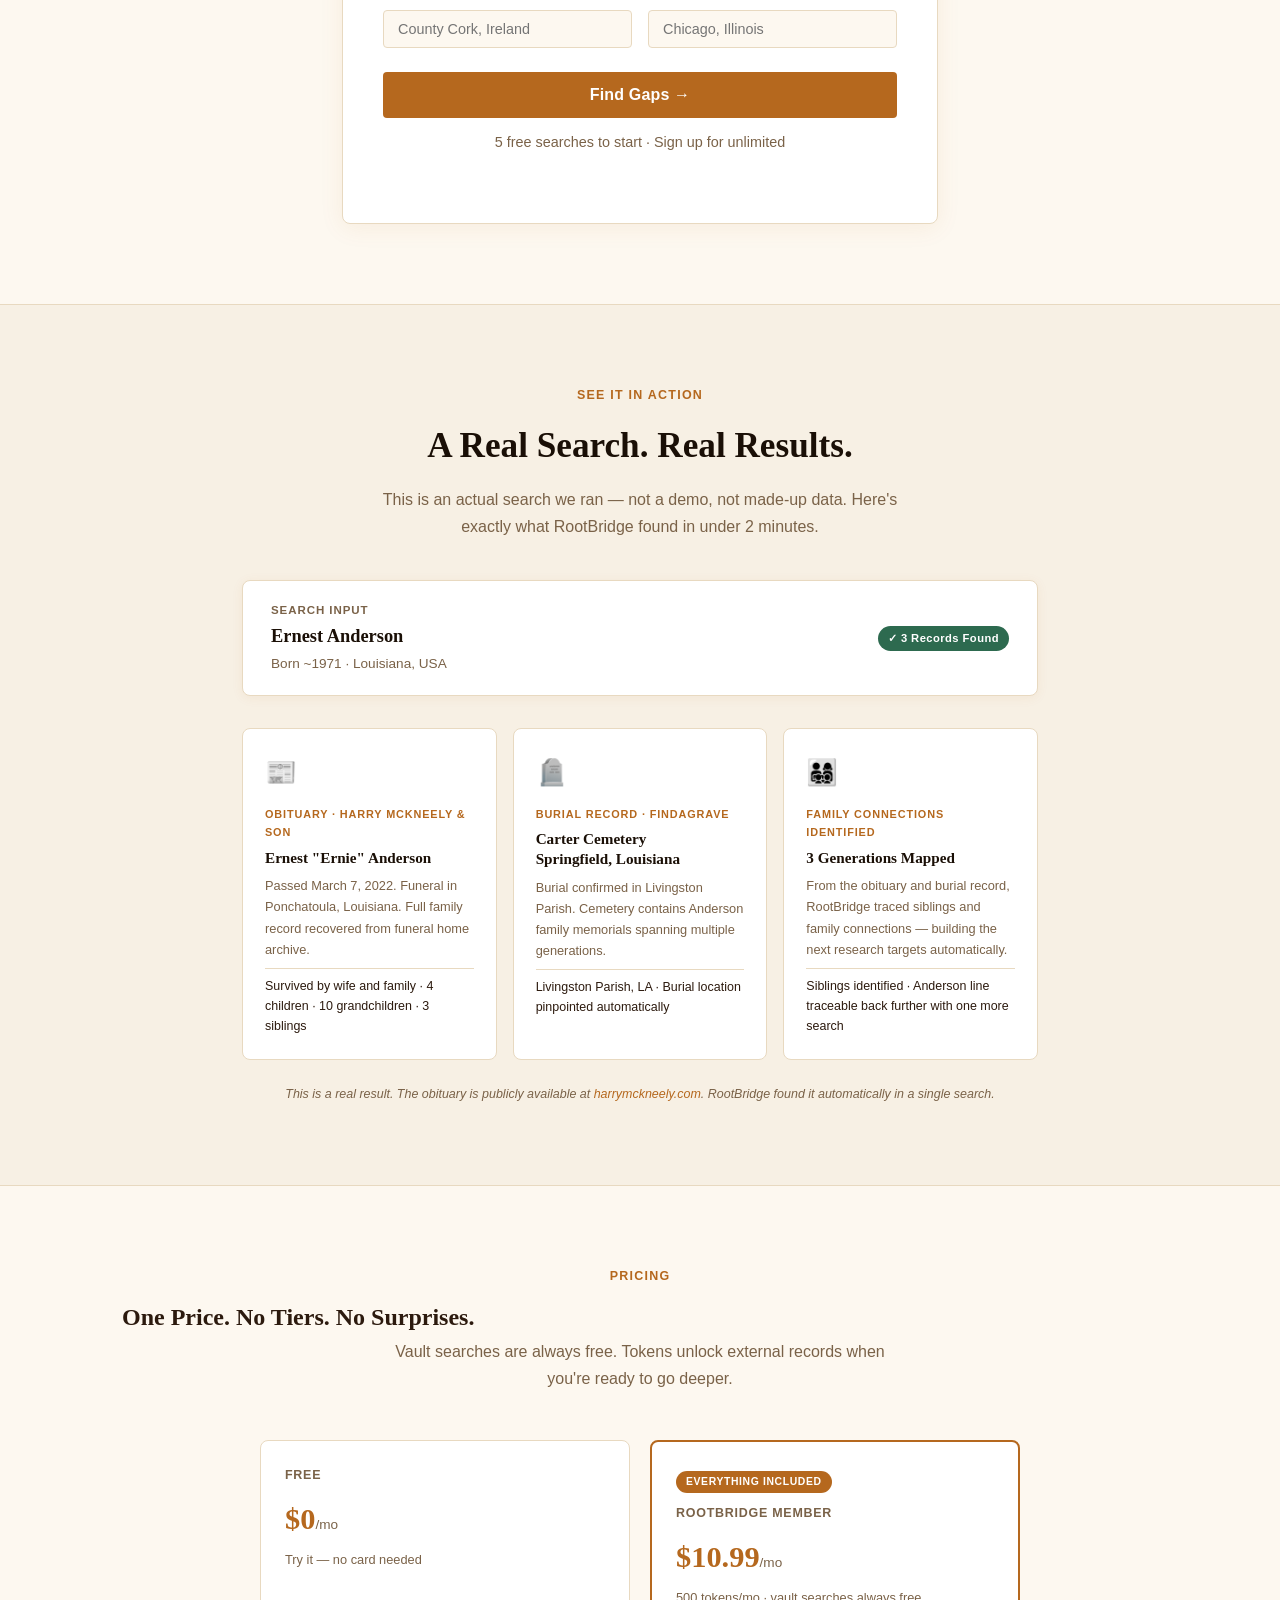
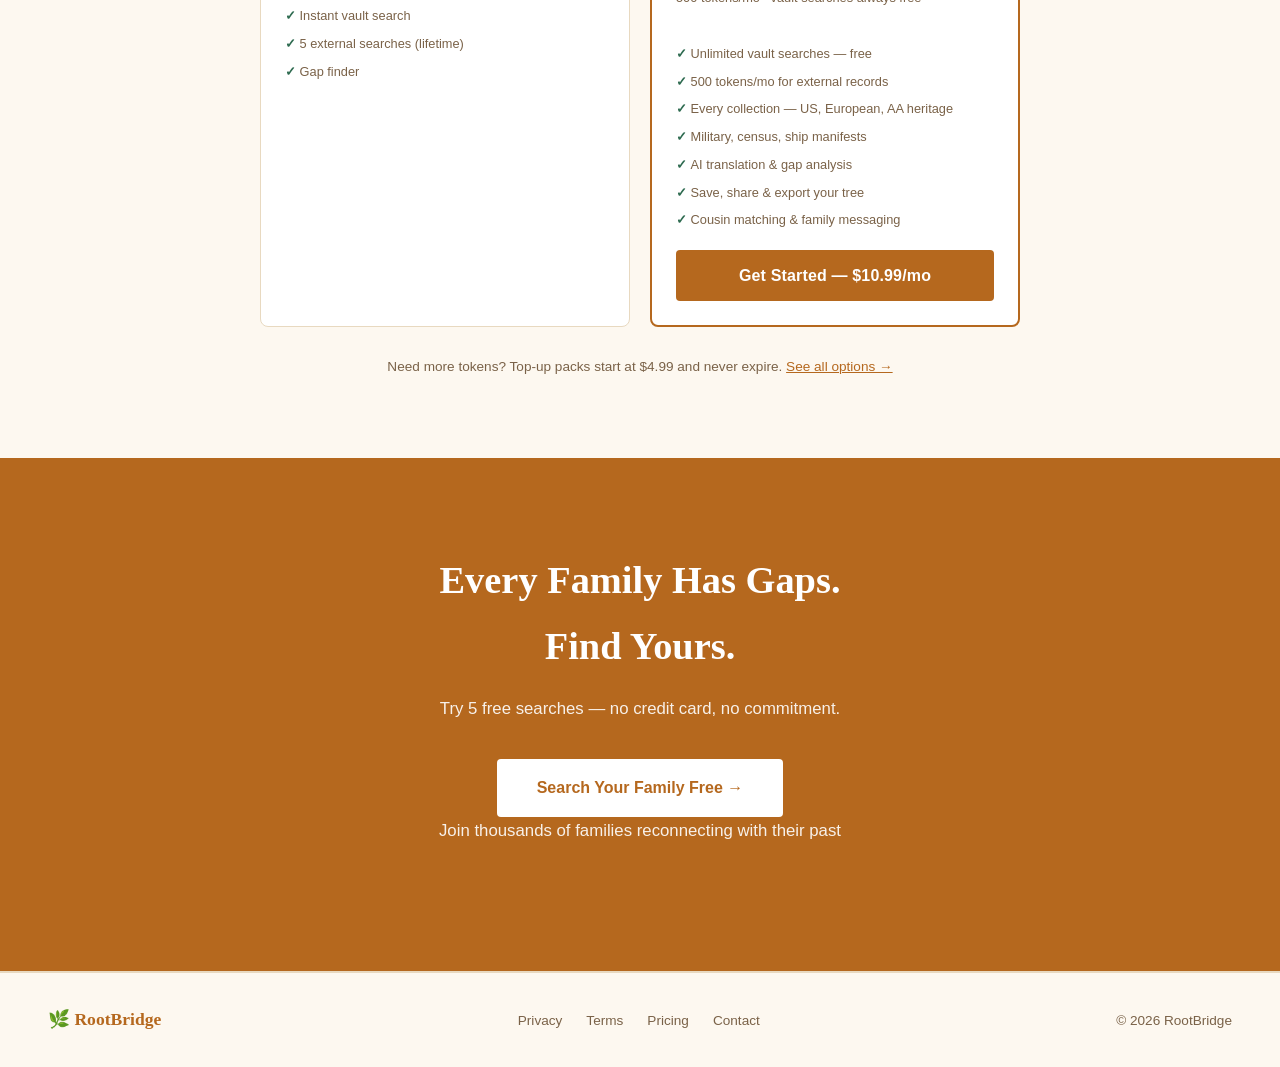
==== commit 9c4baafd: "fix: add Sign In nav link and auto-open register form from landing page CTA Landing page had no Sign" ====
--- a/static/index.html
+++ b/static/index.html
@@ -298,7 +298,8 @@
     <a href="#how">How It Works</a>
     <a href="#features">Features</a>
     <a href="/pricing">Pricing</a>
-    <a href="/app" class="btn-nav">Start Free</a>
+    <a href="/app" style="color:var(--muted);text-decoration:none;font-size:.9rem;font-family:'Segoe UI',sans-serif">Sign In</a>
+    <a href="/app?register=1" class="btn-nav">Start Free</a>
   </div>
 </nav>
 
